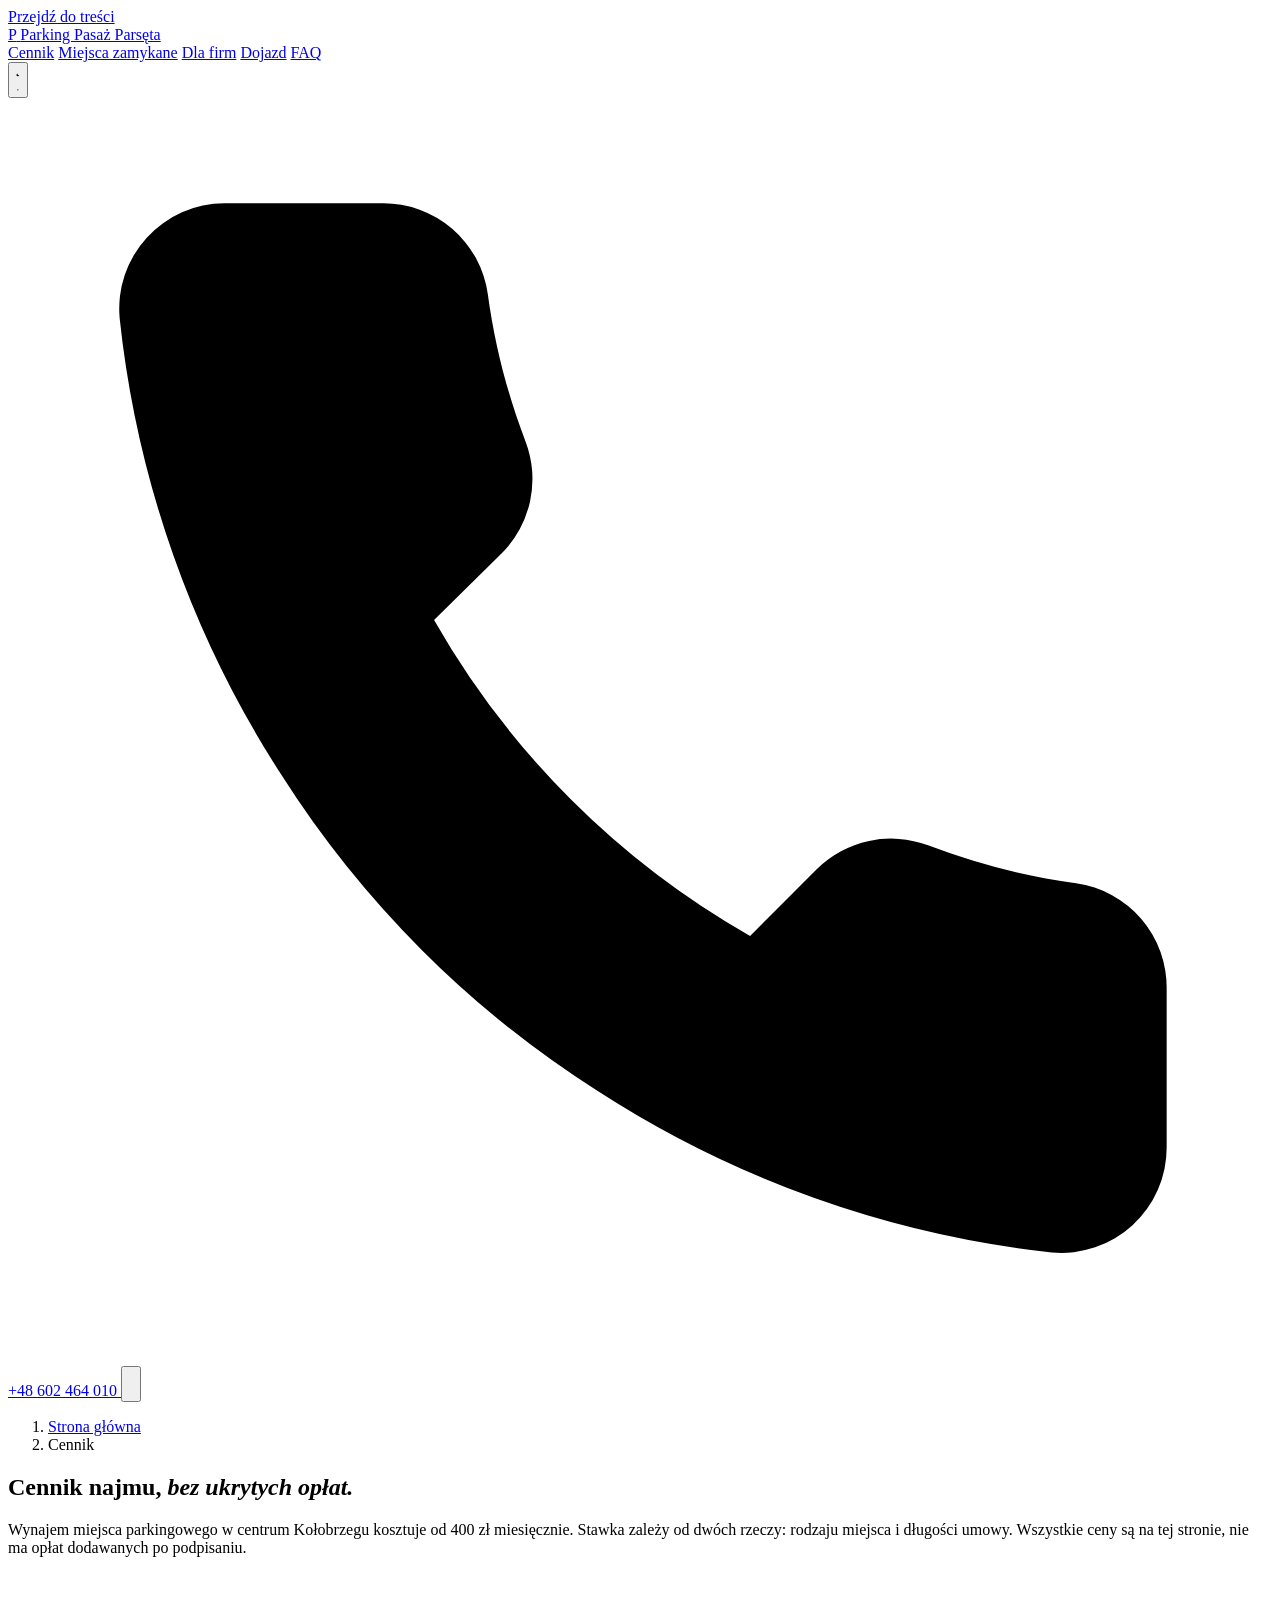
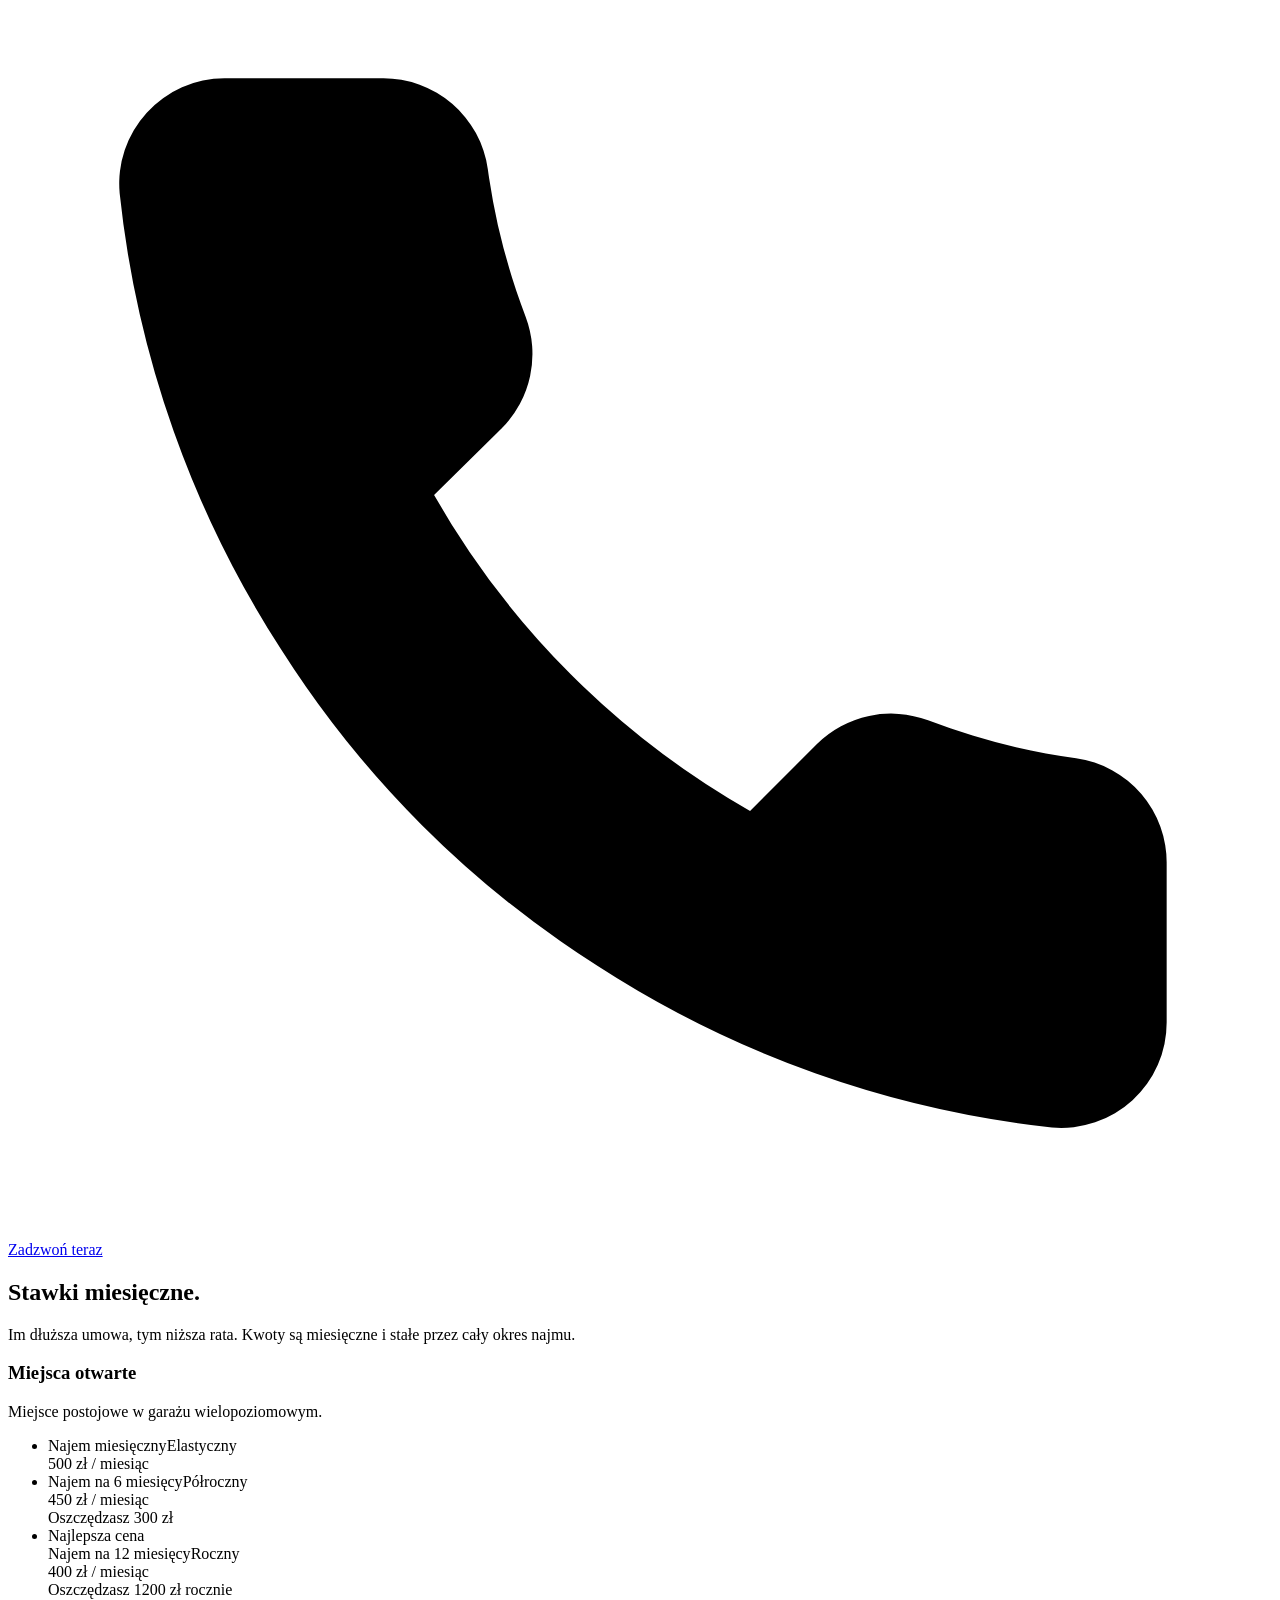
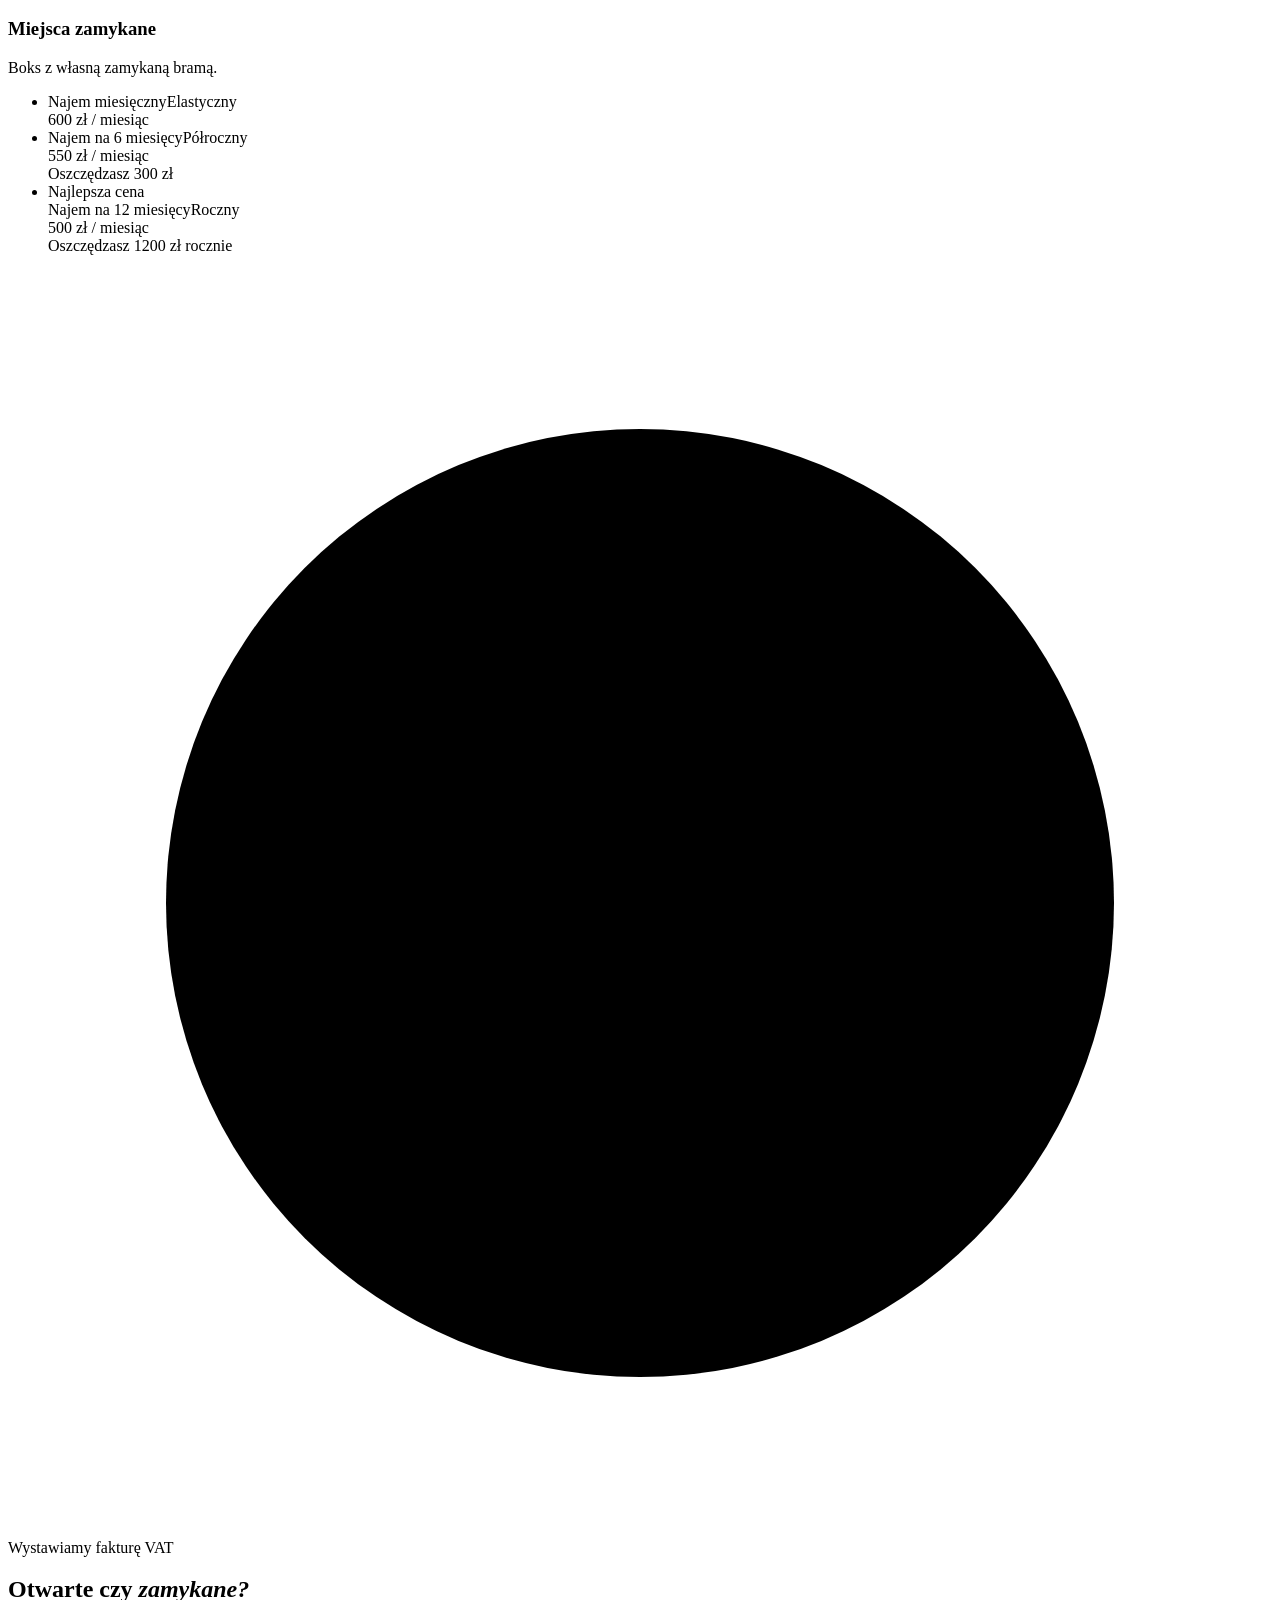
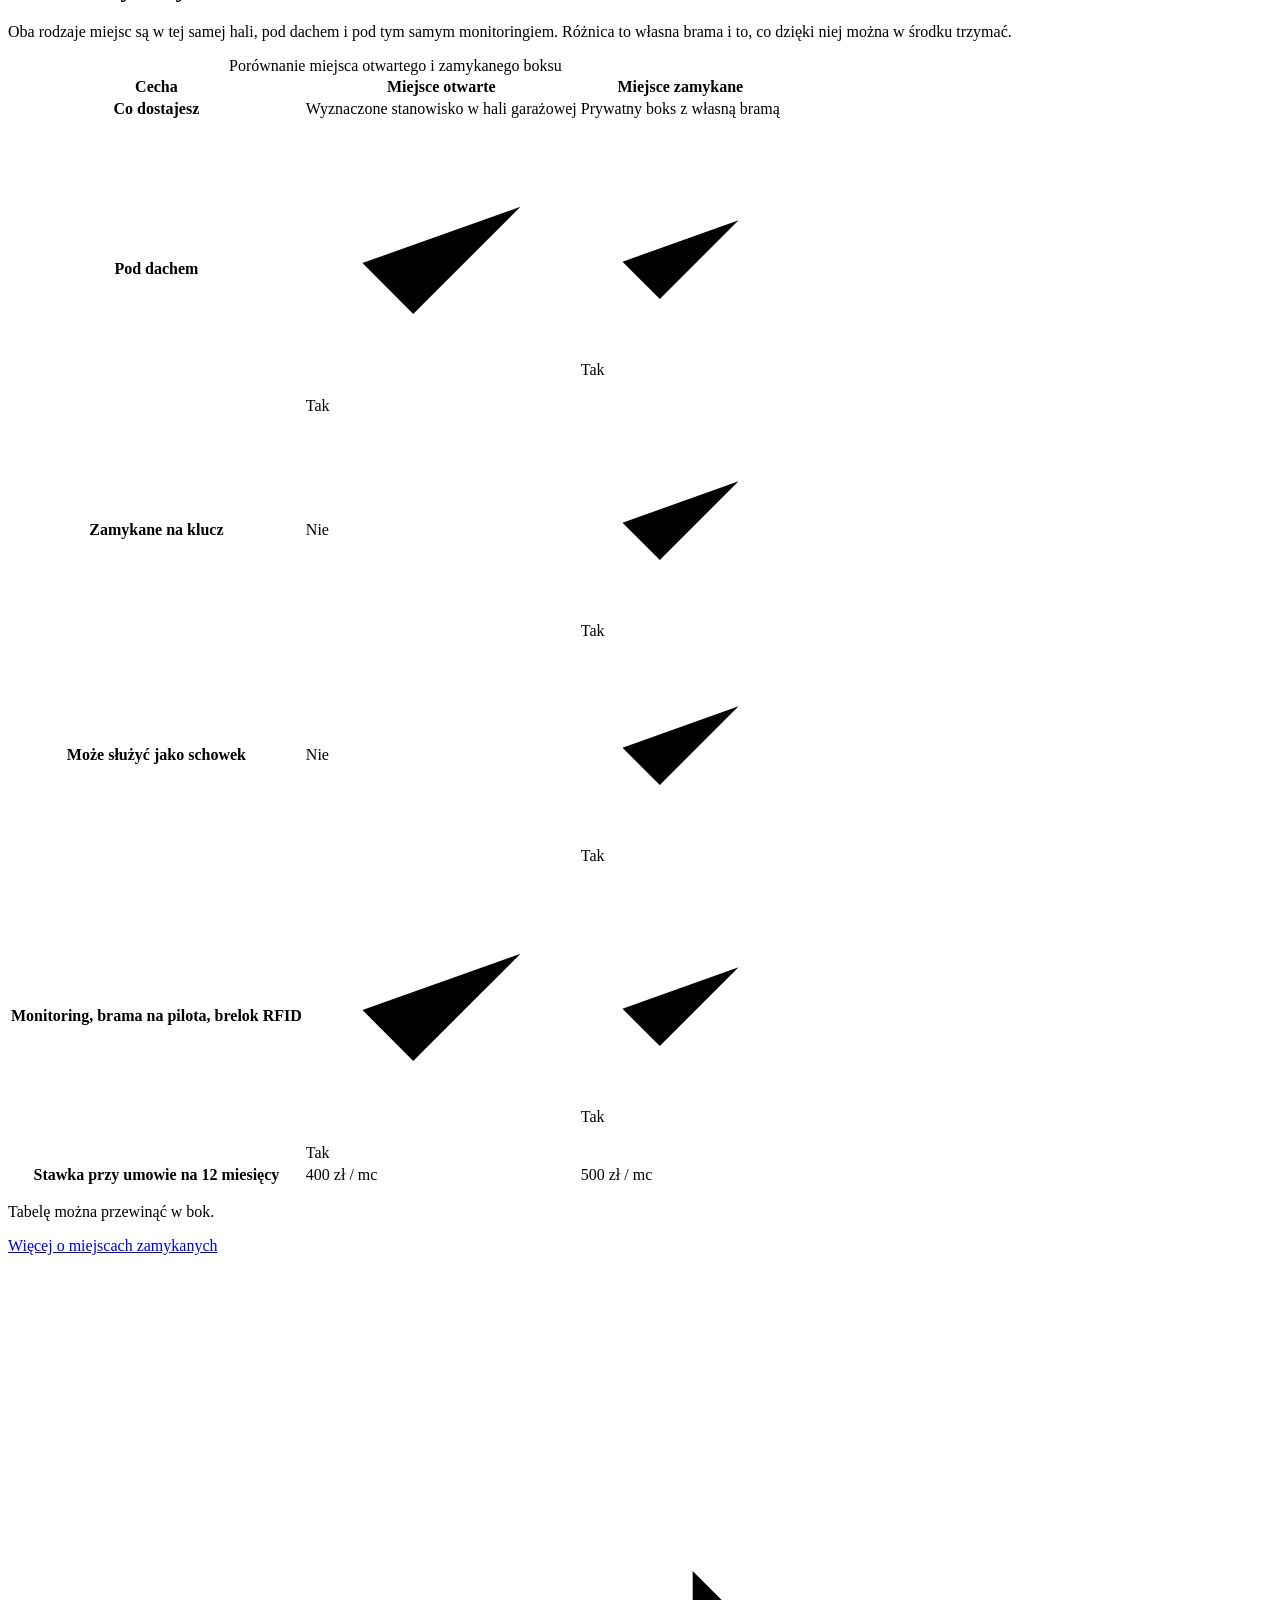
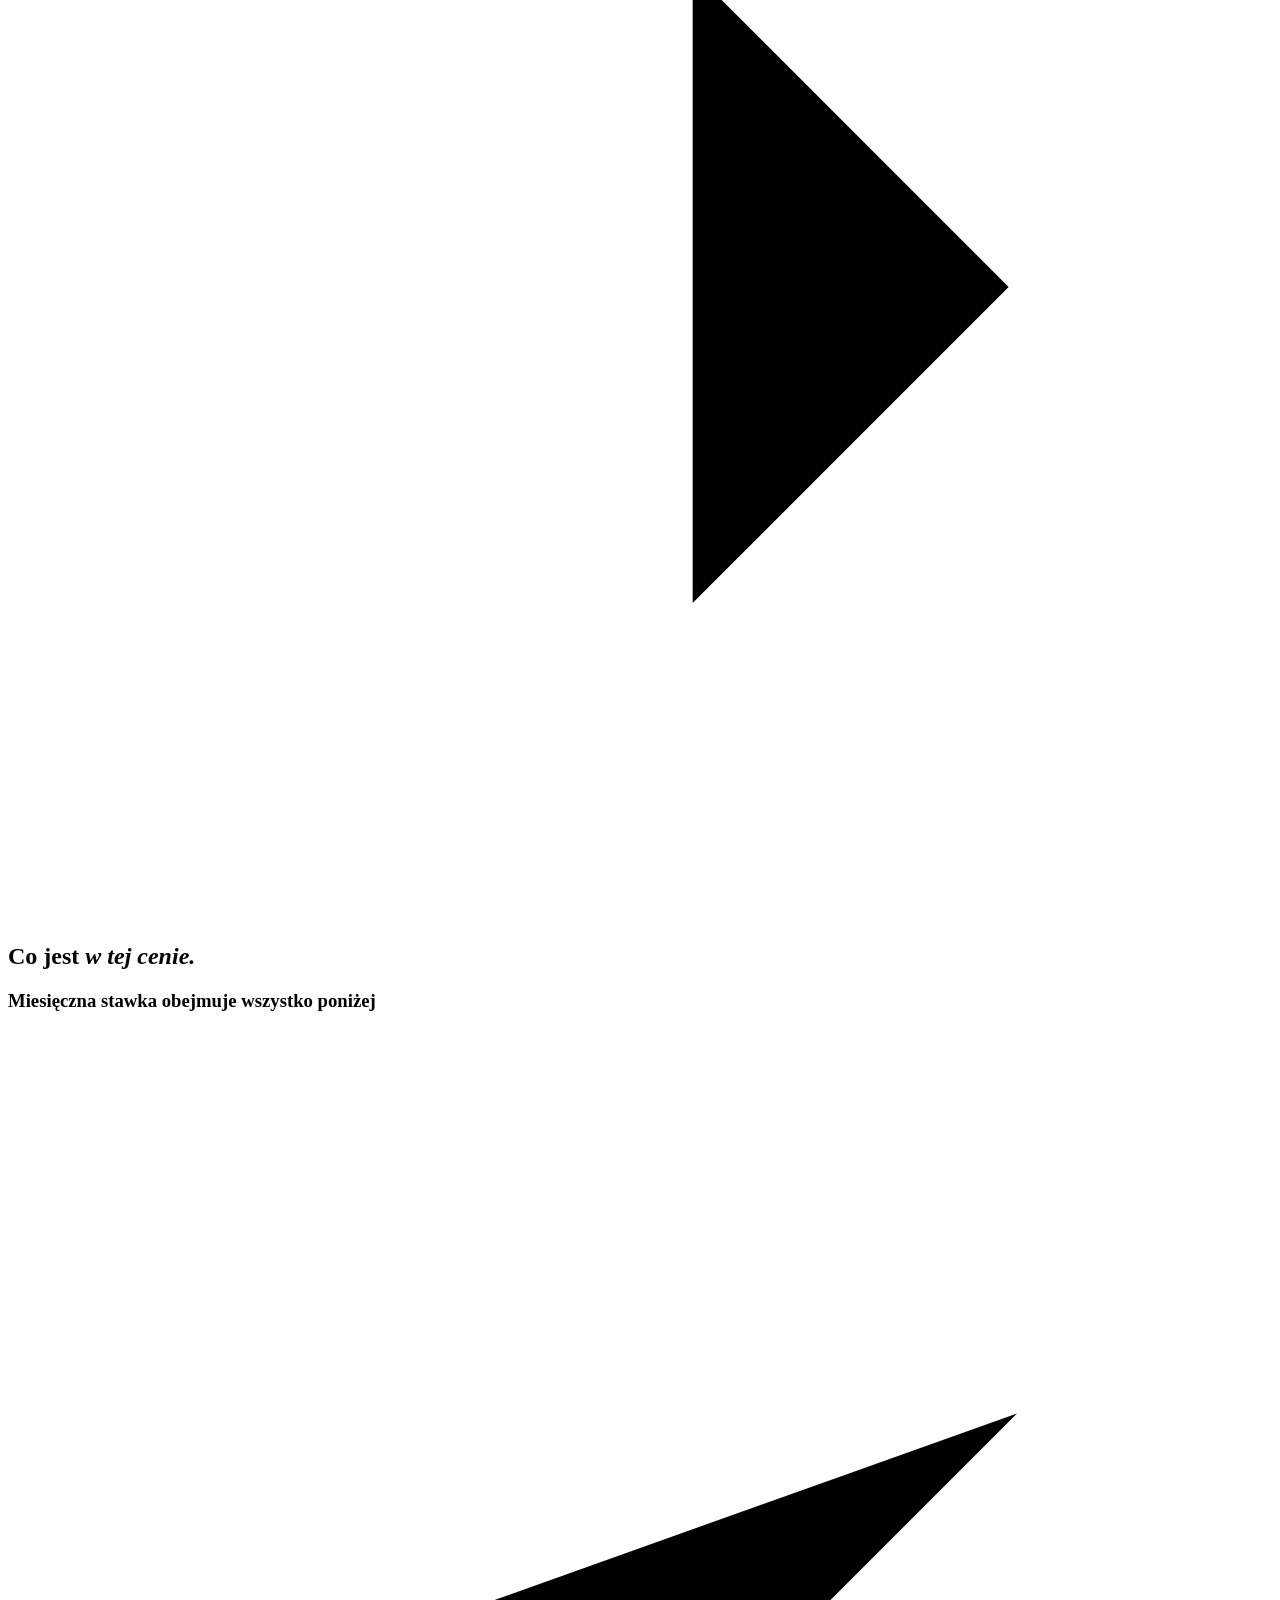
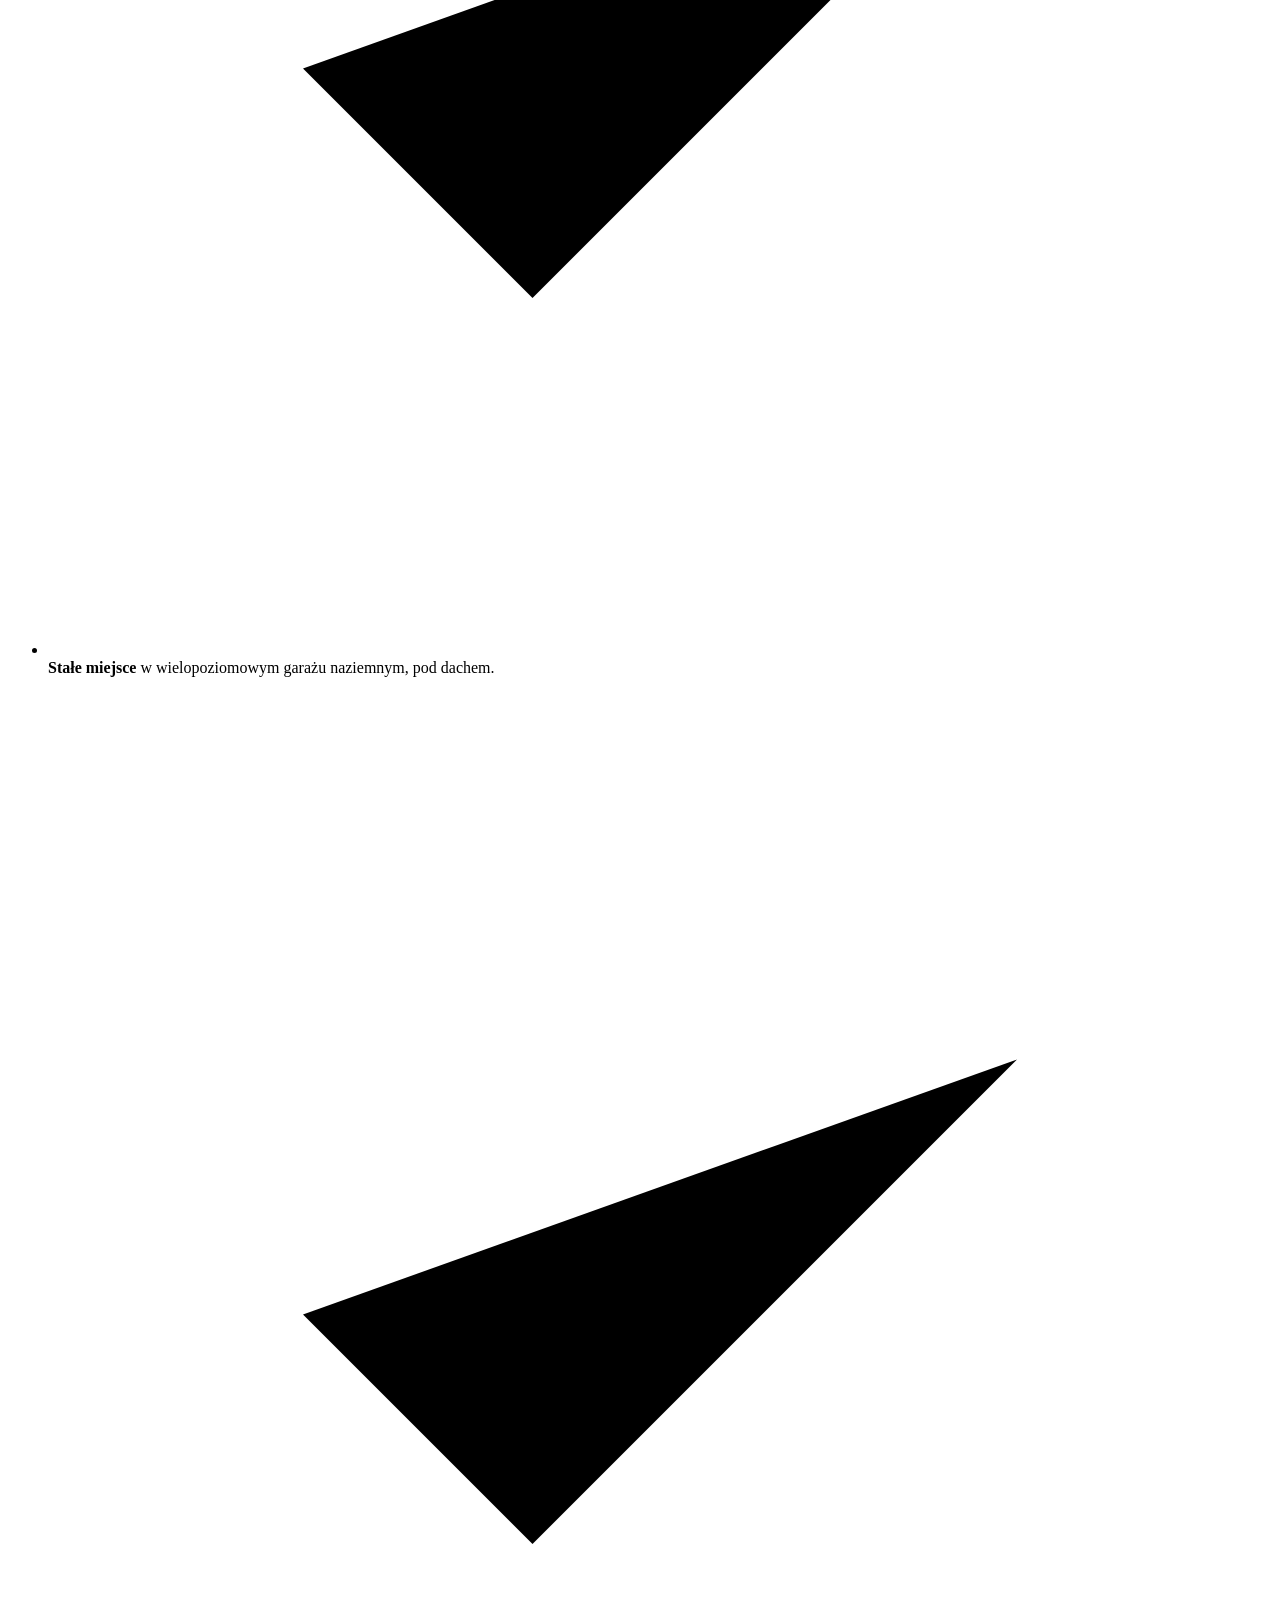
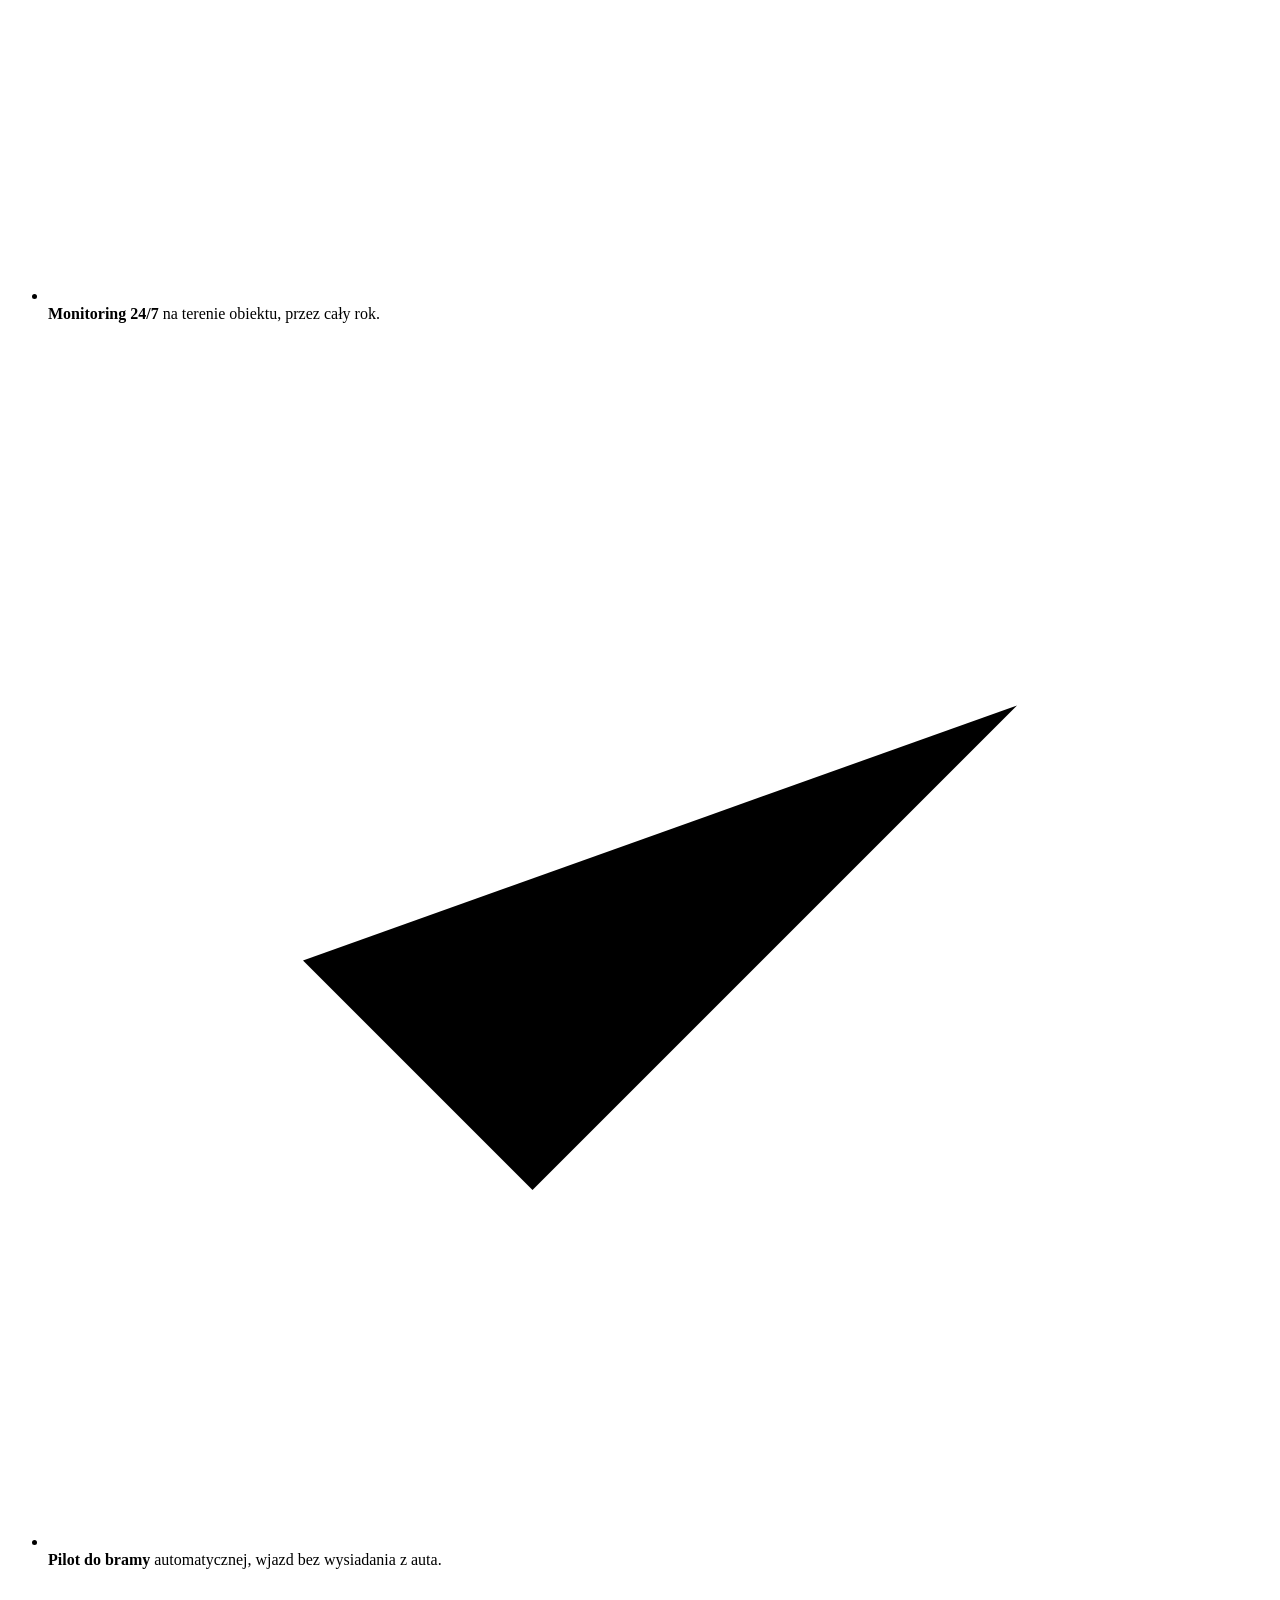
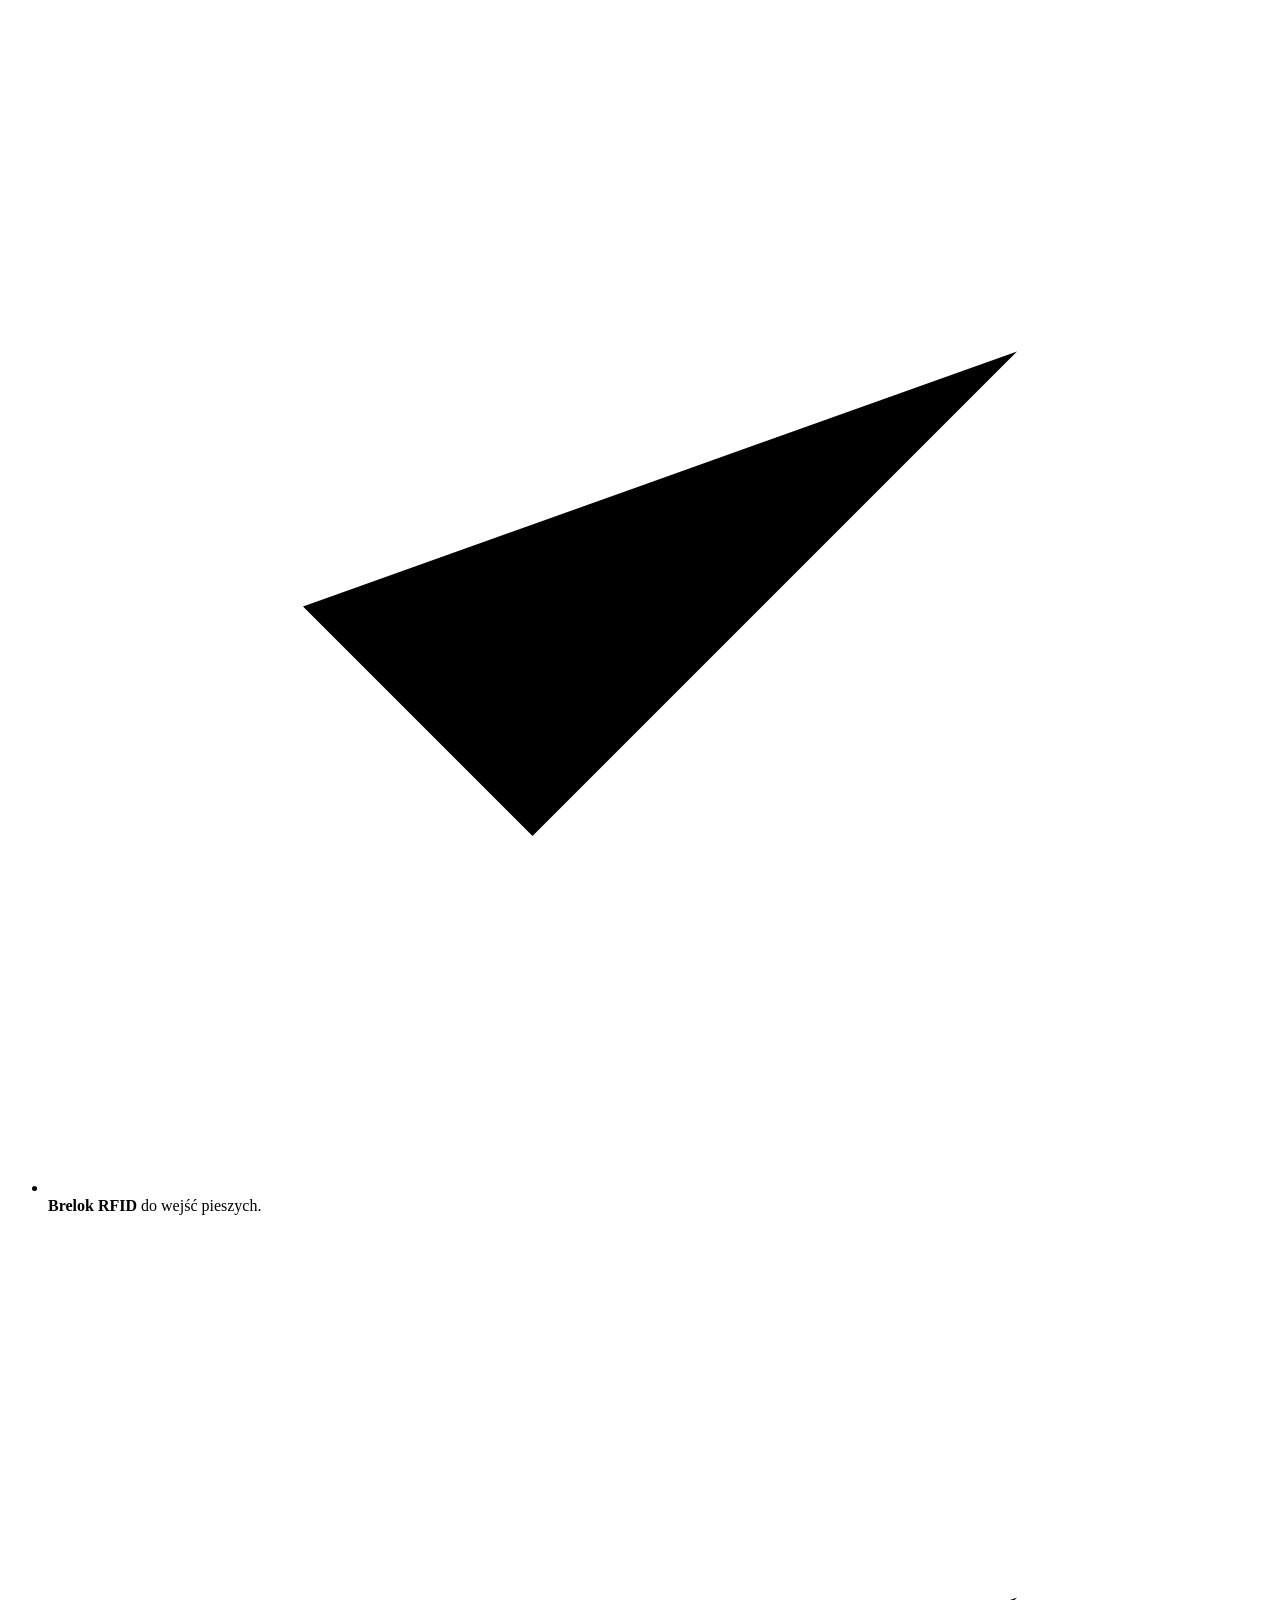
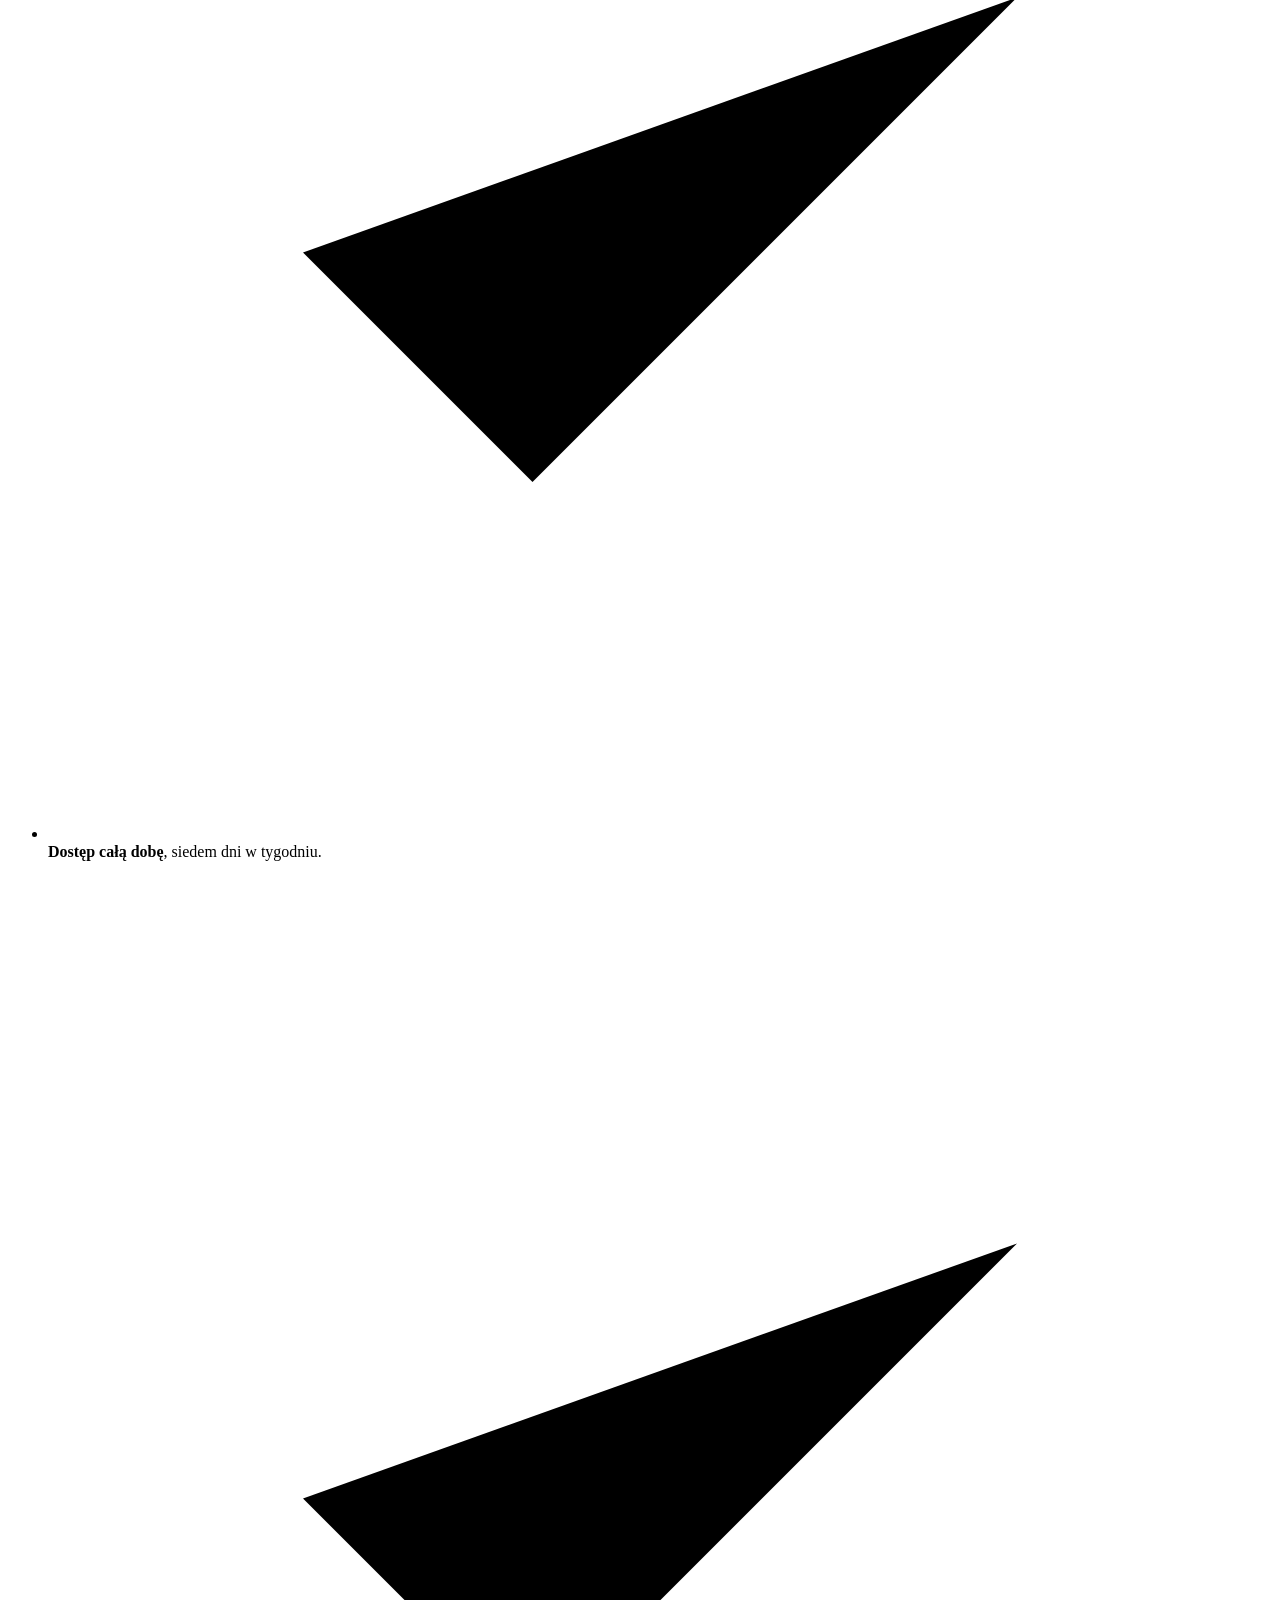
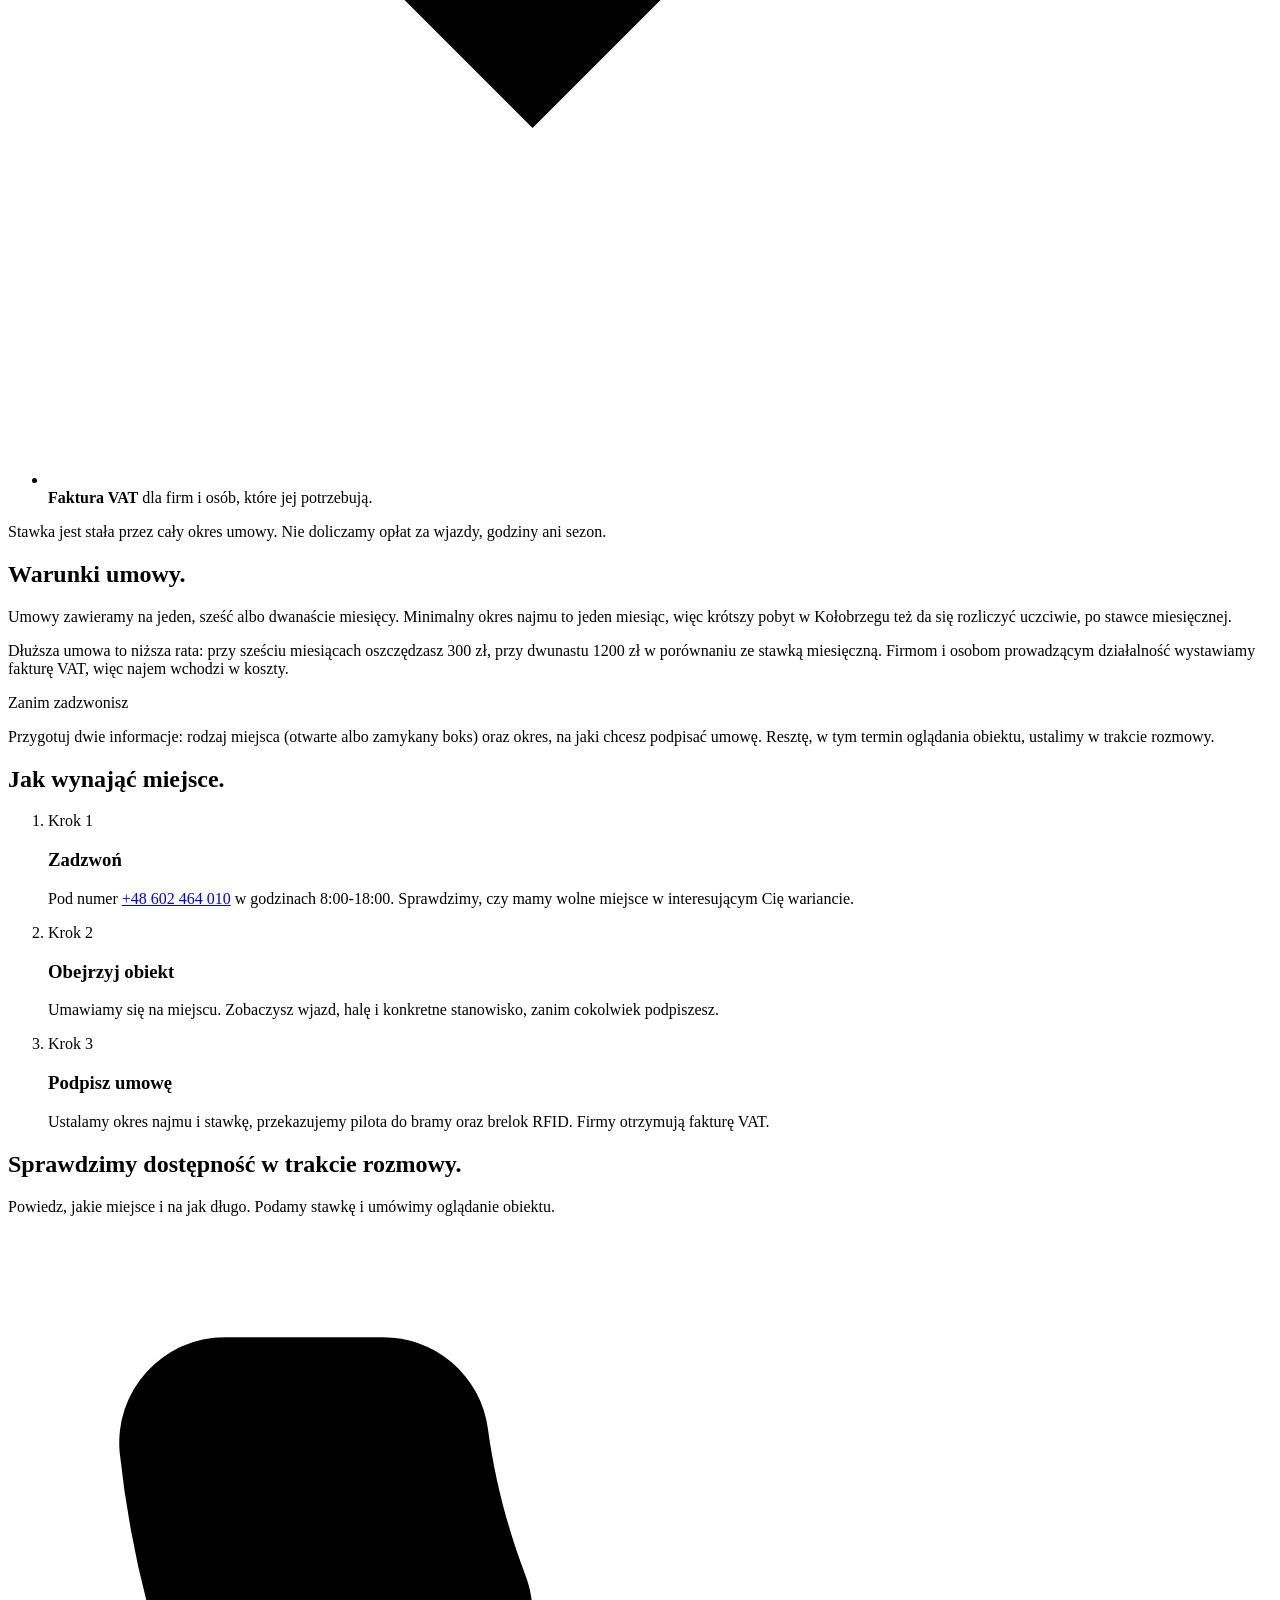
==== cennik.html @ 24fc9854 "Add files via upload" ====
<!DOCTYPE html>
<html lang="pl"><head>
<meta charset="UTF-8">
<meta name="viewport" content="width=device-width, initial-scale=1.0, viewport-fit=cover">
<meta name="color-scheme" content="light dark">
<meta name="theme-color" media="(prefers-color-scheme: light)" content="#f5f7f4">
<meta name="theme-color" media="(prefers-color-scheme: dark)" content="#191c20">

<title>Ile kosztuje parking w Kołobrzegu? Cennik wynajmu miejsc i garażu | Pasaż Parsęta</title>
<meta name="description" content="Cennik wynajmu miejsca parkingowego w Kołobrzegu: miejsca otwarte 500, 450 i 400 zł/mc, zamykane 600, 550 i 500 zł/mc. Umowa od 1 miesiąca, faktura VAT.">
<meta name="author" content="Parking Pasaż Parsęta">
<meta name="robots" content="index, follow">
<link rel="canonical" href="https://parkingwkolobrzegu.pl/cennik.html">

<link rel="icon" type="image/svg+xml" href="favicon2.svg">
<link rel="icon" type="image/png" sizes="32x32" href="favicon2-32.png">
<link rel="apple-touch-icon" href="apple-touch-icon2.png">

<meta property="og:type" content="website">
<meta property="og:locale" content="pl_PL">
<meta property="og:site_name" content="Parking Pasaż Parsęta">
<meta property="og:title" content="Cennik wynajmu miejsca parkingowego w Kołobrzegu">
<meta property="og:description" content="Miejsca otwarte od 400 zł/mc, zamykane od 500 zł/mc. Trzy okresy umowy, minimalny najem 1 miesiąc, faktura VAT.">
<meta property="og:url" content="https://parkingwkolobrzegu.pl/cennik.html">
<meta property="og:image" content="https://parkingwkolobrzegu.pl/zdjecia/parking-kolobrzeg-garaz-wielopoziomowy.jpg">
<meta property="og:image:alt" content="Parking Pasaż Parsęta w Kołobrzegu">
<meta name="twitter:card" content="summary_large_image">
<meta name="twitter:title" content="Cennik wynajmu miejsca parkingowego w Kołobrzegu">
<meta name="twitter:description" content="Miejsca otwarte od 400 zł/mc, zamykane od 500 zł/mc. Trzy okresy umowy, minimalny najem 1 miesiąc, faktura VAT.">
<meta name="twitter:image" content="https://parkingwkolobrzegu.pl/zdjecia/parking-kolobrzeg-garaz-wielopoziomowy.jpg">

<!-- Dane strukturalne: ścieżka, opis strony, dane firmy i stawki jako Offer.
     Google nie pobiera definicji @id z innego adresu, więc nazwa, adres i telefon muszą
     stać w znacznikach każdej podstrony. Ten sam @id mówi, że to wciąż jedna firma.
     Pełny opis (godziny, wyposażenie, NIP) zostaje na stronie głównej. -->
<script type="application/ld+json">
{
  "@context": "https://schema.org",
  "@graph": [
    {
      "@type": "BreadcrumbList",
      "itemListElement": [
        { "@type": "ListItem", "position": 1, "name": "Strona główna", "item": "https://parkingwkolobrzegu.pl/" },
        { "@type": "ListItem", "position": 2, "name": "Cennik", "item": "https://parkingwkolobrzegu.pl/cennik.html" }
      ]
    },
    {
      "@type": "WebPage",
      "@id": "https://parkingwkolobrzegu.pl/cennik.html#strona",
      "url": "https://parkingwkolobrzegu.pl/cennik.html",
      "name": "Cennik wynajmu miejsca parkingowego w Kołobrzegu",
      "inLanguage": "pl-PL",
      "isPartOf": { "@id": "https://parkingwkolobrzegu.pl/#witryna" },
      "about": { "@id": "https://parkingwkolobrzegu.pl/#organizacja" }
    },
    {
      "@type": ["ParkingFacility", "LocalBusiness"],
      "@id": "https://parkingwkolobrzegu.pl/#organizacja",
      "name": "Parking Pasaż Parsęta",
      "url": "https://parkingwkolobrzegu.pl/",
      "image": "https://parkingwkolobrzegu.pl/zdjecia/parking-kolobrzeg-garaz-wielopoziomowy.jpg",
      "telephone": "+48602464010",
      "priceRange": "400-600 PLN",
      "address": {
        "@type": "PostalAddress",
        "streetAddress": "ul. ppor. Edmunda Łopuskiego 27",
        "addressLocality": "Kołobrzeg",
        "postalCode": "78-100",
        "addressRegion": "zachodniopomorskie",
        "addressCountry": "PL"
      },
      "geo": {
        "@type": "GeoCoordinates",
        "latitude": 54.1766093,
        "longitude": 15.5712616
      },
      "areaServed": { "@type": "City", "name": "Kołobrzeg" },
      "makesOffer": [
        {
          "@type": "Offer",
          "name": "Miejsce parkingowe otwarte, umowa na 1 miesiąc",
          "price": "500",
          "priceCurrency": "PLN",
          "eligibleDuration": { "@type": "QuantitativeValue", "value": 1, "unitCode": "MON" },
          "priceSpecification": { "@type": "UnitPriceSpecification", "price": "500", "priceCurrency": "PLN", "unitCode": "MON", "unitText": "miesiąc" },
          "itemOffered": { "@type": "Service", "name": "Wynajem otwartego miejsca parkingowego w garażu naziemnym" }
        },
        {
          "@type": "Offer",
          "name": "Miejsce parkingowe otwarte, umowa na 6 miesięcy",
          "price": "450",
          "priceCurrency": "PLN",
          "eligibleDuration": { "@type": "QuantitativeValue", "value": 6, "unitCode": "MON" },
          "priceSpecification": { "@type": "UnitPriceSpecification", "price": "450", "priceCurrency": "PLN", "unitCode": "MON", "unitText": "miesiąc" },
          "itemOffered": { "@type": "Service", "name": "Wynajem otwartego miejsca parkingowego w garażu naziemnym" }
        },
        {
          "@type": "Offer",
          "name": "Miejsce parkingowe otwarte, umowa na 12 miesięcy",
          "price": "400",
          "priceCurrency": "PLN",
          "eligibleDuration": { "@type": "QuantitativeValue", "value": 12, "unitCode": "MON" },
          "priceSpecification": { "@type": "UnitPriceSpecification", "price": "400", "priceCurrency": "PLN", "unitCode": "MON", "unitText": "miesiąc" },
          "itemOffered": { "@type": "Service", "name": "Wynajem otwartego miejsca parkingowego w garażu naziemnym" }
        },
        {
          "@type": "Offer",
          "name": "Miejsce parkingowe zamykane, umowa na 1 miesiąc",
          "price": "600",
          "priceCurrency": "PLN",
          "eligibleDuration": { "@type": "QuantitativeValue", "value": 1, "unitCode": "MON" },
          "priceSpecification": { "@type": "UnitPriceSpecification", "price": "600", "priceCurrency": "PLN", "unitCode": "MON", "unitText": "miesiąc" },
          "itemOffered": { "@type": "Service", "name": "Wynajem zamykanego boksu garażowego" }
        },
        {
          "@type": "Offer",
          "name": "Miejsce parkingowe zamykane, umowa na 6 miesięcy",
          "price": "550",
          "priceCurrency": "PLN",
          "eligibleDuration": { "@type": "QuantitativeValue", "value": 6, "unitCode": "MON" },
          "priceSpecification": { "@type": "UnitPriceSpecification", "price": "550", "priceCurrency": "PLN", "unitCode": "MON", "unitText": "miesiąc" },
          "itemOffered": { "@type": "Service", "name": "Wynajem zamykanego boksu garażowego" }
        },
        {
          "@type": "Offer",
          "name": "Miejsce parkingowe zamykane, umowa na 12 miesięcy",
          "price": "500",
          "priceCurrency": "PLN",
          "eligibleDuration": { "@type": "QuantitativeValue", "value": 12, "unitCode": "MON" },
          "priceSpecification": { "@type": "UnitPriceSpecification", "price": "500", "priceCurrency": "PLN", "unitCode": "MON", "unitText": "miesiąc" },
          "itemOffered": { "@type": "Service", "name": "Wynajem zamykanego boksu garażowego" }
        }
      ]
    }
  ]
}
</script>

<link rel="preload" as="font" type="font/woff2" href="fonts/archivo-latin.woff2" crossorigin>
<link rel="preload" as="font" type="font/woff2" href="fonts/archivo-latin-ext.woff2" crossorigin>
<link rel="stylesheet" href="styles.css">
<script>
  (function(){var h=document.documentElement;try{var t=localStorage.getItem('motyw');if(t==='dark'||t==='light')h.setAttribute('data-theme',t);}catch(e){}h.classList.add('js');setTimeout(function(){if(!window.__pkGotowe)h.classList.remove('js');},2500);})();
</script>
<script src="app.js" defer></script>
</head>
<body>

<a class="skip-link" href="#tresc">Przejdź do treści</a>

<header class="topbar">
  <div class="container topbar-inner">
    <a href="index.html" class="brand">
      <span class="brand-mark" aria-hidden="true">P</span>
      <span class="brand-name">Parking Pasaż Parsęta</span>
    </a>
    <nav class="mainnav" aria-label="Nawigacja główna">
      <a href="cennik.html" aria-current="page">Cennik</a>
      <a href="miejsca-zamykane.html">Miejsca zamykane</a>
      <a href="dla-firm.html">Dla firm</a>
      <a href="dojazd.html">Dojazd</a>
      <a href="faq.html">FAQ</a>
    </nav>
    <div class="topbar-actions">
      <button type="button" class="theme-toggle" data-theme-toggle aria-label="Włącz tryb ciemny" aria-pressed="false" title="Zmień motyw">
        <svg class="icon-moon" viewBox="0 0 24 24" aria-hidden="true"><path d="M21 12.79A9 9 0 1 1 11.21 3 7 7 0 0 0 21 12.79z"></path></svg>
        <svg class="icon-sun" viewBox="0 0 24 24" aria-hidden="true"><circle cx="12" cy="12" r="4.2"></circle><path d="M12 2v2.4M12 19.6V22M4.22 4.22l1.7 1.7M18.08 18.08l1.7 1.7M2 12h2.4M19.6 12H22M4.22 19.78l1.7-1.7M18.08 5.92l1.7-1.7"></path></svg>
      </button>
      <a href="tel:+48602464010" class="topbar-tel" aria-label="Zadzwoń: +48 602 464 010">
        <svg viewBox="0 0 24 24" aria-hidden="true"><path d="M22 16.92v3a2 2 0 01-2.18 2 19.79 19.79 0 01-8.63-3.07 19.5 19.5 0 01-6-6 19.79 19.79 0 01-3.07-8.67A2 2 0 014.11 2h3a2 2 0 012 1.72c.13.96.37 1.9.72 2.81a2 2 0 01-.45 2.11L8.09 9.91a16 16 0 006 6l1.27-1.27a2 2 0 012.11-.45c.91.35 1.85.59 2.81.72A2 2 0 0122 16.92z"></path></svg>
        <span class="tel-num">+48&nbsp;602&nbsp;464&nbsp;010</span>
      </a>
      <button type="button" class="navtoggle" popovertarget="menu-witryny" aria-label="Menu witryny" title="Menu witryny">
        <svg class="icon-burger" viewBox="0 0 24 24" aria-hidden="true"><path d="M4 7h16M4 12h16M4 17h16"></path></svg>
        <svg class="icon-close" viewBox="0 0 24 24" aria-hidden="true"><path d="M6 6l12 12M18 6L6 18"></path></svg>
      </button>
    </div>
  </div>
</header>

<!-- ================================================================
     ARKUSZ MENU (≤900px)

     Natywny popover: warstwa górna, Esc, zamknięcie kliknięciem obok
     i powrót fokusu na przycisk pochodzą od przeglądarki, nie od JS.
     Bez wsparcia popovera reguła @supports w styles.css chowa ten blok,
     a nawigację przejmują chipy w listwie.
     ================================================================ -->
<div class="navsheet" id="menu-witryny" popover>
  <nav class="navsheet-nav" aria-label="Nawigacja witryny">
    <a href="index.html">Strona główna</a>
    <a href="cennik.html" aria-current="page">Cennik</a>
    <a href="miejsca-zamykane.html">Miejsca zamykane</a>
    <a href="dla-firm.html">Dla firm</a>
    <a href="dojazd.html">Dojazd</a>
    <a href="faq.html">Pytania i odpowiedzi</a>
  </nav>
  <div class="navsheet-foot">
    <a class="navsheet-tel" href="tel:+48602464010" aria-label="Zadzwoń: +48 602 464 010">
      <svg viewBox="0 0 24 24" aria-hidden="true"><path d="M22 16.92v3a2 2 0 01-2.18 2 19.79 19.79 0 01-8.63-3.07 19.5 19.5 0 01-6-6 19.79 19.79 0 01-3.07-8.67A2 2 0 014.11 2h3a2 2 0 012 1.72c.13.96.37 1.9.72 2.81a2 2 0 01-.45 2.11L8.09 9.91a16 16 0 006 6l1.27-1.27a2 2 0 012.11-.45c.91.35 1.85.59 2.81.72A2 2 0 0122 16.92z"></path></svg>
      +48&nbsp;602&nbsp;464&nbsp;010
    </a>
    <p class="navsheet-godziny">Telefon 8:00-18:00. Obiekt dostępny 24/7.</p>
    <div class="navsheet-theme">
      <span>Motyw</span>
      <button type="button" class="theme-toggle" data-theme-toggle aria-label="Włącz tryb ciemny" aria-pressed="false" title="Zmień motyw">
        <svg class="icon-moon" viewBox="0 0 24 24" aria-hidden="true"><path d="M21 12.79A9 9 0 1 1 11.21 3 7 7 0 0 0 21 12.79z"></path></svg>
        <svg class="icon-sun" viewBox="0 0 24 24" aria-hidden="true"><circle cx="12" cy="12" r="4.2"></circle><path d="M12 2v2.4M12 19.6V22M4.22 4.22l1.7 1.7M18.08 18.08l1.7 1.7M2 12h2.4M19.6 12H22M4.22 19.78l1.7-1.7M18.08 5.92l1.7-1.7"></path></svg>
      </button>
    </div>
  </div>
</div>
<!-- /navsheet -->

<main id="tresc" tabindex="-1">

<section class="page-head">
  <div class="container">
    <nav class="breadcrumbs" aria-label="Ścieżka nawigacyjna">
      <ol>
        <li><a href="index.html">Strona główna</a></li>
        <li aria-current="page">Cennik</li>
      </ol>
    </nav>
    <h1 class="page-title">Cennik najmu, <em>bez ukrytych opłat.</em></h1>
    <p class="page-lead">
      Wynajem miejsca parkingowego w centrum Kołobrzegu kosztuje od 400 zł miesięcznie.
      Stawka zależy od dwóch rzeczy: rodzaju miejsca i długości umowy. Wszystkie ceny
      są na tej stronie, nie ma opłat dodawanych po podpisaniu.
    </p>
    <div class="btn-row">
      <a href="tel:+48602464010" class="btn btn-primary">
        <svg viewBox="0 0 24 24" aria-hidden="true"><path d="M22 16.92v3a2 2 0 01-2.18 2 19.79 19.79 0 01-8.63-3.07 19.5 19.5 0 01-6-6 19.79 19.79 0 01-3.07-8.67A2 2 0 014.11 2h3a2 2 0 012 1.72c.13.96.37 1.9.72 2.81a2 2 0 01-.45 2.11L8.09 9.91a16 16 0 006 6l1.27-1.27a2 2 0 012.11-.45c.91.35 1.85.59 2.81.72A2 2 0 0122 16.92z"></path></svg>
        Zadzwoń teraz
      </a>
    </div>
  </div>
</section>

<!-- ================================================================
     STAWKI -dwie tablice cenowe, wszystko widoczne od razu
     ================================================================ -->
<section id="stawki" class="pricing" aria-labelledby="stawki-title">
  <div class="container">
    <h2 class="section-title" id="stawki-title">Stawki miesięczne.</h2>
    <p class="section-lead">Im dłuższa umowa, tym niższa rata. Kwoty są miesięczne i stałe przez cały okres najmu.</p>

    <div class="pricing-grid">

      <!-- Miejsca otwarte -->
      <div class="price-board reveal">
        <div class="price-board-head on-dark">
          <h3>Miejsca otwarte</h3>
          <p>Miejsce postojowe w garażu wielopoziomowym.</p>
        </div>
        <ul>
          <li class="price-row">
            <div><span class="p-meta">Najem miesięczny</span><span class="p-name">Elastyczny</span></div>
            <div class="p-amount"><span class="p-value">500</span> <span class="p-unit">zł / miesiąc</span></div>
          </li>
          <li class="price-row">
            <div><span class="p-meta">Najem na 6 miesięcy</span><span class="p-name">Półroczny</span></div>
            <div class="p-amount"><span class="p-value">450</span> <span class="p-unit">zł / miesiąc</span><br><span class="p-save">Oszczędzasz 300&nbsp;zł</span></div>
          </li>
          <li class="price-row featured">
            <span class="price-tag">Najlepsza cena</span>
            <div><span class="p-meta">Najem na 12 miesięcy</span><span class="p-name">Roczny</span></div>
            <div class="p-amount"><span class="p-value">400</span> <span class="p-unit">zł / miesiąc</span><br><span class="p-save">Oszczędzasz 1200&nbsp;zł rocznie</span></div>
          </li>
        </ul>
      </div>

      <!-- Miejsca zamykane -->
      <div class="price-board reveal">
        <div class="price-board-head on-dark">
          <h3>Miejsca zamykane</h3>
          <p>Boks z własną zamykaną bramą.</p>
        </div>
        <ul>
          <li class="price-row">
            <div><span class="p-meta">Najem miesięczny</span><span class="p-name">Elastyczny</span></div>
            <div class="p-amount"><span class="p-value">600</span> <span class="p-unit">zł / miesiąc</span></div>
          </li>
          <li class="price-row">
            <div><span class="p-meta">Najem na 6 miesięcy</span><span class="p-name">Półroczny</span></div>
            <div class="p-amount"><span class="p-value">550</span> <span class="p-unit">zł / miesiąc</span><br><span class="p-save">Oszczędzasz 300&nbsp;zł</span></div>
          </li>
          <li class="price-row featured">
            <span class="price-tag">Najlepsza cena</span>
            <div><span class="p-meta">Najem na 12 miesięcy</span><span class="p-name">Roczny</span></div>
            <div class="p-amount"><span class="p-value">500</span> <span class="p-unit">zł / miesiąc</span><br><span class="p-save">Oszczędzasz 1200&nbsp;zł rocznie</span></div>
          </li>
        </ul>
      </div>

    </div>

    <div class="pricing-note">
      <svg viewBox="0 0 24 24" aria-hidden="true"><path d="M9 12l2 2 4-4"></path><circle cx="12" cy="12" r="9"></circle></svg>
      Wystawiamy fakturę VAT
    </div>
  </div>
</section>

<!-- ================================================================
     OTWARTE CZY ZAMYKANE -porównanie cech (stawki stoją wyżej)
     ================================================================ -->
<section id="porownanie" aria-labelledby="porownanie-title">
  <div class="container">
    <h2 class="section-title" id="porownanie-title">Otwarte czy <em>zamykane?</em></h2>
    <p class="section-lead">
      Oba rodzaje miejsc są w tej samej hali, pod dachem i pod tym samym monitoringiem.
      Różnica to własna brama i to, co dzięki niej można w środku trzymać.
    </p>

    <div class="table-wrap">
      <table class="compare">
        <caption class="visually-hidden">Porównanie miejsca otwartego i zamykanego boksu</caption>
        <thead>
          <tr>
            <th scope="col">Cecha</th>
            <th scope="col">Miejsce otwarte</th>
            <th scope="col">Miejsce zamykane</th>
          </tr>
        </thead>
        <tbody>
          <tr>
            <th scope="row">Co dostajesz</th>
            <td>Wyznaczone stanowisko w hali garażowej</td>
            <td>Prywatny boks z własną bramą</td>
          </tr>
          <tr>
            <th scope="row">Pod dachem</th>
            <td><span class="yes"><svg viewBox="0 0 24 24" aria-hidden="true"><path d="M5 12.5l4.5 4.5L19 7.5"></path></svg>Tak</span></td>
            <td><span class="yes"><svg viewBox="0 0 24 24" aria-hidden="true"><path d="M5 12.5l4.5 4.5L19 7.5"></path></svg>Tak</span></td>
          </tr>
          <tr>
            <th scope="row">Zamykane na klucz</th>
            <td><span class="no">Nie</span></td>
            <td><span class="yes"><svg viewBox="0 0 24 24" aria-hidden="true"><path d="M5 12.5l4.5 4.5L19 7.5"></path></svg>Tak</span></td>
          </tr>
          <tr>
            <th scope="row">Może służyć jako schowek</th>
            <td><span class="no">Nie</span></td>
            <td><span class="yes"><svg viewBox="0 0 24 24" aria-hidden="true"><path d="M5 12.5l4.5 4.5L19 7.5"></path></svg>Tak</span></td>
          </tr>
          <tr>
            <th scope="row">Monitoring, brama na pilota, brelok RFID</th>
            <td><span class="yes"><svg viewBox="0 0 24 24" aria-hidden="true"><path d="M5 12.5l4.5 4.5L19 7.5"></path></svg>Tak</span></td>
            <td><span class="yes"><svg viewBox="0 0 24 24" aria-hidden="true"><path d="M5 12.5l4.5 4.5L19 7.5"></path></svg>Tak</span></td>
          </tr>
          <tr>
            <th scope="row">Stawka przy umowie na 12 miesięcy</th>
            <td>400 zł / mc</td>
            <td>500 zł / mc</td>
          </tr>
        </tbody>
      </table>
    </div>
    <p class="table-hint">Tabelę można przewinąć w bok.</p>

    <p class="after-block">
      <a class="link-next" href="miejsca-zamykane.html">Więcej o miejscach zamykanych
        <svg viewBox="0 0 24 24" aria-hidden="true"><path d="M5 12h13M13 6l6 6-6 6"></path></svg>
      </a>
    </p>
  </div>
</section>

<!-- ================================================================
     CO JEST W CENIE
     ================================================================ -->
<section class="tight" aria-labelledby="w-cenie-title">
  <div class="container">
    <h2 class="section-title" id="w-cenie-title">Co jest <em>w tej cenie.</em></h2>
    <div class="board-list on-dark reveal">
      <h3>Miesięczna stawka obejmuje wszystko poniżej</h3>
      <ul>
        <li>
          <svg viewBox="0 0 24 24" aria-hidden="true"><path d="M5 12.5l4.5 4.5L19 7.5"></path></svg>
          <span><strong>Stałe miejsce</strong> w wielopoziomowym garażu naziemnym, pod dachem.</span>
        </li>
        <li>
          <svg viewBox="0 0 24 24" aria-hidden="true"><path d="M5 12.5l4.5 4.5L19 7.5"></path></svg>
          <span><strong>Monitoring 24/7</strong> na terenie obiektu, przez cały rok.</span>
        </li>
        <li>
          <svg viewBox="0 0 24 24" aria-hidden="true"><path d="M5 12.5l4.5 4.5L19 7.5"></path></svg>
          <span><strong>Pilot do bramy</strong> automatycznej, wjazd bez wysiadania z auta.</span>
        </li>
        <li>
          <svg viewBox="0 0 24 24" aria-hidden="true"><path d="M5 12.5l4.5 4.5L19 7.5"></path></svg>
          <span><strong>Brelok RFID</strong> do wejść pieszych.</span>
        </li>
        <li>
          <svg viewBox="0 0 24 24" aria-hidden="true"><path d="M5 12.5l4.5 4.5L19 7.5"></path></svg>
          <span><strong>Dostęp całą dobę</strong>, siedem dni w tygodniu.</span>
        </li>
        <li>
          <svg viewBox="0 0 24 24" aria-hidden="true"><path d="M5 12.5l4.5 4.5L19 7.5"></path></svg>
          <span><strong>Faktura VAT</strong> dla firm i osób, które jej potrzebują.</span>
        </li>
      </ul>
      <p class="note">Stawka jest stała przez cały okres umowy. Nie doliczamy opłat za wjazdy, godziny ani sezon.</p>
    </div>
  </div>
</section>

<!-- ================================================================
     WARUNKI UMOWY
     ================================================================ -->
<section class="tight" aria-labelledby="umowa-title">
  <div class="container">
    <h2 class="section-title" id="umowa-title">Warunki umowy.</h2>
    <div class="prose-narrow">
      <p>
        Umowy zawieramy na jeden, sześć albo dwanaście miesięcy. Minimalny okres najmu to
        jeden miesiąc, więc krótszy pobyt w Kołobrzegu też da się rozliczyć uczciwie,
        po stawce miesięcznej.
      </p>
      <p>
        Dłuższa umowa to niższa rata: przy sześciu miesiącach oszczędzasz 300 zł,
        przy dwunastu 1200 zł w porównaniu ze stawką miesięczną. Firmom i osobom
        prowadzącym działalność wystawiamy fakturę VAT, więc najem wchodzi w koszty.
      </p>
    </div>

    <div class="callout">
      <div class="callout-label">Zanim zadzwonisz</div>
      <p>
        Przygotuj dwie informacje: rodzaj miejsca (otwarte albo zamykany boks) oraz okres,
        na jaki chcesz podpisać umowę. Resztę, w tym termin oglądania obiektu, ustalimy
        w trakcie rozmowy.
      </p>
    </div>

    <!-- TODO (do uzupełnienia przez właściciela): wysokość kaucji, termin i forma płatności
         (przelew, gotówka, dzień miesiąca), okres wypowiedzenia umowy oraz zasady przedłużenia.
         Nie dopisujemy tych informacji bez potwierdzenia. -->
  </div>
</section>

<!-- ================================================================
     JAK WYNAJĄĆ -prawdziwa sekwencja trzech kroków
     ================================================================ -->
<section class="tight" aria-labelledby="jak-title">
  <div class="container">
    <h2 class="section-title" id="jak-title">Jak wynająć miejsce.</h2>
    <ol class="steps reveal">
      <li>
        <span class="step-n">Krok 1</span>
        <h3>Zadzwoń</h3>
        <p>Pod numer <a class="link-inline" href="tel:+48602464010">+48&nbsp;602&nbsp;464&nbsp;010</a> w godzinach 8:00-18:00. Sprawdzimy, czy mamy wolne miejsce w interesującym Cię wariancie.</p>
      </li>
      <li>
        <span class="step-n">Krok 2</span>
        <h3>Obejrzyj obiekt</h3>
        <p>Umawiamy się na miejscu. Zobaczysz wjazd, halę i konkretne stanowisko, zanim cokolwiek podpiszesz.</p>
      </li>
      <li>
        <span class="step-n">Krok 3</span>
        <h3>Podpisz umowę</h3>
        <p>Ustalamy okres najmu i stawkę, przekazujemy pilota do bramy oraz brelok RFID. Firmy otrzymują fakturę VAT.</p>
      </li>
    </ol>
  </div>
</section>

<!-- ================================================================
     KONTAKT
     ================================================================ -->
<section id="kontakt" class="contact contact--compact on-dark">
  <div class="container contact-inner">
    <div>
      <h2>Sprawdzimy dostępność w trakcie rozmowy.</h2>
      <p>Powiedz, jakie miejsce i na jak długo. Podamy stawkę i umówimy oglądanie obiektu.</p>
    </div>
    <div>
      <a href="tel:+48602464010" class="contact-phone">
        <svg viewBox="0 0 24 24" aria-hidden="true"><path d="M22 16.92v3a2 2 0 01-2.18 2 19.79 19.79 0 01-8.63-3.07 19.5 19.5 0 01-6-6 19.79 19.79 0 01-3.07-8.67A2 2 0 014.11 2h3a2 2 0 012 1.72c.13.96.37 1.9.72 2.81a2 2 0 01-.45 2.11L8.09 9.91a16 16 0 006 6l1.27-1.27a2 2 0 012.11-.45c.91.35 1.85.59 2.81.72A2 2 0 0122 16.92z"></path></svg>
        +48&nbsp;602&nbsp;464&nbsp;010
      </a>
      <p class="contact-sub">Telefon 8:00-18:00. Obiekt dostępny 24/7.</p>
    </div>
  </div>
</section>

</main>

<footer class="on-dark">
  <div class="container">
    <div class="footer-grid">
      <div class="footer-brand">
        <span class="brand-mark" aria-hidden="true">P</span>
        <span>Parking Pasaż Parsęta
        <span class="small">Kołobrzeg, Łopuskiego 27</span></span>
      </div>
      <nav class="footer-col" aria-label="Strony witryny">
        <h3>Strony</h3>
        <a href="index.html">Strona główna</a>
        <a href="cennik.html" aria-current="page">Cennik</a>
        <a href="miejsca-zamykane.html">Miejsca zamykane</a>
        <a href="dla-firm.html">Dla firm</a>
        <a href="dojazd.html">Dojazd</a>
        <a href="faq.html">Pytania i odpowiedzi</a>
      </nav>
      <div class="footer-col">
        <h3>Kontakt</h3>
        <a href="tel:+48602464010">+48&nbsp;602&nbsp;464&nbsp;010</a>
        <p>Telefon 8:00-18:00<br>Obiekt dostępny 24/7</p>
      </div>
      <div class="footer-col">
        <h3>Adres</h3>
        <p>ul. ppor. Edmunda Łopuskiego 27<br>78-100 Kołobrzeg</p>
      </div>
    </div>
    <div class="footer-bottom">
      <span>© 2026 Parking Pasaż Parsęta. Operator: Supermat Adam Gzyl, NIP 6711308209.</span>
      <span><a href="polityka-prywatnosci.html">Polityka prywatności</a> · Wynajem miejsc parkingowych w Kołobrzegu</span>
    </div>
  </div>
</footer>

<div class="callbar" id="callbar">
  <a href="tel:+48602464010">
    <svg viewBox="0 0 24 24" aria-hidden="true"><path d="M22 16.92v3a2 2 0 01-2.18 2 19.79 19.79 0 01-8.63-3.07 19.5 19.5 0 01-6-6 19.79 19.79 0 01-3.07-8.67A2 2 0 014.11 2h3a2 2 0 012 1.72c.13.96.37 1.9.72 2.81a2 2 0 01-.45 2.11L8.09 9.91a16 16 0 006 6l1.27-1.27a2 2 0 012.11-.45c.91.35 1.85.59 2.81.72A2 2 0 0122 16.92z"></path></svg>
    <span class="callbar-label">Zadzwoń teraz</span>
    <span class="callbar-num">+48&nbsp;602&nbsp;464&nbsp;010</span>
  </a>
</div>

</body></html>
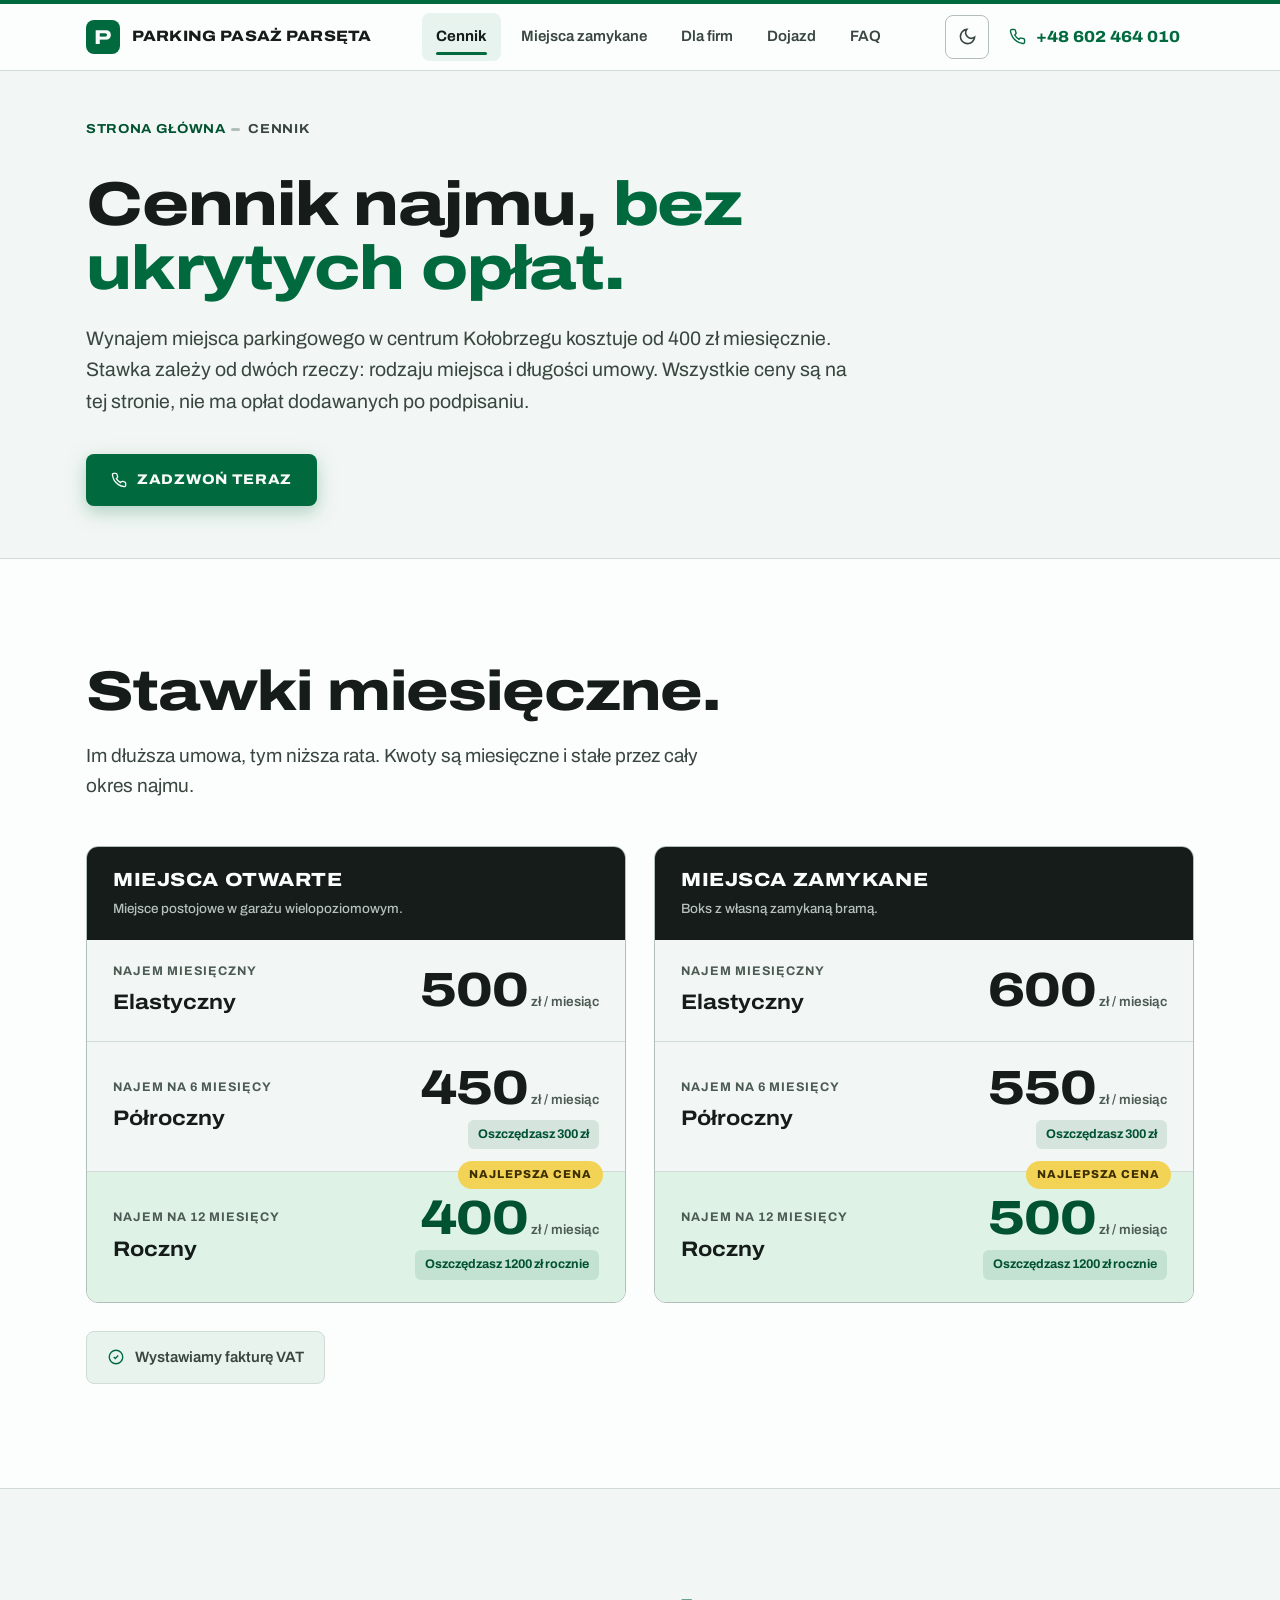
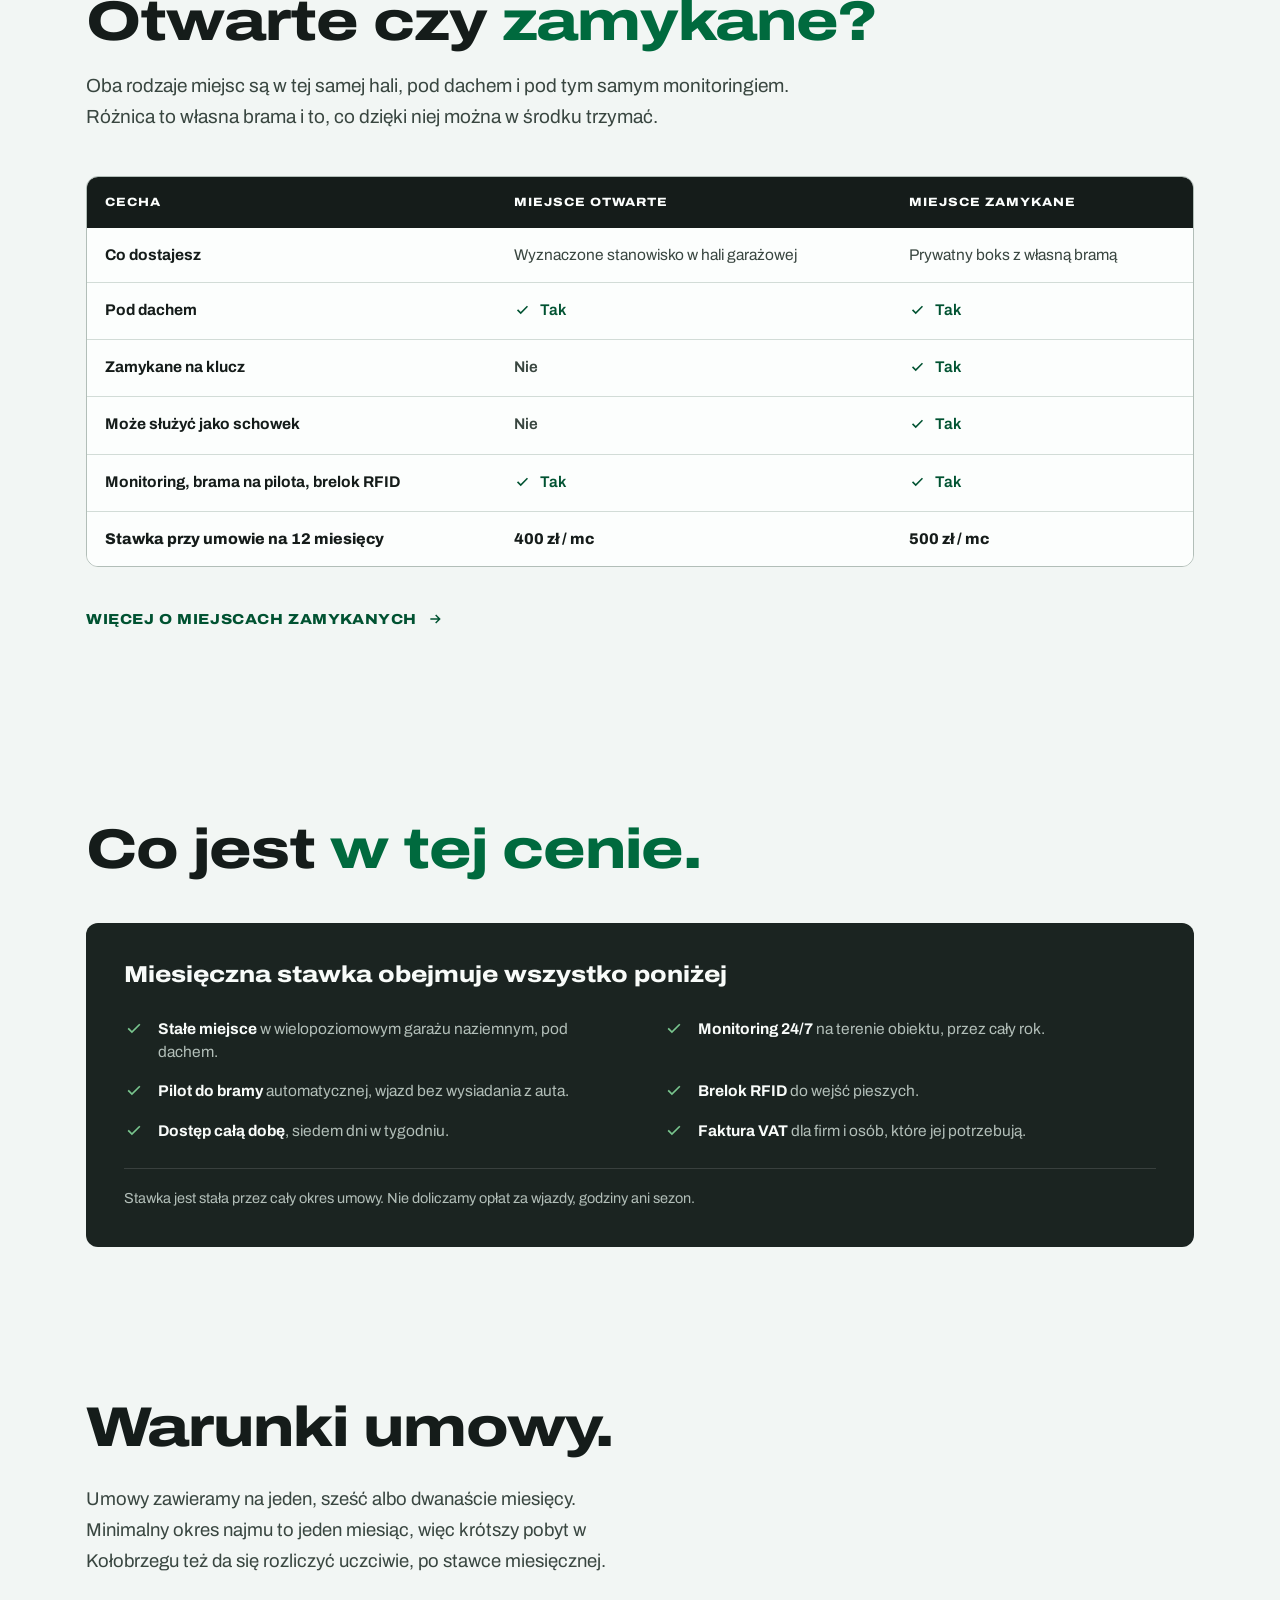
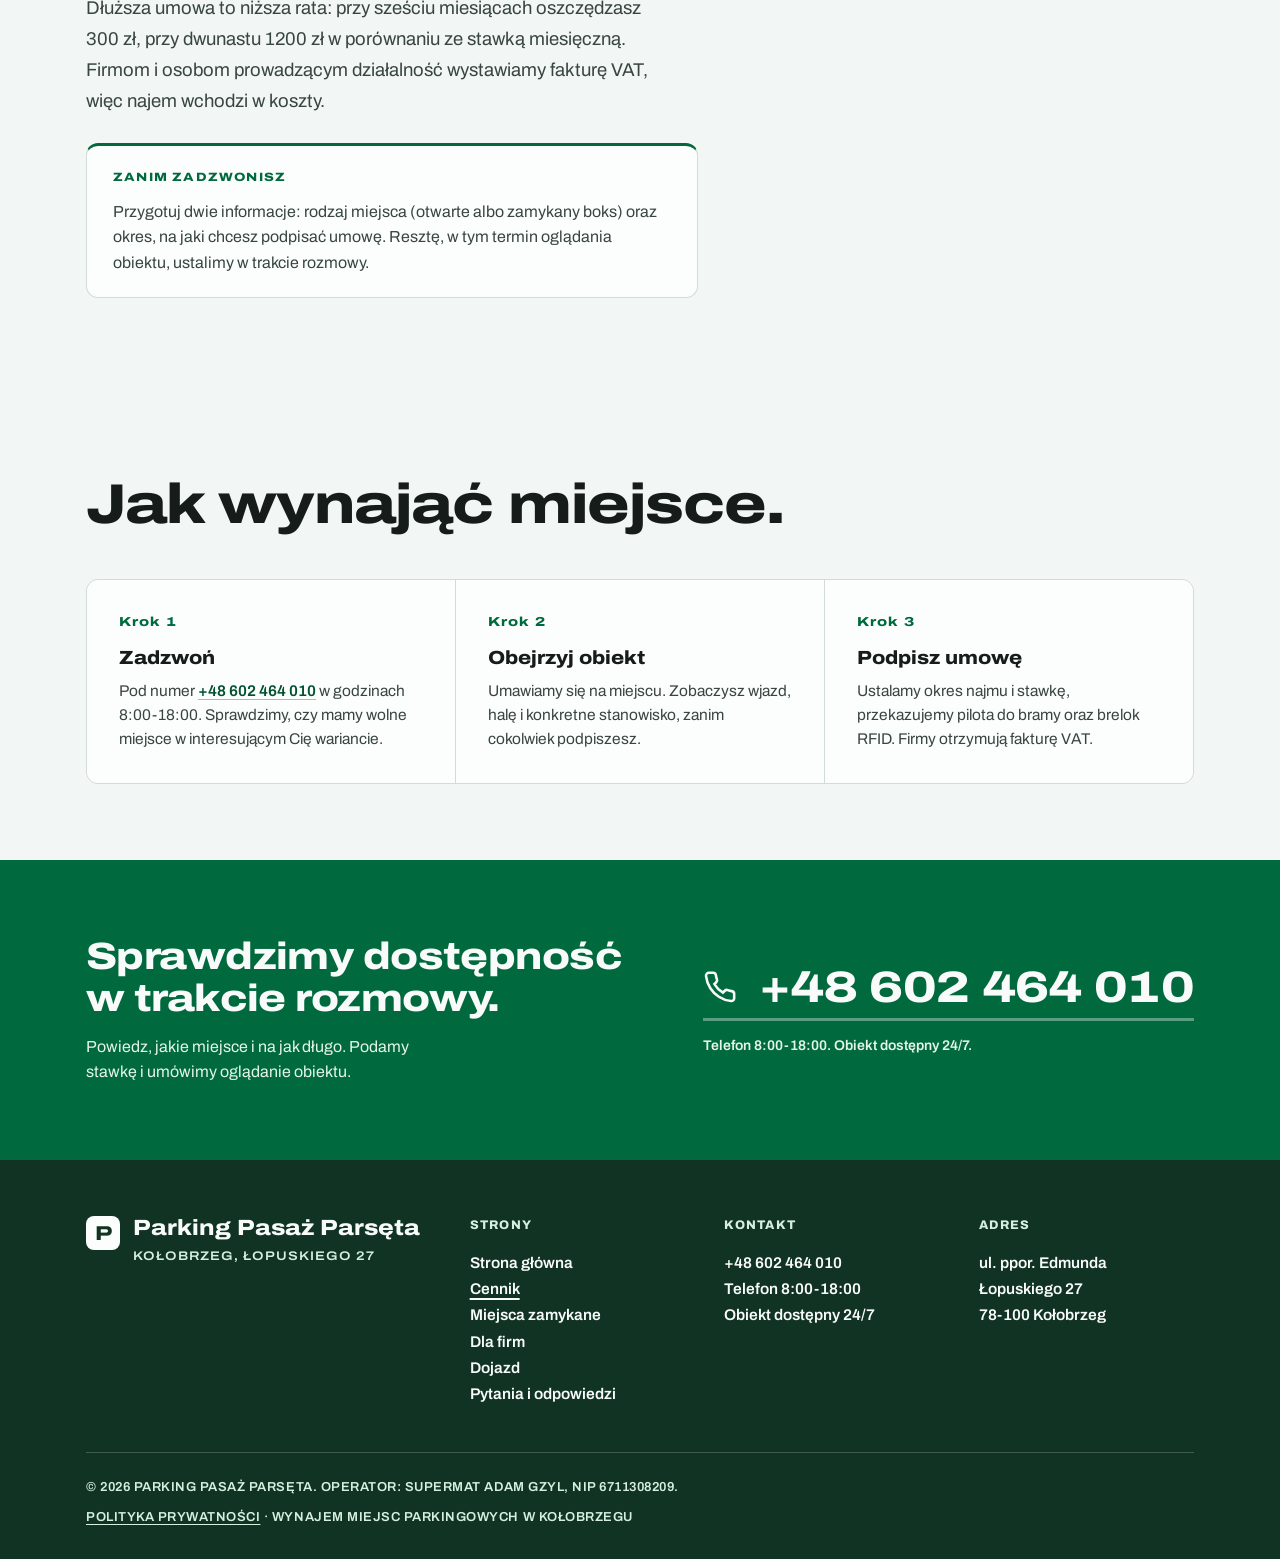
==== commit fbe29af5: "Add files via upload" ====
--- a/cennik.html
+++ b/cennik.html
@@ -433,10 +433,6 @@
         w trakcie rozmowy.
       </p>
     </div>
-
-    <!-- TODO (do uzupełnienia przez właściciela): wysokość kaucji, termin i forma płatności
-         (przelew, gotówka, dzień miesiąca), okres wypowiedzenia umowy oraz zasady przedłużenia.
-         Nie dopisujemy tych informacji bez potwierdzenia. -->
   </div>
 </section>
 
--- a/styles.css
+++ b/styles.css
@@ -0,0 +1,1392 @@
+@charset "UTF-8";
+
+/* ==================================================================
+   Parking Pasaż Parsęta -system „Dzienna / Nocna zmiana"
+   North Star: „Malowana linia" (patrz DESIGN.md)
+
+   Jeden arkusz dla całej witryny. Wcześniej te reguły siedziały inline
+   w index.html; przy witrynie wielostronicowej wspólny plik jest
+   jednym źródłem prawdy i cache'uje się między podstronami.
+
+   Spis:
+    1. Czcionka (self-host)          8. Tablice i kafle
+    2. Tokeny „Dziennej zmiany"      9. Cennik
+    3. Reset i baza                 10. Mapa za zgodą + adres
+    4. Layout i typografia          11. Galeria (filmstrip)
+    5. Listwa i nawigacja           12. Dokument (FAQ, polityka, 404)
+    6. Przyciski                    13. Kontakt, stopka, callbar
+    7. Hero i nagłówki stron        14. Motyw ciemny, druk, a11y
+   ================================================================== */
+
+/* ============ 1. CZCIONKA -hostowana lokalnie (zero zapytań do Google) ============ */
+@font-face {
+  font-family: 'Archivo';
+  font-style: normal;
+  font-weight: 100 900;
+  font-stretch: 62% 125%;
+  font-display: swap;
+  src: url(fonts/archivo-latin.woff2) format('woff2');
+  unicode-range: U+0000-00FF, U+0131, U+0152-0153, U+02BB-02BC, U+02C6, U+02DA, U+02DC, U+0304, U+0308, U+0329, U+2000-206F, U+20AC, U+2122, U+2191, U+2193, U+2212, U+2215, U+FEFF, U+FFFD;
+}
+@font-face {
+  font-family: 'Archivo';
+  font-style: normal;
+  font-weight: 100 900;
+  font-stretch: 62% 125%;
+  font-display: swap;
+  src: url(fonts/archivo-latin-ext.woff2) format('woff2');
+  unicode-range: U+0100-02BA, U+02BD-02C5, U+02C7-02CC, U+02CE-02D7, U+02DD-02FF, U+0304, U+0308, U+0329, U+1D00-1DBF, U+1E00-1E9F, U+1EF2-1EFF, U+2020, U+20A0-20AB, U+20AD-20C0, U+2113, U+2C60-2C7F, U+A720-A7FF;
+}
+
+/* ==================================================================
+   2. „DZIENNA ZMIANA" -jasny system wprost ze zdjęć obiektu:
+   beton, asfaltowa czerń, zieleń malowanych bram garażowych,
+   jeden ślad żółtej farby znakującej przy najlepszej cenie.
+   ================================================================== */
+:root {
+  --bg:          oklch(0.97 0.005 160);   /* beton -tło strony */
+  --surface:     oklch(0.995 0.002 160);  /* białe tablice */
+  --ink:         oklch(0.22 0.012 170);   /* asfalt -nagłówki */
+  --ink-2:       oklch(0.38 0.018 168);   /* akapity */
+  --ink-3:       oklch(0.455 0.02 168);   /* etykiety (tylko duże/krótkie) */
+  --line:        oklch(0.885 0.012 165);  /* fugi między płytami */
+  --line-2:      oklch(0.79 0.015 165);
+
+  --brand:       oklch(0.46 0.115 158);   /* zieleń bram -kolor prowadzący */
+  --brand-deep:  oklch(0.385 0.095 160);  /* hover / cień farby */
+  /* Zieleń do DROBNEGO tekstu (etykiety, numery, kickery). W jasnym motywie to ta sama
+     zieleń bram; w ciemnym rozjaśniona, bo brand na `surface` daje tam tylko 4.36:1.
+     Patrz „Zasada koloru na kolorze" w DESIGN.md. */
+  --brand-ink:   oklch(0.46 0.115 158);
+  --brand-dark:  oklch(0.29 0.05 162);    /* stopka */
+  --brand-tint:  oklch(0.945 0.028 158);  /* podświetlenie wiersza */
+  --on-brand:    oklch(0.985 0.004 160);  /* tekst na zieleni */
+  --on-brand-2:  oklch(0.955 0.022 156);  /* tekst drugorzędny na zieleni (≥4.5:1) */
+
+  --board:       oklch(0.25 0.014 172);   /* ciemna tablica informacyjna */
+  --board-line:  oklch(1 0 0 / 0.13);
+  --on-board:    oklch(0.985 0.004 160);  /* tekst na ciemnych kaflach -zawsze jasny */
+  --on-board-2:  oklch(0.79 0.015 165);
+  --board-icon:    oklch(0.76 0.11 152);     /* ikony na ciemnych tablicach (oba motywy) */
+  --board-icon-bg: oklch(0.62 0.16 152 / 0.1);
+
+  --paint:       oklch(0.87 0.145 95);    /* żółta farba znakująca */
+  --paint-ink:   oklch(0.31 0.065 90);
+
+  /* powierzchnie i akcenty przełączane między motywami (patrz „NOCNA ZMIANA") */
+  --topbar-bg:      oklch(0.995 0.002 160 / 0.92);  /* szklana listwa */
+  --brand-wash:     oklch(0.46 0.115 158 / 0.08);   /* podświetlenie hoverów */
+  --brand-wash-2:   oklch(0.46 0.115 158 / 0.12);   /* tło plakietki oszczędności */
+  --head-bg:        oklch(0.22 0.012 170);          /* nagłówek tablicy cennika */
+  --head-ink:       oklch(0.995 0.002 160);
+  --head-ink-2:     oklch(0.80 0.012 165);
+  --inline-underline: oklch(0.46 0.115 158 / 0.4);  /* podkreślenie linków w tekście */
+  --on-footer:      oklch(0.985 0.004 160);         /* tekst w stopce -zawsze jasny */
+  --on-footer-2:    oklch(0.93 0.035 156);
+  --footer-mark-bg: oklch(0.995 0.002 160);         /* znak „P" w stopce */
+  --footer-mark-ink:oklch(0.29 0.05 162);
+  --plate-shadow:   0 18px 44px oklch(0.22 0.012 170 / 0.16);
+  --cta-shadow:     0 6px 18px oklch(0.46 0.115 158 / 0.28);
+  --cta-shadow-hi:  0 10px 24px oklch(0.46 0.115 158 / 0.34);
+  /* Woal pod otwartym arkuszem menu (jedyne użycie przygaszania w systemie) */
+  --scrim:          oklch(0.22 0.012 170 / 0.28);
+
+  --sans: 'Archivo', system-ui, sans-serif;
+  --r-xs: 6px;    /* drobne plakietki (oszczędność, atrybucja mapy) */
+  --r-sm: 8px;    /* przyciski, plakietki */
+  --r-md: 12px;   /* tablice, zdjęcia */
+
+  /* Krzywe: mocny ease-out dla wjazdów, krótkie „ease" dla stanów.
+     Wbudowane easingi są zbyt miękkie i ruch traci intencję. */
+  --ease-out: cubic-bezier(0.22, 1, 0.36, 1);
+  --t-press: 140ms;
+  --t-state: 160ms;
+
+  /* Semantyczna skala warstw -żadnych 999 */
+  --z-callbar: 60;
+  --z-topbar: 50;
+  --z-plate: 2;
+  --z-consent: 70;
+  --z-skip: 100;
+}
+
+/* ============ 3. RESET I BAZA ============ */
+* { box-sizing: border-box; margin: 0; padding: 0; }
+html { scroll-behavior: smooth; }
+html, body {
+  background: var(--bg); color: var(--ink);
+  font-family: var(--sans);
+  -webkit-font-smoothing: antialiased;
+  overflow-x: hidden; overflow-x: clip;
+}
+body { font-size: 16.5px; line-height: 1.55; overflow-wrap: break-word; -webkit-text-size-adjust: 100%; text-size-adjust: 100%; }
+a { color: inherit; text-decoration: none; }
+img { display: block; max-width: 100%; }
+strong { font-weight: 700; }
+::selection { background: var(--brand); color: var(--on-brand); }
+:where(a, button, summary, [tabindex]):focus-visible {
+  outline: 3px solid var(--brand); outline-offset: 2px; border-radius: var(--r-sm);
+}
+.on-dark :where(a, button):focus-visible { outline-color: oklch(0.97 0.01 160); }
+main:focus, main:focus-visible { outline: none; }
+
+.visually-hidden {
+  position: absolute; width: 1px; height: 1px; overflow: hidden;
+  clip-path: inset(50%); white-space: nowrap;
+}
+
+/* ============ 4. LAYOUT I TYPOGRAFIA ============ */
+/* Poziomy padding respektuje wcięcia bezpieczne (notch) w orientacji poziomej -env()=0 na zwykłych urządzeniach */
+.container {
+  max-width: 1180px; margin: 0 auto; position: relative;
+  padding: 0 max(clamp(20px, 4vw, 36px), env(safe-area-inset-right)) 0 max(clamp(20px, 4vw, 36px), env(safe-area-inset-left));
+}
+/* Wariant dokumentowy -kolumna tekstu prawnego / FAQ */
+.container--doc { max-width: 880px; }
+
+h1, h2, h3 { text-wrap: balance; }
+p { text-wrap: pretty; }
+
+section { padding: clamp(64px, 10vw, 104px) 0; }
+section.tight { padding: clamp(48px, 7vw, 76px) 0; }
+[id] { scroll-margin-top: 86px; }
+
+.section-title {
+  font-size: clamp(32px, 4.6vw, 56px);
+  font-weight: 800; font-stretch: 122%;
+  line-height: 1.04; letter-spacing: -0.018em;
+  margin-bottom: 26px;
+}
+.section-title em { font-style: normal; color: var(--brand); }
+.section-lead { font-size: clamp(16.5px, 1.8vw, 19px); line-height: 1.6; color: var(--ink-2); max-width: 38em; }
+.section-title + .section-lead { margin-top: -6px; }
+
+.prose-narrow { max-width: 64ch; }
+.prose-narrow p { font-size: clamp(16.5px, 1.9vw, 18.5px); line-height: 1.68; color: var(--ink-2); }
+.prose-narrow p + p { margin-top: 16px; }
+.prose-narrow h3 {
+  font-size: clamp(19px, 2.2vw, 23px); font-weight: 800; font-stretch: 115%;
+  line-height: 1.25; letter-spacing: -0.012em; color: var(--ink);
+  margin: clamp(30px, 3.6vw, 40px) 0 12px;
+}
+.prose-narrow h3:first-child { margin-top: 0; }
+.prose-narrow a.inline, .link-inline { color: var(--brand-deep); font-weight: 600; border-bottom: 1.5px solid var(--inline-underline); }
+@media (hover: hover) {
+  .prose-narrow a.inline:hover, .link-inline:hover { border-bottom-color: var(--brand); }
+}
+
+/* Wjeżdża transformem, nie własnością `top` -animacja layoutu wymusza reflow */
+.skip-link {
+  position: absolute; left: 16px; top: 12px; z-index: var(--z-skip);
+  background: var(--ink); color: var(--surface);
+  padding: 12px 18px; border-radius: var(--r-sm); font-weight: 600;
+  transform: translateY(-200%);
+  transition: transform .2s var(--ease-out);
+}
+.skip-link:focus-visible { transform: none; }
+
+/* ==================================================================
+   5. LISTWA I NAWIGACJA WIELOSTRONICOWA
+
+   Zasada: nawigacja to prawdziwe linki do stron, działa bez JS.
+   • ≥901px: jeden wiersz (brand · nawigacja · telefon), listwa sticky.
+   • ≤900px: listwa jest przyklejona i wąska (58px z malowaną linią),
+     a pięć pozycji plus telefon siedzi w arkuszu menu otwieranym
+     hamburgerem (sekcja 5a). Arkusz to natywny popover, więc rozwijanie
+     nie zależy od JavaScriptu; gdy przeglądarka nie zna popovera,
+     nawigacja wraca do zawijanych chipów pod niesticky listwą (wariant
+     zapasowy niżej). Telefon zostaje w zasięgu kciuka w callbarze.
+   ================================================================== */
+.topbar {
+  position: sticky; top: 0; z-index: var(--z-topbar);
+  background: var(--topbar-bg);
+  backdrop-filter: blur(12px);
+  -webkit-backdrop-filter: blur(12px);
+  border-top: 4px solid var(--brand);      /* malowana linia -sygnatura */
+  border-bottom: 1px solid var(--line);
+}
+.topbar-inner { display: flex; align-items: center; justify-content: space-between; gap: 20px; min-height: 66px; }
+.brand { display: flex; align-items: center; gap: 12px; font-weight: 800; font-stretch: 115%; font-size: 15px; letter-spacing: 0.01em; text-transform: uppercase; }
+.brand-mark {
+  width: 34px; height: 34px; flex-shrink: 0;
+  background: var(--brand); color: var(--on-brand);
+  display: grid; place-items: center;
+  font-size: 20px; font-weight: 800; font-stretch: 125%;
+  border-radius: var(--r-sm);
+}
+.mainnav { display: flex; gap: 6px; }
+.mainnav a {
+  position: relative;
+  font-size: 15px; font-weight: 600; color: var(--ink-2);
+  padding: 12px 14px; border-radius: var(--r-sm);
+  transition: color var(--t-state) ease, background var(--t-state) ease, transform var(--t-press) var(--ease-out);
+}
+.mainnav a:active { transform: scale(0.97); }
+@media (hover: hover) {
+  .mainnav a:hover { color: var(--ink); background: var(--brand-wash); }
+}
+/* Strona bieżąca: malowana linia pod etykietą + pełny kontrast tekstu */
+.mainnav a[aria-current="page"] { color: var(--ink); background: var(--brand-wash); font-weight: 700; }
+.mainnav a[aria-current="page"]::after {
+  content: ""; position: absolute; left: 14px; right: 14px; bottom: 6px;
+  /* `brand-ink`, nie `brand`: cienki znacznik na tle brand-wash. W jasnym motywie
+     oba tokeny są identyczne, w ciemnym `brand` dawał tu 2.84:1 zamiast 3.88:1. */
+  height: 3px; border-radius: 2px; background: var(--brand-ink);
+}
+.topbar-actions { display: flex; align-items: center; gap: 6px; }
+.topbar-tel {
+  display: inline-flex; align-items: center; gap: 10px; min-height: 44px;
+  font-weight: 800; font-stretch: 110%; font-size: 16px;
+  color: var(--brand); padding: 10px 14px; border-radius: var(--r-sm);
+  font-variant-numeric: tabular-nums;
+  transition: color var(--t-state) ease, background var(--t-state) ease, transform var(--t-press) var(--ease-out);
+}
+@media (hover: hover) {
+  .topbar-tel:hover { color: var(--brand-deep); background: var(--brand-wash); }
+}
+/* Telefon to element konwersji -wciśnięcie musi dawać odpowiedź także bez hovera */
+.topbar-tel:active { transform: scale(0.97); }
+.topbar-tel svg { width: 17px; height: 17px; stroke: currentColor; fill: none; stroke-width: 2; flex-shrink: 0; }
+
+/* Ukryty bez JS -przełącznik nic by nie robił i miałby błędną etykietę;
+   motyw automatyczny (prefers-color-scheme) działa niezależnie od tego przycisku. */
+.theme-toggle {
+  display: none; place-items: center;
+  width: 44px; height: 44px; flex-shrink: 0;
+  background: transparent; color: var(--ink-2);
+  border: 1.5px solid var(--line-2); border-radius: var(--r-sm);
+  cursor: pointer;
+  transition: color var(--t-state) ease, border-color var(--t-state) ease, background var(--t-state) ease, transform var(--t-press) var(--ease-out);
+}
+html.js .theme-toggle { display: inline-grid; }
+@media (hover: hover) {
+  .theme-toggle:hover { color: var(--brand); border-color: var(--brand); background: var(--brand-wash); }
+}
+.theme-toggle:active { transform: scale(0.94); }
+.theme-toggle svg { width: 19px; height: 19px; stroke: currentColor; fill: none; stroke-width: 2; }
+/* Ikona odzwierciedla motyw efektywny -działa też bez JS (śledzi te same warunki co motyw) */
+.theme-toggle .icon-sun { display: none; }
+.theme-toggle .icon-moon { display: block; }
+@media (prefers-color-scheme: dark) {
+  :root:not([data-theme]) .theme-toggle .icon-sun { display: block; }
+  :root:not([data-theme]) .theme-toggle .icon-moon { display: none; }
+}
+:root[data-theme="dark"] .theme-toggle .icon-sun { display: block; }
+:root[data-theme="dark"] .theme-toggle .icon-moon { display: none; }
+
+/* Ciasny desktop (1024-1120px): skracamy oddechy, nawigacja zostaje w jednym wierszu */
+@media (max-width: 1120px) and (min-width: 901px) {
+  .topbar-inner { gap: 12px; }
+  .brand { font-size: 12.5px; gap: 10px; }
+  .brand-name { max-width: 12ch; line-height: 1.15; }
+  .mainnav a { font-size: 14.5px; padding: 12px 11px; }
+  .mainnav a[aria-current="page"]::after { left: 11px; right: 11px; }
+  .topbar-tel { font-size: 15px; padding: 10px 10px; gap: 8px; }
+}
+
+/* ---------- ≤900px: wspólna baza listwy (dla obu wariantów nawigacji) ---------- */
+@media (max-width: 900px) {
+  .brand { flex: 1 1 auto; min-width: 0; }
+  .topbar-actions { flex: 0 0 auto; }
+}
+
+/* ---------- Wariant zapasowy: przeglądarka bez popovera ----------
+   Dokładnie zachowanie z poprzedniej wersji witryny: listwa nie jest
+   przyklejona, a pełna nawigacja stoi pod nią w dwóch wierszach chipów.
+   Nawigacja nigdy nie zależy od skryptu ani od nowego API. */
+@supports not selector(:popover-open) {
+  @media (max-width: 900px) {
+    .topbar { position: static; }
+    .topbar-inner { flex-wrap: wrap; gap: 10px 12px; padding: 12px 0; min-height: 0; }
+    .mainnav {
+      order: 3; flex: 1 0 100%;
+      flex-wrap: wrap; gap: 8px;
+    }
+    .mainnav a {
+      display: inline-flex; align-items: center; min-height: 44px;
+      padding: 10px 14px; font-size: 14px; font-weight: 700;
+      border: 1px solid var(--line); background: var(--surface);
+    }
+    .mainnav a[aria-current="page"] { border-color: var(--brand); background: var(--brand-wash); }
+    .mainnav a[aria-current="page"]::after { left: 13px; right: 13px; bottom: 5px; }
+    [id] { scroll-margin-top: 16px; }
+  }
+  @media (max-width: 420px) {
+    .brand-name { font-size: 11px; max-width: 14ch; line-height: 1.2; }
+  }
+}
+
+/* Wąskie telefony: numer w listwie ustępuje miejsca ikonie (nazwa dostępna
+   zostaje w aria-label, więc czytnik ekranu nadal czyta pełny numer).
+   Pełny numer stoi obok w arkuszu menu, w callbarze i w treści strony. */
+@media (max-width: 480px) {
+  .topbar-tel { padding: 10px; gap: 0; min-width: 44px; justify-content: center; }
+  .topbar-tel .tel-num { display: none; }
+}
+
+/* ==================================================================
+   5a. MENU MOBILNE -arkusz nawigacji (≤900px)
+
+   Mechanizm: natywny popover. Przycisk to zwykły <button popovertarget>,
+   arkusz to <div popover>. Przeglądarka daje z tego warstwę górną,
+   zamknięcie klawiszem Esc, zamknięcie kliknięciem obok i powrót fokusu
+   na przycisk -bez ani jednej linii JavaScriptu. Skrypt dokłada wyłącznie
+   lustrzane `aria-expanded` i domknięcie arkusza przy zmianie na desktop.
+
+   Przeglądarka bez popovera nie widzi tych reguł (blok @supports wyżej
+   zostawia jej chipy), więc nawigacja nie zależy ani od skryptu,
+   ani od nowego API.
+   ================================================================== */
+.navtoggle { display: none; }
+@supports not selector(:popover-open) {
+  .navsheet { display: none; }
+}
+
+@supports selector(:popover-open) {
+  @media (max-width: 900px) {
+    /* Wysokość listwy jest deterministyczna (44px przycisków < 54px wiersza,
+       więc powiększenie samego tekstu jej nie zmienia) -arkusz może się
+       o nią zaczepić bez pomiaru w JS. 54 + 4 malowanej linii + 1 fugi. */
+    :root { --bar-h: 59px; }
+
+    /* Listwa wraca do sticky: hamburger ma sens tylko wtedy, gdy jest pod
+       ręką na całej długości strony. W zamian wiersz jest niski i mieści
+       tylko wordmark, telefon i przycisk menu. */
+    .topbar { position: sticky; top: 0; }
+    .topbar-inner { flex-wrap: nowrap; gap: 10px; min-height: 54px; }
+    /* Wordmark w jednym wierszu (to trzyma wysokość listwy stałą), więc skala
+       musi zmieścić pełną nazwę obok telefonu i przycisku menu. Elipsa zostaje
+       tylko jako bezpiecznik przy skrajnym powiększeniu tekstu. */
+    .brand { font-size: 12px; gap: 10px; }
+    .brand-name { white-space: nowrap; overflow: hidden; text-overflow: ellipsis; }
+    .mainnav { display: none; }
+    /* Motyw to preferencja, nie nawigacja -na telefonie schodzi do arkusza,
+       żeby w listwie zostały trzy elementy, z czego jeden to konwersja. */
+    html.js .topbar-actions .theme-toggle { display: none; }
+    .navtoggle { display: inline-grid; }
+    /* Kotwice muszą minąć przyklejoną listwę */
+    [id] { scroll-margin-top: calc(var(--bar-h) + 12px); }
+
+    /* ---------- Przycisk menu ---------- */
+    .navtoggle {
+      width: 44px; height: 44px; flex-shrink: 0; place-items: center;
+      background: transparent; color: var(--ink-2);
+      border: 1.5px solid var(--line-2); border-radius: var(--r-sm);
+      cursor: pointer;
+      transition: color var(--t-state) ease, border-color var(--t-state) ease,
+                  background var(--t-state) ease, transform var(--t-press) var(--ease-out);
+    }
+    /* Hover tylko tam, gdzie istnieje wskaźnik (na dotyku stan by się przyklejał).
+       Przycisk żyje poniżej 901px, więc hover dotyczy głównie zwężonego okna
+       na desktopie -ale bez niego kontrolka byłaby tam martwa w reakcji. */
+    @media (hover: hover) and (pointer: fine) {
+      .navtoggle:hover { color: var(--brand-ink); border-color: var(--brand); background: var(--brand-wash); }
+    }
+    .navtoggle:active { transform: scale(0.94); }
+    .navtoggle svg { width: 20px; height: 20px; stroke: currentColor; fill: none; stroke-width: 2; }
+    /* Ikona podąża za stanem arkusza -bez JS, bez obracania i bez odbicia */
+    .navtoggle .icon-close { display: none; }
+    html:has(.navsheet:popover-open) .navtoggle {
+      color: var(--brand-ink); border-color: var(--brand); background: var(--brand-wash);
+    }
+    html:has(.navsheet:popover-open) .navtoggle .icon-burger { display: none; }
+    html:has(.navsheet:popover-open) .navtoggle .icon-close { display: block; }
+
+    /* ---------- Arkusz ---------- */
+    .navsheet {
+      position: fixed; inset: var(--bar-h) 0 auto 0;
+      width: auto; max-width: none; height: auto;
+      max-height: calc(100dvh - var(--bar-h) - 12px);
+      overflow-y: auto; overscroll-behavior: contain;
+      margin: 0;
+      padding: 10px max(14px, env(safe-area-inset-right, 0px))
+               calc(14px + env(safe-area-inset-bottom, 0px)) max(14px, env(safe-area-inset-left, 0px));
+      background: var(--surface); color: var(--ink);
+      border: 0; border-bottom: 1px solid var(--line);
+      border-radius: 0 0 var(--r-md) var(--r-md);
+      box-shadow: var(--plate-shadow);
+      /* Wjazd 190ms, wyjazd 120ms -system odpowiada szybciej, niż się otwiera */
+      opacity: 0; transform: translateY(-10px);
+      transition: opacity 120ms var(--ease-out), transform 120ms var(--ease-out),
+                  display 120ms allow-discrete, overlay 120ms allow-discrete;
+    }
+    .navsheet:popover-open { opacity: 1; transform: translateY(0); transition-duration: 190ms; }
+    @starting-style {
+      .navsheet:popover-open { opacity: 0; transform: translateY(-10px); }
+    }
+
+    /* Woal: mówi, że tło jest wyłączone (przewijanie naprawdę stoi) i odcina
+       arkusz od zielonego CTA strony pod nim. Pierwsze 59px zostaje czyste,
+       więc wordmark, telefon i „✕" w listwie nie tracą kontrastu.
+       Wartość podana wprost, bo dziedziczenie zmiennych do ::backdrop
+       jest młodsze niż samo API popovera. */
+    .navsheet::backdrop {
+      background: linear-gradient(to bottom, transparent 0 59px, var(--scrim) 59px);
+      opacity: 0;
+      transition: opacity 120ms var(--ease-out),
+                  display 120ms allow-discrete, overlay 120ms allow-discrete;
+    }
+    .navsheet:popover-open::backdrop { opacity: 1; transition-duration: 190ms; }
+    @starting-style {
+      .navsheet:popover-open::backdrop { opacity: 0; }
+    }
+    /* Przewijanie tła stoi, dopóki arkusz jest otwarty. `overflow` na <html>,
+       nie `position: fixed` na <body> -to drugie gubi pozycję na iOS. */
+    html:has(.navsheet:popover-open) { overflow: hidden; }
+
+    /* ---------- Pozycje ---------- */
+    .navsheet-nav { display: grid; }
+    .navsheet-nav a {
+      display: flex; align-items: center; min-height: 52px;
+      padding: 12px 14px; border-radius: var(--r-sm);
+      font-size: 16px; font-weight: 700; font-stretch: 110%; color: var(--ink-2);
+      transition: color var(--t-state) ease, background var(--t-state) ease,
+                  transform var(--t-press) var(--ease-out);
+    }
+    @media (hover: hover) and (pointer: fine) {
+      .navsheet-nav a:hover { color: var(--ink); background: var(--brand-wash); }
+    }
+    .navsheet-nav a:active { transform: scale(0.985); }
+    /* Strona bieżąca: malowana linia pod etykietą, tak jak w listwie na desktopie */
+    /* Malowana linia w `brand-ink`, nie `brand`: to cienki znacznik na jasnym
+       tle brand-wash, a w trybie ciemnym `brand` daje tam tylko 2.84:1
+       (Zasada zieleni tekstowej z DESIGN.md). `brand-ink` -> 3.88:1. */
+    .navsheet-nav a[aria-current="page"] {
+      color: var(--ink); background: var(--brand-wash);
+      text-decoration: underline; text-decoration-color: var(--brand-ink);
+      text-decoration-thickness: 3px; text-underline-offset: 5px;
+    }
+
+    /* ---------- Stopka arkusza: telefon i motyw ---------- */
+    .navsheet-foot { margin-top: 10px; padding-top: 12px; border-top: 1px solid var(--line); }
+    .navsheet-tel {
+      display: flex; align-items: center; justify-content: center; gap: 10px;
+      min-height: 54px; border-radius: var(--r-sm);
+      background: var(--brand); color: var(--on-brand);
+      font-size: 16px; font-weight: 800; font-stretch: 112%; letter-spacing: 0.02em;
+      font-variant-numeric: tabular-nums;
+      box-shadow: var(--cta-shadow);
+      transition: background var(--t-state) ease, transform var(--t-press) var(--ease-out);
+    }
+    @media (hover: hover) and (pointer: fine) {
+      .navsheet-tel:hover { background: var(--brand-deep); box-shadow: var(--cta-shadow-hi); }
+    }
+    .navsheet-tel:active { background: var(--brand-deep); transform: scale(0.97); }
+    .navsheet-tel svg { width: 18px; height: 18px; stroke: currentColor; fill: none; stroke-width: 2; flex-shrink: 0; }
+    .navsheet-godziny {
+      margin-top: 8px; text-align: center;
+      font-size: 13px; font-weight: 600; color: var(--ink-3);
+    }
+    .navsheet-theme { display: none; }
+    html.js .navsheet-theme {
+      display: flex; align-items: center; justify-content: space-between; gap: 12px;
+      margin-top: 12px; padding-top: 12px; border-top: 1px solid var(--line);
+    }
+    .navsheet-theme span {
+      font-size: 13px; font-weight: 700; font-stretch: 112%;
+      letter-spacing: 0.06em; text-transform: uppercase; color: var(--ink-3);
+    }
+
+    /* Arkusz jest jedynym „zawsze pod kciukiem" elementem, dopóki jest otwarty:
+       callbar i baner zgody schodzą, żeby nie licytowały się z jego CTA. */
+    html:has(.navsheet:popover-open) .callbar { transform: translateY(110%); }
+    html:has(.navsheet:popover-open) .cookie-baner {
+      opacity: 0; transform: translateY(20px); pointer-events: none;
+      transition: opacity var(--t-state) ease, transform var(--t-state) ease;
+    }
+  }
+  /* Telefon w orientacji poziomej: przy jednej kolumnie CTA z numerem wypadało
+     poza ekran i trzeba było do niego przewijać arkusz. Pozycje idą w dwie
+     kolumny, więc telefon zostaje widoczny od razu. */
+  @media (max-width: 900px) and (max-height: 480px) {
+    .navsheet-nav { grid-template-columns: 1fr 1fr; column-gap: 8px; }
+    .navsheet-nav a { min-height: 48px; }
+    .navsheet-tel { min-height: 50px; }
+    .navsheet-godziny { margin-top: 6px; }
+  }
+  @media (max-width: 400px) {
+    .brand { font-size: 10px; gap: 8px; }
+    .brand-mark { width: 30px; height: 30px; font-size: 18px; }
+  }
+  /* Poniżej 360px pełna nazwa nie zmieści się obok telefonu i menu bez ucinania
+     jej elipsą. Identyczność niesie wtedy sama tabliczka „P", a nazwa zostaje
+     w nazwie dostępnej linku -zamiast „Parking Pasaż Pa…" na ekranie. */
+  @media (max-width: 359px) {
+    .brand-name {
+      position: absolute; width: 1px; height: 1px; overflow: hidden;
+      clip-path: inset(50%); white-space: nowrap;
+    }
+  }
+  /* Zmiana na desktop przy otwartym arkuszu: CSS chowa go od razu (bez JS),
+     a skrypt dodatkowo domyka jego stan. */
+  @media (min-width: 901px) {
+    .navsheet:popover-open { display: none; }
+  }
+}
+
+/* ============ ŚCIEŻKA (breadcrumbs) ============ */
+.breadcrumbs ol { list-style: none; display: flex; flex-wrap: wrap; align-items: center; gap: 4px 6px; }
+.breadcrumbs li {
+  display: inline-flex; align-items: center; gap: 8px;
+  font-size: 13px; font-weight: 700; font-stretch: 110%;
+  letter-spacing: 0.05em; text-transform: uppercase; color: var(--ink-3);
+}
+.breadcrumbs li + li::before {
+  content: ""; width: 9px; height: 3px; border-radius: 2px;
+  background: var(--line-2); flex-shrink: 0;
+}
+.breadcrumbs a { color: var(--brand-deep); padding: 4px 0; }
+@media (hover: hover) { .breadcrumbs a:hover { color: var(--brand); text-decoration: underline; text-underline-offset: 3px; } }
+.breadcrumbs [aria-current="page"] { color: var(--ink-2); }
+
+/* ============ 6. PRZYCISKI ============ */
+.btn {
+  display: inline-flex; align-items: center; justify-content: center; gap: 10px;
+  min-height: 52px; padding: 14px 24px;
+  border-radius: var(--r-sm); border: 1.5px solid transparent;
+  font-family: inherit; font-size: 14px; font-weight: 800; font-stretch: 112%;
+  letter-spacing: 0.05em; text-transform: uppercase; cursor: pointer;
+  transition: transform var(--t-press) var(--ease-out), background var(--t-state) ease, border-color var(--t-state) ease, color var(--t-state) ease, box-shadow var(--t-state) ease;
+}
+.btn svg { width: 16px; height: 16px; stroke: currentColor; fill: none; stroke-width: 2; flex-shrink: 0; }
+.btn-primary { background: var(--brand); color: var(--on-brand); box-shadow: var(--cta-shadow); }
+.btn-secondary { background: transparent; color: var(--ink); border-color: var(--line-2); }
+/* Podniesienie tylko przy prawdziwym hoverze -na dotyku stan nie „przykleja się" po tapnięciu */
+@media (hover: hover) {
+  .btn-primary:hover { background: var(--brand-deep); transform: translateY(-1px); box-shadow: var(--cta-shadow-hi); }
+  .btn-secondary:hover { border-color: var(--brand); color: var(--brand); }
+}
+/* Wciśnięcie: wyraźny, natychmiastowy feedback także bez hovera (dotyk). */
+.btn:active { transform: scale(0.97); }
+.btn-primary:active { background: var(--brand-deep); }
+/* Wariant na ciemnym/zielonym tle */
+.on-dark .btn-secondary { color: var(--on-board); border-color: oklch(1 0 0 / 0.4); }
+@media (hover: hover) {
+  .on-dark .btn-secondary:hover { color: var(--on-board); border-color: var(--on-board); background: oklch(1 0 0 / 0.08); }
+}
+.btn-row { display: flex; gap: 12px; flex-wrap: wrap; }
+
+/* Link „dalej" -tekstowy, z malowaną strzałką */
+.link-next {
+  display: inline-flex; align-items: center; gap: 10px; min-height: 44px;
+  font-size: 14.5px; font-weight: 800; font-stretch: 112%;
+  letter-spacing: 0.04em; text-transform: uppercase; color: var(--brand-deep);
+  transition: color var(--t-state) ease, transform var(--t-press) var(--ease-out);
+}
+/* Strzałka jedzie transformem (nie `gap`), więc ruch nie przelicza layoutu wiersza */
+.link-next svg {
+  width: 16px; height: 16px; stroke: currentColor; fill: none; stroke-width: 2.2; flex-shrink: 0;
+  transition: transform var(--t-state) var(--ease-out);
+}
+@media (hover: hover) {
+  .link-next:hover { color: var(--brand); }
+  .link-next:hover svg { transform: translateX(4px); }
+}
+.link-next:active { transform: scale(0.98); }
+.on-dark .link-next { color: var(--board-icon); }
+
+/* ============ 7. HERO (strona główna) ============ */
+.hero { padding: clamp(44px, 7vh, 84px) 0 clamp(40px, 6vh, 72px); }
+.hero-meta {
+  display: flex; align-items: center; gap: 14px; flex-wrap: wrap;
+  font-size: 14.5px; font-weight: 600; color: var(--ink-2);
+  margin-bottom: 26px;
+}
+.hero-meta .live {
+  display: inline-flex; align-items: center; gap: 9px;
+  color: var(--ink); font-weight: 700;
+  background: var(--brand-wash);
+  padding: 7px 14px; border-radius: 999px;
+}
+/* Znacznik w motywie „malowanej linii" -zielony pasek, nie kropka-status */
+.hero-meta .live::before { content: ""; width: 13px; height: 3px; border-radius: 2px; background: var(--brand); flex-shrink: 0; }
+.hero h1 {
+  font-size: clamp(38px, 5.8vw, 74px);
+  font-weight: 800; font-stretch: 122%;
+  line-height: 1.02; letter-spacing: -0.02em;
+  margin-bottom: 24px;
+}
+.hero h1 em { font-style: normal; color: var(--brand); }
+.hero-lead { font-size: clamp(17px, 2vw, 19.5px); line-height: 1.6; color: var(--ink-2); max-width: 34em; margin-bottom: 34px; }
+.hero-actions { display: flex; gap: 12px; flex-wrap: wrap; }
+.hero-actions .cta-num { display: none; }
+/* Na desktopie z myszą tap-to-call jest słabszy niż na telefonie. Zamiast chować
+   całe CTA (i zostawiać hero bez przycisku), pokazujemy w przycisku sam numer
+   -czytelny od razu, a link tel: nadal działa. */
+@media (min-width: 901px) and (pointer: fine) {
+  .hero-actions .cta-call { display: none; }
+  .hero-actions .cta-num  { display: inline; }
+}
+/* Szerokie zdjęcie -w hero i jako samodzielny pas na podstronie */
+.hero-photo, .wide-photo { margin-top: clamp(36px, 5vw, 56px); }
+.hero-photo img, .wide-photo img {
+  width: 100%; height: auto; aspect-ratio: 21 / 9; object-fit: cover;
+  border-radius: var(--r-md); border: 1px solid var(--line);
+}
+.hero-photo figcaption, .wide-photo figcaption {
+  margin-top: 12px; font-size: 14px; font-weight: 600; color: var(--ink-3);
+  display: flex; align-items: center; gap: 9px;
+}
+.hero-photo figcaption::before, .wide-photo figcaption::before { content: ""; width: 18px; height: 4px; border-radius: 2px; background: var(--brand); flex-shrink: 0; }
+@media (max-width: 860px) { .hero-photo img, .wide-photo img { aspect-ratio: 16 / 10; } }
+@media (max-width: 560px) { .hero-photo img, .wide-photo img { aspect-ratio: 4 / 3; } }
+
+@media (prefers-reduced-motion: no-preference) {
+  .hero-copy > * { animation: rise .65s var(--ease-out) backwards; }
+  .hero-copy > *:nth-child(2) { animation-delay: .07s; }
+  .hero-copy > *:nth-child(3) { animation-delay: .14s; }
+  .hero-copy > *:nth-child(4) { animation-delay: .21s; }
+  /* Kaskada wjazdu dotyczy wyłącznie hero -ten sam komponent użyty niżej na stronie
+     nie może animować się w tle, poza zasięgiem wzroku. */
+  .hero .hero-photo { animation: rise .7s var(--ease-out) .18s backwards; }
+  @keyframes rise { from { opacity: 0; transform: translateY(16px); } }
+}
+
+/* ============ NAGŁÓWEK PODSTRONY ============ */
+.page-head { padding: clamp(28px, 4vw, 44px) 0 clamp(34px, 5vw, 52px); }
+.page-head .breadcrumbs { margin-bottom: clamp(20px, 3vw, 30px); }
+.page-title {
+  font-size: clamp(34px, 5vw, 62px);
+  font-weight: 800; font-stretch: 122%;
+  line-height: 1.03; letter-spacing: -0.02em;
+  margin-bottom: 22px; max-width: 22ch;
+}
+.page-title em { font-style: normal; color: var(--brand); }
+.page-lead { font-size: clamp(17px, 2vw, 19.5px); line-height: 1.62; color: var(--ink-2); max-width: 40em; }
+.page-head .btn-row { margin-top: clamp(26px, 3.5vw, 36px); }
+@media (prefers-reduced-motion: no-preference) {
+  .page-head > .container > * { animation: rise .55s var(--ease-out) backwards; }
+  .page-head > .container > *:nth-child(2) { animation-delay: .06s; }
+  .page-head > .container > *:nth-child(3) { animation-delay: .12s; }
+  .page-head > .container > *:nth-child(4) { animation-delay: .18s; }
+}
+
+/* ============ 8. TABLICE I KAFLE ============ */
+
+/* Ciemny pas faktów */
+.facts { background: var(--board); color: var(--on-board); }
+.facts-grid {
+  display: grid; grid-template-columns: repeat(3, 1fr);
+  gap: 0 clamp(28px, 4vw, 56px); padding-block: clamp(28px, 4vw, 40px);
+}
+.facts-grid > div { padding: 6px 0; }
+.facts-grid > div + div { border-left: 1px solid oklch(1 0 0 / 0.22); padding-left: clamp(28px, 4vw, 56px); }
+.fact-label {
+  font-size: 12.5px; font-weight: 700; letter-spacing: 0.1em; text-transform: uppercase;
+  color: var(--on-board-2); margin-bottom: 8px;
+}
+.fact-value { font-size: 17.5px; font-weight: 600; line-height: 1.45; }
+@media (max-width: 760px) {
+  .facts-grid { grid-template-columns: 1fr; gap: 0; padding-block: 14px; }
+  .facts-grid > div { padding: 16px 0; }
+  .facts-grid > div + div { border-left: 0; padding-left: 0; border-top: 1px solid oklch(1 0 0 / 0.22); }
+}
+
+/* Tablica atutów -kafle na fugach, pierwszy wiersz z hierarchią */
+.features-board {
+  margin-top: 44px;
+  background: var(--line); border: 1px solid var(--line);
+  border-radius: var(--r-md); overflow: hidden;
+  display: grid; grid-template-columns: 1fr 1fr; gap: 1px;
+}
+.feature {
+  background: var(--board); color: var(--on-board);
+  padding: clamp(24px, 3vw, 34px) clamp(22px, 3vw, 34px);
+  display: grid; grid-template-columns: 46px 1fr; gap: 8px 18px;
+}
+.feature-icon {
+  grid-row: span 2;
+  width: 46px; height: 46px; border-radius: var(--r-sm);
+  border: 1px solid var(--board-line);
+  display: grid; place-items: center;
+  color: var(--board-icon);
+  background: var(--board-icon-bg);
+}
+.feature-icon svg { width: 23px; height: 23px; stroke: currentColor; fill: none; stroke-width: 1.6; }
+.feature h3 { font-size: 19.5px; font-weight: 700; font-stretch: 112%; line-height: 1.2; align-self: center; color: var(--on-board); }
+.feature p { font-size: 14.5px; line-height: 1.55; color: var(--on-board-2); }
+/* Pierwszy wiersz -dwa główne argumenty większe od pozostałych, żeby tablica
+   miała hierarchię zamiast identycznych kafli */
+.feature--primary { padding-block: clamp(30px, 3.6vw, 42px); }
+.feature--primary h3 { font-size: clamp(21px, 2.3vw, 25px); font-stretch: 118%; letter-spacing: -0.01em; }
+.feature--primary p { font-size: 15.5px; }
+@media (max-width: 760px) { .features-board { grid-template-columns: 1fr; } }
+
+/* Zastosowania -asymetryczna kompozycja z dominującą pierwszą kolumną.
+   Świadomie NIE siatka równych kart: pionowe fugi + większy typ pierwszej
+   kolumny budują hierarchię. */
+.uses {
+  margin-top: clamp(34px, 4.5vw, 56px);
+  display: grid; grid-template-columns: 1.4fr 1fr 1fr;
+}
+.use { padding: 0 clamp(26px, 3vw, 44px); }
+.use:first-child { padding-left: 0; }
+.use + .use { border-left: 1px solid var(--line); }
+.use-title { font-size: 18px; font-weight: 800; font-stretch: 112%; line-height: 1.28; margin-bottom: 10px; }
+.use-title::before { content: ""; display: block; width: 26px; height: 4px; border-radius: 2px; background: var(--brand); margin-bottom: 15px; }
+.use-desc { font-size: 15.5px; line-height: 1.6; color: var(--ink-2); }
+.use .link-next { margin-top: 12px; font-size: 13px; }
+.use--primary .use-title { font-size: clamp(21px, 2.4vw, 27px); font-stretch: 118%; letter-spacing: -0.01em; }
+.use--primary .use-desc { font-size: 16.5px; max-width: 24em; }
+.uses--even { grid-template-columns: repeat(2, 1fr); row-gap: clamp(28px, 4vw, 40px); }
+.uses--even .use:nth-child(odd) { padding-left: 0; }
+.uses--even .use:nth-child(3) { border-left: 0; }
+@media (max-width: 860px) {
+  .uses, .uses--even { grid-template-columns: 1fr; }
+  .use { padding: 22px 0; }
+  .use:first-child { padding-top: 6px; }
+  .use + .use { border-left: 0; border-top: 1px solid var(--line); }
+  .uses--even .use:nth-child(3) { border-top: 1px solid var(--line); }
+}
+
+/* Lista „co jest w cenie" -na ciemnej tablicy, dwie kolumny, bez kart */
+.board-list {
+  margin-top: clamp(30px, 4vw, 44px);
+  background: var(--board); color: var(--on-board);
+  border-radius: var(--r-md); padding: clamp(26px, 3.4vw, 38px);
+}
+.board-list h3 {
+  font-size: clamp(19px, 2.2vw, 23px); font-weight: 800; font-stretch: 115%;
+  line-height: 1.2; margin-bottom: clamp(20px, 2.6vw, 28px);
+}
+.board-list ul { list-style: none; display: grid; grid-template-columns: 1fr 1fr; gap: 16px clamp(28px, 4vw, 48px); }
+.board-list li {
+  display: grid; grid-template-columns: 22px 1fr; gap: 12px; align-items: start;
+  font-size: 15.5px; line-height: 1.5; color: var(--on-board-2);
+}
+.board-list li strong { color: var(--on-board); font-weight: 700; }
+.board-list li svg { width: 20px; height: 20px; margin-top: 1px; stroke: var(--board-icon); fill: none; stroke-width: 2; }
+.board-list .note { margin-top: clamp(20px, 2.6vw, 26px); padding-top: 18px; border-top: 1px solid var(--board-line); font-size: 14.5px; color: var(--on-board-2); }
+@media (max-width: 700px) { .board-list ul { grid-template-columns: 1fr; } }
+
+/* Kroki najmu -prawdziwa sekwencja, dlatego numery mają tu sens */
+.steps { list-style: none; margin-top: clamp(30px, 4vw, 44px); display: grid; grid-template-columns: repeat(3, 1fr); gap: 1px; background: var(--line); border: 1px solid var(--line); border-radius: var(--r-md); overflow: hidden; }
+.steps li { background: var(--surface); padding: clamp(24px, 3vw, 32px); }
+.step-n {
+  display: block; font-size: 13px; font-weight: 800; font-stretch: 125%;
+  color: var(--brand-ink); font-variant-numeric: tabular-nums; letter-spacing: 0.08em;
+  margin-bottom: 14px;
+}
+.steps h3 { font-size: 19px; font-weight: 800; font-stretch: 112%; line-height: 1.25; margin-bottom: 9px; }
+.steps p { font-size: 15.5px; line-height: 1.55; color: var(--ink-2); }
+@media (max-width: 760px) { .steps { grid-template-columns: 1fr; } }
+
+/* Ramka informacyjna -zielony akcent u góry, pełne obramowanie (bez pasków bocznych) */
+.callout {
+  background: var(--surface); border: 1px solid var(--line);
+  border-top: 3px solid var(--brand);
+  border-radius: var(--r-md); padding: 22px 26px; margin: 26px 0;
+  max-width: 68ch;
+}
+.callout p { font-size: 16px; line-height: 1.6; color: var(--ink-2); }
+.callout p + p { margin-top: 12px; }
+.callout-label {
+  font-size: 12px; font-weight: 800; font-stretch: 118%;
+  letter-spacing: 0.1em; text-transform: uppercase; color: var(--brand-ink);
+  margin-bottom: 12px;
+}
+
+/* Pas z jedną liczbą / stawką -kompaktowy wskaźnik na podstronie */
+.rate-strip {
+  margin-top: clamp(30px, 4vw, 42px);
+  background: var(--board); color: var(--on-board);
+  border-radius: var(--r-md); overflow: hidden;
+  display: grid; grid-template-columns: repeat(3, 1fr); gap: 1px;
+}
+.rate-strip > div { background: var(--board); padding: clamp(20px, 2.6vw, 28px) clamp(20px, 2.6vw, 30px); }
+.rate-strip > div + div { box-shadow: -1px 0 0 var(--board-line); }
+.rate-strip--2 { grid-template-columns: repeat(2, 1fr); }
+.rate-strip .r-label { font-size: 12.5px; font-weight: 700; letter-spacing: 0.09em; text-transform: uppercase; color: var(--on-board-2); margin-bottom: 10px; }
+.rate-strip .r-value { font-size: clamp(30px, 3.4vw, 40px); font-weight: 800; font-stretch: 122%; line-height: 1; letter-spacing: -0.02em; font-variant-numeric: tabular-nums; }
+.rate-strip .r-cur { font-size: 0.45em; font-weight: 700; letter-spacing: 0; margin-left: 2px; }
+.rate-strip .r-unit { font-size: 13.5px; font-weight: 600; color: var(--on-board-2); margin-top: 10px; line-height: 1.45; }
+.rate-strip + .btn-row { margin-top: clamp(24px, 3vw, 30px); }
+@media (max-width: 700px) {
+  .rate-strip, .rate-strip--2 { grid-template-columns: 1fr; }
+  .rate-strip > div + div { box-shadow: 0 -1px 0 var(--board-line); }
+}
+
+/* ============ 9. CENNIK ============ */
+.pricing { background: var(--surface); border-top: 1px solid var(--line); border-bottom: 1px solid var(--line); }
+.pricing-grid {
+  display: grid; grid-template-columns: 1fr 1fr;
+  gap: clamp(20px, 3vw, 28px); margin-top: 44px;
+}
+.price-board {
+  background: var(--bg); border: 1px solid var(--line-2);
+  border-radius: var(--r-md); overflow: hidden;
+}
+.price-board-head { padding: 18px 26px 20px; background: var(--head-bg); color: var(--head-ink); }
+.price-board-head h3 { font-size: 19px; font-weight: 800; font-stretch: 115%; letter-spacing: 0.03em; text-transform: uppercase; }
+.price-board-head p { margin-top: 5px; font-size: 13.5px; font-weight: 500; color: var(--head-ink-2); }
+.price-board ul { list-style: none; }
+.price-row { display: flex; align-items: center; justify-content: space-between; gap: 18px; padding: 22px 26px; }
+.price-row + .price-row { border-top: 1px solid var(--line); }
+.p-meta { display: block; font-size: 12.5px; font-weight: 700; letter-spacing: 0.08em; text-transform: uppercase; color: var(--ink-3); margin-bottom: 5px; }
+.p-name { font-size: 21px; font-weight: 700; font-stretch: 112%; }
+.p-amount { text-align: right; }
+.p-value {
+  font-size: clamp(38px, 4vw, 48px); font-weight: 800; font-stretch: 122%;
+  line-height: 1; letter-spacing: -0.02em; font-variant-numeric: tabular-nums;
+}
+.p-unit { font-size: 13.5px; font-weight: 600; color: var(--ink-3); }
+.p-save {
+  display: inline-block; margin-top: 8px;
+  font-size: 12.5px; font-weight: 700; font-style: normal;
+  color: var(--brand-deep); background: var(--brand-wash-2);
+  padding: 5px 10px; border-radius: var(--r-xs);
+}
+.price-row.featured { background: var(--brand-tint); position: relative; border-top: 1px solid var(--line); }
+.price-row.featured .p-value { color: var(--brand-deep); }
+.price-tag {
+  position: absolute; top: -11px; right: 22px;
+  background: var(--paint); color: var(--paint-ink);
+  font-size: 11.5px; font-weight: 800; letter-spacing: 0.08em; text-transform: uppercase;
+  padding: 5px 11px; border-radius: 999px;
+}
+.pricing-note {
+  margin-top: 28px; display: inline-flex; align-items: center; gap: 10px;
+  font-size: 15px; font-weight: 600; color: var(--ink-2);
+  background: var(--brand-wash); border: 1px solid var(--line);
+  padding: 14px 20px; border-radius: var(--r-sm);
+}
+.pricing-note svg { width: 18px; height: 18px; stroke: var(--brand); fill: none; stroke-width: 1.8; flex-shrink: 0; }
+@media (max-width: 860px) {
+  .pricing-grid { grid-template-columns: 1fr; }
+  .price-row { padding: 18px 20px; }
+  .price-board-head { padding: 16px 20px; }
+}
+@media (max-width: 480px) { .p-unit { display: block; margin-top: 5px; } }
+
+/* Tabela porównawcza -w duchu tablic cennika: ciemny nagłówek, wiersze na fugach.
+   Porównuje cechy (nie powtarza stawek, które stoją wyżej w tablicach). */
+.table-wrap { overflow-x: auto; margin-top: clamp(30px, 4vw, 44px); border: 1px solid var(--line-2); border-radius: var(--r-md); }
+table.compare { width: 100%; border-collapse: collapse; font-size: 15.5px; min-width: 560px; background: var(--surface); }
+table.compare thead th {
+  text-align: left; background: var(--head-bg); color: var(--head-ink);
+  font-size: 12px; font-weight: 800; font-stretch: 115%;
+  letter-spacing: 0.08em; text-transform: uppercase;
+  padding: 16px 18px;
+}
+table.compare tbody th {
+  text-align: left; font-weight: 700; color: var(--ink); font-size: 15.5px;
+  padding: 15px 18px; vertical-align: top;
+}
+table.compare tbody td { padding: 15px 18px; color: var(--ink-2); line-height: 1.5; vertical-align: top; }
+table.compare tbody tr + tr th, table.compare tbody tr + tr td { border-top: 1px solid var(--line); }
+table.compare .yes, table.compare .no { display: inline-flex; align-items: center; gap: 9px; font-weight: 600; }
+table.compare .yes { color: var(--brand-deep); }
+table.compare svg { width: 17px; height: 17px; stroke: currentColor; fill: none; stroke-width: 2.2; flex-shrink: 0; }
+table.compare tbody tr:last-child th, table.compare tbody tr:last-child td { font-weight: 800; color: var(--ink); font-variant-numeric: tabular-nums; }
+.table-hint { margin-top: 10px; font-size: 13.5px; font-weight: 600; color: var(--ink-3); }
+/* Odstęp nad samotnym linkiem „dalej" pod blokiem treści */
+.after-block { margin-top: clamp(22px, 3vw, 30px); }
+@media (min-width: 761px) { .table-hint { display: none; } }
+
+/* ============ 10. MAPA ZA ZGODĄ + TABLICZKA ADRESOWA ============ */
+.location-map-wrap { position: relative; margin-top: 44px; }
+.location-map {
+  position: relative;
+  background: var(--line); border-radius: var(--r-md); overflow: hidden;
+  border: 1px solid var(--line-2); height: clamp(380px, 48vw, 520px);
+}
+.location-map--tall { height: clamp(420px, 54vw, 620px); }
+/* Iframe leży NAD podglądem i odsłania się dopiero po realnym załadowaniu (zdarzenie load) -
+   offline lub awaria Google zostawia widoczny statyczny podgląd zamiast pustej białej ramki */
+.location-map iframe {
+  position: absolute; inset: 0; width: 100%; height: 100%; border: none; display: block;
+  opacity: 0; transition: opacity .3s ease;
+}
+.location-map.mapa-zaladowana iframe { opacity: 1; }
+/* Przed zgodą w miejscu mapy stoi statyczny podgląd z naszego serwera (dane © OpenStreetMap) -
+   wygląda jak mapa, ale nie wysyła nigdzie żadnych danych. */
+.map-placeholder { position: relative; height: 100%; overflow: hidden; }
+.map-static { width: 100%; height: 100%; object-fit: cover; filter: saturate(0.85); }
+@media (prefers-color-scheme: dark) {
+  :root:not([data-theme]) .map-static { filter: invert(0.92) hue-rotate(180deg) saturate(0.5) contrast(0.92); }
+}
+:root[data-theme="dark"] .map-static { filter: invert(0.92) hue-rotate(180deg) saturate(0.5) contrast(0.92); }
+:root[data-theme="light"] .map-static { filter: saturate(0.85); }
+.map-pin {
+  position: absolute; left: 50%; top: 50%; transform: translate(-50%, -100%);
+  width: 44px; height: 44px; color: var(--brand);
+  filter: drop-shadow(0 4px 10px oklch(0.22 0.012 170 / 0.4));
+}
+.map-pin svg { width: 100%; height: 100%; stroke: currentColor; fill: var(--surface); stroke-width: 1.8; }
+.map-card {
+  position: absolute; left: 50%; top: 22px; transform: translateX(-50%);
+  width: min(88%, 400px);
+  background: var(--topbar-bg);
+  backdrop-filter: blur(12px); -webkit-backdrop-filter: blur(12px);
+  border: 1px solid var(--line); border-top: 3px solid var(--brand);
+  border-radius: var(--r-md); box-shadow: var(--plate-shadow);
+  padding: 16px 20px; text-align: center;
+  display: grid; gap: 12px; justify-items: center;
+}
+.map-card p { font-size: 14.5px; line-height: 1.5; color: var(--ink-2); }
+.map-card .btn { min-height: 46px; padding: 11px 20px; }
+/* Bez JS nie ma jak wyrazić zgody -podpowiadamy istniejącą alternatywę */
+.map-card-alt { font-size: 13px; color: var(--ink-3); }
+html.js .map-card-alt { display: none; }
+.map-attrib {
+  position: absolute; right: 8px; bottom: 8px;
+  font-size: 11px; font-weight: 600; color: var(--ink-3);
+  background: var(--topbar-bg); padding: 3px 8px; border-radius: var(--r-xs);
+}
+[data-map-load] { display: none; }
+html.js [data-map-load] { display: inline-flex; }
+@media (max-width: 760px) {
+  /* Niski kontener: karta centralnie u góry zachodziłaby na pinezkę w centrum -
+     schodzi na dół (tabliczka adresowa jest wtedy POD mapą), a atrybucja ucieka do góry */
+  .map-card { top: auto; bottom: 16px; }
+  .map-attrib { bottom: auto; top: 8px; }
+}
+
+.address-plate {
+  position: absolute; left: 24px; bottom: 24px; z-index: var(--z-plate);
+  background: var(--surface); border: 1px solid var(--line);
+  border-radius: var(--r-md); padding: 24px 26px;
+  box-shadow: var(--plate-shadow);
+  max-width: 360px;
+}
+.address-plate .label { font-size: 12px; font-weight: 800; letter-spacing: 0.1em; text-transform: uppercase; color: var(--brand-ink); margin-bottom: 10px; }
+.address-plate .name { font-size: 22px; font-weight: 800; font-stretch: 115%; line-height: 1.1; margin-bottom: 4px; }
+.address-plate .street { font-size: 15.5px; color: var(--ink-2); margin-bottom: 18px; }
+.maps-link {
+  display: inline-flex; align-items: center; gap: 9px;
+  min-height: 46px; padding: 11px 18px;
+  background: var(--brand); color: var(--on-brand);
+  border-radius: var(--r-sm);
+  font-size: 13px; font-weight: 800; font-stretch: 110%; letter-spacing: 0.05em; text-transform: uppercase;
+  transition: background var(--t-state) ease, transform var(--t-press) var(--ease-out);
+}
+@media (hover: hover) { .maps-link:hover { background: var(--brand-deep); transform: translateY(-1px); } }
+/* Stoi za regułą :hover, żeby wciśnięcie wygrywało kaskadę także na desktopie */
+.maps-link:active { transform: scale(0.97); }
+.maps-link svg { width: 15px; height: 15px; stroke: currentColor; fill: none; stroke-width: 2; }
+@media (max-width: 760px) {
+  .address-plate { position: static; max-width: none; box-shadow: none; margin-top: 16px; }
+  .location-map, .location-map--tall { height: 340px; }
+}
+
+/* Punkty lokalizacji -malowana linia nad każdym */
+.location-points {
+  list-style: none; margin-top: clamp(28px, 4vw, 40px);
+  display: grid; grid-template-columns: repeat(4, 1fr); gap: 24px;
+}
+.location-points li {
+  font-size: 15.5px; line-height: 1.5; color: var(--ink-2);
+  padding-top: 14px; border-top: 3px solid var(--brand);
+}
+.location-points strong { color: var(--ink); }
+.location-points--3 { grid-template-columns: repeat(3, 1fr); }
+@media (max-width: 860px) { .location-points, .location-points--3 { grid-template-columns: 1fr 1fr; } }
+@media (max-width: 520px) { .location-points, .location-points--3 { grid-template-columns: 1fr; gap: 16px; } }
+
+/* Baner cookie (dotyczy wyłącznie mapy Google) */
+.cookie-baner {
+  position: fixed; left: 16px; right: 16px;
+  bottom: calc(16px + env(safe-area-inset-bottom, 0px));
+  z-index: var(--z-consent);
+  max-width: 620px; margin-inline: auto;
+  background: var(--surface); border: 1px solid var(--line); border-top: 4px solid var(--brand);
+  border-radius: var(--r-md); box-shadow: var(--plate-shadow);
+  padding: 20px 22px;
+}
+.cookie-baner p { font-size: 14.5px; line-height: 1.55; color: var(--ink-2); margin-bottom: 14px; }
+.cookie-baner strong { color: var(--ink); }
+.cookie-baner-akcje { display: flex; gap: 10px; flex-wrap: wrap; }
+.cookie-baner .btn { min-height: 46px; padding: 11px 18px; }
+@media (max-width: 480px) {
+  /* Wąskie telefony: długie etykiety zgody nie mieszczą się obok siebie */
+  .cookie-baner { left: 12px; right: 12px; padding: 18px; }
+  .cookie-baner-akcje { flex-direction: column; align-items: stretch; }
+  .cookie-baner .btn { width: 100%; padding-inline: 12px; }
+  .map-card .btn { width: 100%; padding-inline: 12px; }
+}
+@media (prefers-reduced-motion: no-preference) {
+  .cookie-baner { animation: baner-wjazd .5s var(--ease-out); }
+  @keyframes baner-wjazd { from { opacity: 0; transform: translateY(18px); } }
+}
+@media (max-width: 900px) {
+  /* nad mobilnym paskiem połączenia */
+  .cookie-baner { bottom: calc(88px + env(safe-area-inset-bottom, 0px)); }
+}
+
+/* ============ 11. GALERIA (filmstrip, działa bez JS) ============ */
+.gallery-head { display: none; }
+html.js .gallery-head { display: flex; justify-content: flex-end; margin: clamp(28px, 4vw, 44px) 0 14px; }
+html.js .gallery-head + .strip { margin-top: 0; }
+.gallery-arrows { display: none; gap: 10px; }
+html.js .gallery-arrows { display: flex; }
+.gallery-arrows button {
+  width: 48px; height: 48px; border-radius: var(--r-sm);
+  background: var(--surface); border: 1.5px solid var(--line-2); color: var(--ink);
+  cursor: pointer; display: grid; place-items: center;
+  transition: background var(--t-state) ease, border-color var(--t-state) ease, color var(--t-state) ease, opacity var(--t-state) ease, transform var(--t-press) var(--ease-out);
+}
+@media (hover: hover) { .gallery-arrows button:hover:not(:disabled) { border-color: var(--brand); color: var(--brand); } }
+.gallery-arrows button:active:not(:disabled) { transform: scale(0.94); }
+/* Kraniec galerii -strzałka gaśnie, gdy nie ma już czego przewijać */
+.gallery-arrows button:disabled { opacity: 0.35; cursor: default; }
+.gallery-arrows svg { width: 20px; height: 20px; stroke: currentColor; fill: none; stroke-width: 2; }
+@media (max-width: 760px) { html.js .gallery-arrows { display: none; } }
+
+.strip {
+  margin-top: clamp(28px, 4vw, 44px);
+  display: flex; gap: 14px;
+  overflow-x: auto; scroll-snap-type: x proximity;
+  padding: 4px 4px 18px;
+  scrollbar-width: thin; scrollbar-color: var(--line-2) transparent;
+  -webkit-overflow-scrolling: touch;
+}
+.strip figure { flex-shrink: 0; scroll-snap-align: start; }
+.strip img {
+  height: clamp(280px, 38vw, 440px); width: auto;
+  border-radius: var(--r-md); border: 1px solid var(--line);
+}
+.strip-hint { margin-top: 6px; font-size: 13.5px; font-weight: 600; color: var(--ink-3); }
+@media (min-width: 761px) { html.js .strip-hint { display: none; } }
+
+/* Zdjęcie z opisem -układ dwukolumnowy podstrony */
+.photo-split {
+  margin-top: clamp(34px, 4.5vw, 52px);
+  display: grid; grid-template-columns: 1.15fr 1fr; gap: clamp(26px, 4vw, 48px); align-items: start;
+}
+.photo-split figure { margin: 0; }
+.photo-split img { width: 100%; height: auto; aspect-ratio: 4 / 3; object-fit: cover; border-radius: var(--r-md); border: 1px solid var(--line); }
+.photo-split figcaption { margin-top: 12px; font-size: 14px; font-weight: 600; color: var(--ink-3); display: flex; align-items: center; gap: 9px; }
+.photo-split figcaption::before { content: ""; width: 18px; height: 4px; border-radius: 2px; background: var(--brand); flex-shrink: 0; }
+.spec-list { list-style: none; }
+.spec-list li { padding: 16px 0; border-top: 1px solid var(--line); }
+.spec-list li:last-child { border-bottom: 1px solid var(--line); }
+.spec-list dt, .spec-list .k {
+  font-size: 12.5px; font-weight: 800; font-stretch: 112%;
+  letter-spacing: 0.08em; text-transform: uppercase; color: var(--brand-ink);
+  margin-bottom: 7px;
+}
+.spec-list .v { font-size: 16px; line-height: 1.5; color: var(--ink-2); }
+.spec-list .v strong { color: var(--ink); }
+@media (max-width: 820px) { .photo-split { grid-template-columns: 1fr; } }
+
+/* ============ 12. DOKUMENT (FAQ, polityka, 404) ============ */
+.doc-hero { padding: clamp(40px, 6vh, 72px) 0 clamp(24px, 4vh, 36px); }
+.eyebrow {
+  display: inline-flex; align-items: center; gap: 12px;
+  font-size: 13px; font-weight: 800; font-stretch: 118%;
+  letter-spacing: 0.14em; text-transform: uppercase; color: var(--brand-ink);
+  margin-bottom: 22px;
+}
+.eyebrow::before { content: ""; width: 22px; height: 4px; border-radius: 2px; background: var(--brand); }
+.doc-title {
+  font-size: clamp(38px, 6vw, 68px);
+  font-weight: 800; font-stretch: 122%;
+  line-height: 1.02; letter-spacing: -0.02em;
+  margin-bottom: 22px;
+}
+.doc-lead { font-size: clamp(17px, 2vw, 19.5px); line-height: 1.6; color: var(--ink-2); max-width: 42em; }
+.doc-updated {
+  margin-top: 24px; display: inline-flex; align-items: center; gap: 9px;
+  font-size: 13.5px; font-weight: 700; letter-spacing: 0.04em;
+  color: var(--ink-3); font-variant-numeric: tabular-nums;
+}
+.doc-updated::before { content: ""; width: 13px; height: 3px; border-radius: 2px; background: var(--brand); }
+
+.doc-body { padding: 8px 0 clamp(72px, 10vw, 104px); }
+.doc-body h2 {
+  font-size: clamp(25px, 3.4vw, 34px);
+  font-weight: 800; font-stretch: 118%; line-height: 1.1;
+  letter-spacing: -0.015em;
+  margin: 48px 0 16px; padding-top: 30px;
+  border-top: 1px solid var(--line);
+  display: flex; align-items: baseline; gap: 14px;
+}
+.doc-body h2 .n {
+  font-size: 15px; font-weight: 800; font-stretch: 125%;
+  color: var(--brand-ink); font-variant-numeric: tabular-nums;
+  letter-spacing: 0; flex-shrink: 0;
+}
+.doc-body h2 em { font-style: normal; color: var(--brand); }
+.doc-body h3 { font-size: 18.5px; font-weight: 800; font-stretch: 112%; color: var(--ink); margin: 26px 0 10px; }
+.doc-body p { font-size: 16.5px; line-height: 1.7; color: var(--ink-2); margin-bottom: 14px; max-width: 68ch; }
+.doc-body ul { list-style: none; margin: 10px 0 18px; max-width: 68ch; }
+.doc-body ul li { position: relative; padding-left: 26px; margin-bottom: 11px; font-size: 16.5px; line-height: 1.65; color: var(--ink-2); }
+.doc-body ul li::before { content: ""; position: absolute; left: 0; top: 11px; width: 13px; height: 3px; border-radius: 2px; background: var(--brand); }
+.doc-body strong { color: var(--ink); font-weight: 700; }
+.doc-body a.inline { color: var(--brand-deep); font-weight: 600; border-bottom: 1.5px solid var(--inline-underline); }
+@media (hover: hover) { .doc-body a.inline:hover { border-bottom-color: var(--brand); } }
+
+/* Tabela danych w dokumencie */
+.doc-table-wrap { overflow-x: auto; margin: 18px 0 24px; border: 1px solid var(--line-2); border-radius: var(--r-md); }
+.doc-table-wrap table { width: 100%; border-collapse: collapse; font-size: 15.5px; min-width: 580px; }
+.doc-table-wrap thead th {
+  text-align: left; background: var(--bg);
+  font-size: 11.5px; font-weight: 800; font-stretch: 115%;
+  letter-spacing: 0.08em; text-transform: uppercase; color: var(--brand-ink);
+  padding: 15px 18px; border-bottom: 1px solid var(--line-2);
+}
+.doc-table-wrap tbody td { padding: 15px 18px; color: var(--ink-2); line-height: 1.55; border-bottom: 1px solid var(--line); vertical-align: top; }
+.doc-table-wrap tbody tr:last-child td { border-bottom: 0; }
+.doc-table-wrap tbody td:first-child { color: var(--ink); font-weight: 700; }
+
+/* ============ FAQ (details, wielokrotnie otwarte) ============ */
+.faq { background: var(--surface); border-top: 1px solid var(--line); border-bottom: 1px solid var(--line); }
+.faq-list { max-width: 820px; border-top: 1px solid var(--line); }
+.faq-group-title {
+  font-size: clamp(21px, 2.6vw, 27px); font-weight: 800; font-stretch: 115%;
+  line-height: 1.2; letter-spacing: -0.012em; margin: clamp(40px, 5vw, 56px) 0 18px;
+}
+.faq-group-title:first-of-type { margin-top: 0; }
+.faq-item { border-bottom: 1px solid var(--line); }
+.faq-item summary {
+  list-style: none; cursor: pointer;
+  display: flex; align-items: center; justify-content: space-between; gap: 18px;
+  padding: 22px 2px; min-height: 44px;
+  font-size: clamp(17px, 2vw, 20px); font-weight: 700; font-stretch: 112%;
+  line-height: 1.3; letter-spacing: -0.01em; color: var(--ink);
+  transition: color var(--t-state) ease;
+}
+.faq-item summary::-webkit-details-marker { display: none; }
+.faq-item summary:focus-visible { outline: 3px solid var(--brand); outline-offset: 3px; border-radius: var(--r-xs); }
+@media (hover: hover) { .faq-item summary:hover { color: var(--brand-ink); } }
+.faq-item summary:active { transform: scale(0.995); }
+.faq-chevron {
+  width: 22px; height: 22px; flex-shrink: 0;
+  stroke: var(--brand); fill: none; stroke-width: 2.2; stroke-linecap: round; stroke-linejoin: round;
+  transition: transform .2s var(--ease-out);
+}
+.faq-item[open] .faq-chevron { transform: rotate(180deg); }
+.faq-answer { padding: 0 2px 24px; }
+.faq-answer p { max-width: 68ch; font-size: 16.5px; line-height: 1.65; color: var(--ink-2); }
+.faq-answer p + p { margin-top: 12px; }
+.faq-answer a { color: var(--brand-deep); font-weight: 600; border-bottom: 1.5px solid var(--inline-underline); }
+@media (hover: hover) { .faq-answer a:hover { border-bottom-color: var(--brand); } }
+@media (prefers-reduced-motion: reduce) { .faq-chevron { transition: none; } }
+
+/* ============ 13. KONTAKT, STOPKA, CALLBAR ============ */
+.contact { background: var(--brand); color: var(--on-brand); padding: clamp(80px, 12vw, 128px) 0; }
+.contact .section-title { color: var(--on-brand); max-width: 13em; }
+.contact-lead { font-size: clamp(16.5px, 1.8vw, 19px); line-height: 1.6; color: var(--on-brand-2); max-width: 34em; margin-bottom: 42px; }
+.contact-phone {
+  display: inline-flex; align-items: center; gap: clamp(14px, 2vw, 22px);
+  font-size: clamp(27px, 6.4vw, 72px);
+  font-weight: 800; font-stretch: 122%; letter-spacing: -0.015em;
+  line-height: 1.1; color: var(--on-brand);
+  font-variant-numeric: tabular-nums;
+  border-bottom: 4px solid oklch(1 0 0 / 0.35);
+  padding-bottom: 10px;
+  transition: border-color .18s ease, transform var(--t-press) var(--ease-out);
+}
+@media (hover: hover) { .contact-phone:hover { border-color: var(--on-brand); } }
+/* Duży element, więc skala subtelniejsza niż w przyciskach */
+.contact-phone:active { transform: scale(0.985); }
+.contact-phone svg {
+  width: clamp(24px, 4.6vw, 52px); height: clamp(24px, 4.6vw, 52px);
+  stroke: currentColor; fill: none; stroke-width: 1.8; flex-shrink: 0;
+}
+.contact-sub { margin-top: 26px; font-size: 15px; font-weight: 600; color: var(--on-brand-2); }
+/* Wariant podstronowy: ten sam zielony finał, mniejsza skala i inny rytm */
+.contact--compact { padding: clamp(52px, 7vw, 76px) 0; }
+.contact--compact .contact-inner { display: grid; grid-template-columns: 1.1fr auto; gap: clamp(24px, 4vw, 56px); align-items: center; }
+.contact--compact h2 {
+  font-size: clamp(26px, 3.4vw, 38px); font-weight: 800; font-stretch: 118%;
+  line-height: 1.12; letter-spacing: -0.015em; color: var(--on-brand); max-width: 20ch;
+}
+.contact--compact p { margin-top: 14px; font-size: 16px; line-height: 1.55; color: var(--on-brand-2); max-width: 40ch; }
+.contact--compact .contact-phone { font-size: clamp(26px, 3.6vw, 44px); border-bottom-width: 3px; padding-bottom: 7px; }
+.contact--compact .contact-phone svg { width: clamp(22px, 2.8vw, 34px); height: clamp(22px, 2.8vw, 34px); }
+.contact--compact .contact-sub { margin-top: 14px; font-size: 14px; }
+@media (max-width: 860px) {
+  .contact--compact .contact-inner { grid-template-columns: 1fr; }
+}
+
+footer { background: var(--brand-dark); color: var(--on-footer); padding: 56px 0 32px; }
+.footer-grid { display: grid; grid-template-columns: 1.6fr 1fr 1fr 1fr; gap: 40px; margin-bottom: 44px; }
+.footer-brand { display: flex; align-items: flex-start; gap: 13px; font-size: 22px; font-weight: 800; font-stretch: 115%; line-height: 1.15; }
+.footer-brand .brand-mark { background: var(--footer-mark-bg); color: var(--footer-mark-ink); }
+.footer-brand .small { display: block; font-size: 12.5px; font-weight: 600; letter-spacing: 0.08em; text-transform: uppercase; color: var(--on-footer-2); margin-top: 7px; }
+.footer-col h3 { font-size: 12.5px; font-weight: 800; letter-spacing: 0.1em; text-transform: uppercase; color: var(--on-footer-2); margin-bottom: 14px; }
+.footer-col p, .footer-col a { display: block; font-size: 15.5px; font-weight: 600; line-height: 1.7; color: var(--on-footer); }
+.footer-col a { transition: opacity var(--t-state) ease; }
+@media (hover: hover) { .footer-col a:hover { opacity: 0.75; } }
+.footer-col a[aria-current="page"] { text-decoration: underline; text-underline-offset: 4px; text-decoration-thickness: 2px; }
+.footer-bottom {
+  display: flex; justify-content: space-between; gap: 10px; flex-wrap: wrap;
+  padding-top: 24px; border-top: 1px solid oklch(1 0 0 / 0.2);
+  font-size: 13px; font-weight: 600; letter-spacing: 0.04em; text-transform: uppercase; color: var(--on-footer-2);
+}
+.footer-bottom a { text-decoration: underline; text-underline-offset: 3px; }
+@media (hover: hover) { .footer-bottom a:hover { color: var(--on-footer); } }
+@media (max-width: 900px) { .footer-grid { grid-template-columns: 1fr 1fr; gap: 32px; } }
+@media (max-width: 560px) {
+  .footer-grid { grid-template-columns: 1fr; gap: 28px; }
+  .footer-bottom { flex-direction: column; }
+}
+
+/* Mobilny pasek połączenia -zawsze pod kciukiem */
+.callbar { display: none; }
+@media (max-width: 900px) {
+  .callbar {
+    display: block; position: fixed; left: 0; right: 0; bottom: 0; z-index: var(--z-callbar);
+    padding: 10px max(14px, env(safe-area-inset-right, 0px)) calc(10px + env(safe-area-inset-bottom, 0px)) max(14px, env(safe-area-inset-left, 0px));
+    background: var(--topbar-bg);
+    backdrop-filter: blur(12px);
+    -webkit-backdrop-filter: blur(12px);
+    border-top: 1px solid var(--line);
+    transition: transform .3s var(--ease-out);
+  }
+  .callbar.schowany { transform: translateY(110%); }
+  /* Etykieta i numer to dwa nierozrywalne kawałki. Gdy oba mieszczą się
+     w wierszu, rozdziela je odstęp; gdy nie, numer przenosi się w całości
+     (nigdy między grupami cyfr) i nie zostaje po nim wisząca kropka. */
+  .callbar-label, .callbar-num { white-space: nowrap; }
+  .callbar a {
+    display: flex; align-items: center; justify-content: center;
+    flex-wrap: wrap; gap: 0 12px;
+    min-height: 54px; border-radius: var(--r-sm);
+    background: var(--brand); color: var(--on-brand);
+    font-size: 14.5px; font-weight: 800; font-stretch: 112%;
+    letter-spacing: 0.04em; text-transform: uppercase;
+    box-shadow: 0 6px 18px oklch(0.46 0.115 158 / 0.3);
+    transition: transform var(--t-press) var(--ease-out), background var(--t-state) ease;
+  }
+  .callbar a:active { background: var(--brand-deep); transform: scale(0.97); }
+  .callbar svg { width: 17px; height: 17px; stroke: currentColor; fill: none; stroke-width: 2; }
+  /* Rezerwa na pasek wewnątrz ciemnej stopki, nie na <body> -inaczej przy schowanym
+     pasku pod stopką prześwitywałby jasny pas tła strony. */
+  footer { padding-bottom: calc(32px + 78px + env(safe-area-inset-bottom, 0px)); }
+}
+
+/* ============ REVEAL (tylko z JS, treść zawsze widoczna bez niego) ============ */
+html.js .reveal { opacity: 0; transform: translateY(14px); transition: opacity .6s ease, transform .6s var(--ease-out); }
+html.js .reveal.in { opacity: 1; transform: none; }
+
+/* ==================================================================
+   14. „NOCNA ZMIANA" -tryb ciemny.
+   Ten sam obiekt po zmroku: asfalt czernieje, betonowe tablice stają się
+   łupkowe, a zieleń bram zaczyna świecić jak podświetlony znak parkingowy.
+   Żółta farba znakująca zostaje jedynym ciepłem.
+
+   Cały motyw to wyłącznie zmienne :root -komponenty czytają je same z siebie.
+   • bez JS: sterują preferencje systemu (blok @media poniżej),
+     chyba że użytkownik dokonał świadomego wyboru (atrybut data-theme),
+   • z przełącznikiem: wybór zapisuje data-theme="dark|light" i wygrywa.
+   Oba zestawy zmiennych MUSZĄ pozostać identyczne -zmieniaj je razem.
+   ================================================================== */
+@media (prefers-color-scheme: dark) {
+  :root:not([data-theme]) {
+    --bg:          oklch(0.205 0.012 232);
+    --surface:     oklch(0.245 0.013 232);
+    --ink:         oklch(0.955 0.006 230);
+    --ink-2:       oklch(0.805 0.013 230);
+    --ink-3:       oklch(0.70 0.016 230);
+    --line:        oklch(0.335 0.014 232);
+    --line-2:      oklch(0.44 0.018 232);
+    --brand:       oklch(0.60 0.132 156);
+    --brand-deep:  oklch(0.68 0.138 156);
+    --brand-ink:   oklch(0.68 0.138 156);
+    --brand-dark:  oklch(0.20 0.026 160);
+    --brand-tint:  oklch(0.305 0.05 158);
+    --on-brand:    oklch(0.15 0.024 160);
+    --on-brand-2:  oklch(0.17 0.03 160);
+    --board:       oklch(0.275 0.015 232);
+    --board-line:  oklch(1 0 0 / 0.1);
+    --on-board:    oklch(0.955 0.006 230);
+    --on-board-2:  oklch(0.78 0.013 230);
+    --paint:       oklch(0.83 0.15 92);
+    --paint-ink:   oklch(0.24 0.05 92);
+    --topbar-bg:      oklch(0.205 0.012 232 / 0.85);
+    --brand-wash:     oklch(0.60 0.132 156 / 0.16);
+    --brand-wash-2:   oklch(0.60 0.132 156 / 0.2);
+    --head-bg:        oklch(0.275 0.015 232);
+    --head-ink:       oklch(0.955 0.006 230);
+    --head-ink-2:     oklch(0.74 0.015 230);
+    --inline-underline: oklch(0.68 0.138 156 / 0.45);
+    --on-footer:      oklch(0.955 0.006 230);
+    --on-footer-2:    oklch(0.72 0.015 230);
+    --footer-mark-bg: oklch(0.60 0.132 156);
+    --footer-mark-ink:oklch(0.15 0.024 160);
+    --plate-shadow:   0 18px 44px oklch(0 0 0 / 0.5);
+    --cta-shadow:     0 6px 18px oklch(0 0 0 / 0.4);
+    --cta-shadow-hi:  0 10px 24px oklch(0 0 0 / 0.5);
+    --scrim:          oklch(0.12 0.01 232 / 0.5);
+  }
+}
+:root[data-theme="dark"] {
+  --bg:          oklch(0.205 0.012 232);
+  --surface:     oklch(0.245 0.013 232);
+  --ink:         oklch(0.955 0.006 230);
+  --ink-2:       oklch(0.805 0.013 230);
+  --ink-3:       oklch(0.70 0.016 230);
+  --line:        oklch(0.335 0.014 232);
+  --line-2:      oklch(0.44 0.018 232);
+  --brand:       oklch(0.60 0.132 156);
+  --brand-deep:  oklch(0.68 0.138 156);
+  --brand-ink:   oklch(0.68 0.138 156);
+  --brand-dark:  oklch(0.20 0.026 160);
+  --brand-tint:  oklch(0.305 0.05 158);
+  --on-brand:    oklch(0.15 0.024 160);
+  --on-brand-2:  oklch(0.17 0.03 160);
+  --board:       oklch(0.275 0.015 232);
+  --board-line:  oklch(1 0 0 / 0.1);
+  --on-board:    oklch(0.955 0.006 230);
+  --on-board-2:  oklch(0.78 0.013 230);
+  --paint:       oklch(0.83 0.15 92);
+  --paint-ink:   oklch(0.24 0.05 92);
+  --topbar-bg:      oklch(0.205 0.012 232 / 0.85);
+  --brand-wash:     oklch(0.60 0.132 156 / 0.16);
+  --brand-wash-2:   oklch(0.60 0.132 156 / 0.2);
+  --head-bg:        oklch(0.275 0.015 232);
+  --head-ink:       oklch(0.955 0.006 230);
+  --head-ink-2:     oklch(0.74 0.015 230);
+  --inline-underline: oklch(0.68 0.138 156 / 0.45);
+  --on-footer:      oklch(0.955 0.006 230);
+  --on-footer-2:    oklch(0.72 0.015 230);
+  --footer-mark-bg: oklch(0.60 0.132 156);
+  --footer-mark-ink:oklch(0.15 0.024 160);
+  --plate-shadow:   0 18px 44px oklch(0 0 0 / 0.5);
+  --cta-shadow:     0 6px 18px oklch(0 0 0 / 0.4);
+  --cta-shadow-hi:  0 10px 24px oklch(0 0 0 / 0.5);
+  --scrim:          oklch(0.12 0.01 232 / 0.5);
+}
+
+/* ============ TRYB WYSOKIEGO KONTRASTU (Windows) ============ */
+@media (forced-colors: active) {
+  /* Przyciski i chipy tracą tło w forced-colors; jawna ramka utrzymuje ich granice */
+  .btn, .maps-link, .callbar a, .price-tag, .mainnav a,
+  .navtoggle, .navsheet-tel, .navsheet-nav a { border: 1.5px solid ButtonText; }
+  .mainnav a[aria-current="page"] { border-color: Highlight; }
+  .mainnav a[aria-current="page"]::after { background: Highlight; }
+  /* W forced-colors podkreślenie idzie na currentColor, więc bieżącą pozycję
+     arkusza znaczy ramka (tak samo jak chip w listwie) */
+  .navsheet-nav a[aria-current="page"] { border-color: Highlight; }
+  .navsheet { border: 1px solid ButtonText; }
+}
+
+/* ============ DRUK (oferta w PDF / na papierze) ============ */
+@media print {
+  .topbar, .callbar, .gallery-arrows, .strip-hint, .skip-link, .hero-actions,
+  .cookie-baner, .page-head .btn-row, .table-hint, .navsheet { display: none !important; }
+  html.js .reveal { opacity: 1 !important; transform: none !important; transition: none !important; }
+  section, .facts { padding: 20px 0; }
+  .hero, .page-head { padding: 12px 0 8px; }
+  /* Pas zdjęć zawija się w siatkę zamiast przewijania */
+  .strip { flex-wrap: wrap; overflow: visible; padding: 0; }
+  .strip img { height: 150px; }
+  /* Mapa nie drukuje się sensownie; tabliczka adresowa wystarcza */
+  .location-map { display: none; }
+  .address-plate { position: static; box-shadow: none; max-width: none; border: 1px solid var(--line-2); margin-top: 0; }
+  .faq-answer { display: block !important; }
+}
+
+/* ============ OGRANICZENIE RUCHU (dostępność) ============ */
+@media (prefers-reduced-motion: reduce) {
+  html { scroll-behavior: auto; }
+  *, *::before, *::after {
+    animation-duration: 0.001ms !important;
+    animation-iteration-count: 1 !important;
+    transition-duration: 0.001ms !important;
+    scroll-behavior: auto !important;
+  }
+  html.js .reveal { opacity: 1; transform: none; transition: none; }
+}
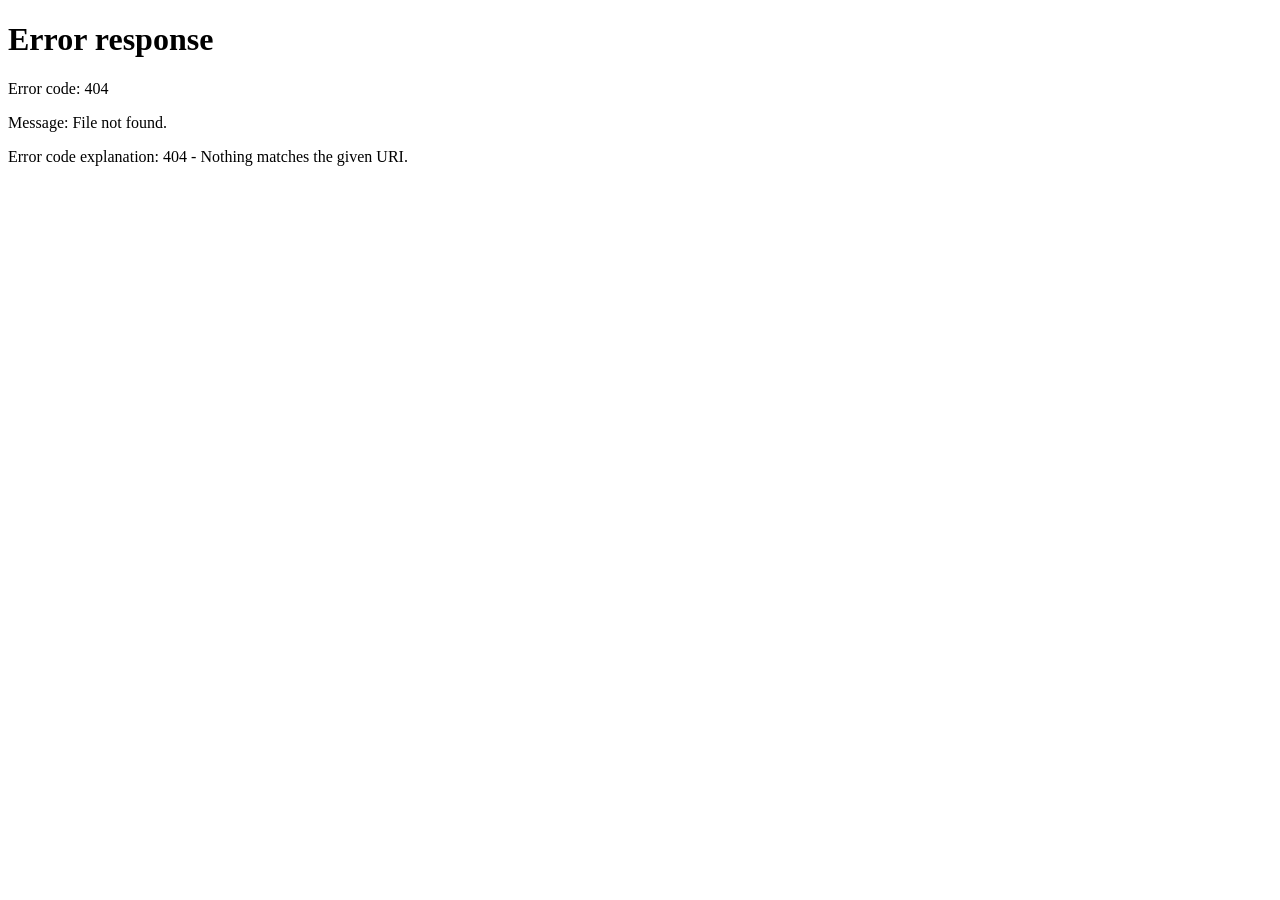
==== commit fd668210: "Add files via upload" ====
--- a/cennik.html
+++ b/cennik.html
@@ -1,6 +1,15 @@
 <!DOCTYPE html>
 <html lang="pl"><head>
 <meta charset="UTF-8">
+
+<!-- Adresy bez .html. GitHub Pages serwuje /cennik i /cennik.html jako to samo, ale jako
+     hosting statyczny nie potrafi przekierowania 301. Ten skrypt sprowadza stary adres
+     z .html do wersji czystej jeszcze przed renderem; `replace` nie zostawia wpisu
+     w historii, wiec przycisk Wstecz dziala normalnie. Bez JS strona dziala tak samo,
+     zmienia sie tylko to, co widac w pasku adresu. -->
+<script>
+  (function(){var p=location.pathname;if(location.protocol!=='http:'&&location.protocol!=='https:')return;if(!/\.html$/.test(p))return;location.replace((p==='/index.html'?'/':p.slice(0,-5))+location.search+location.hash);})();
+</script>
 <meta name="viewport" content="width=device-width, initial-scale=1.0, viewport-fit=cover">
 <meta name="color-scheme" content="light dark">
 <meta name="theme-color" media="(prefers-color-scheme: light)" content="#f5f7f4">
@@ -10,7 +19,7 @@
 <meta name="description" content="Cennik wynajmu miejsca parkingowego w Kołobrzegu: miejsca otwarte 500, 450 i 400 zł/mc, zamykane 600, 550 i 500 zł/mc. Umowa od 1 miesiąca, faktura VAT.">
 <meta name="author" content="Parking Pasaż Parsęta">
 <meta name="robots" content="index, follow">
-<link rel="canonical" href="https://parkingwkolobrzegu.pl/cennik.html">
+<link rel="canonical" href="https://parkingwkolobrzegu.pl/cennik">
 
 <link rel="icon" type="image/svg+xml" href="favicon2.svg">
 <link rel="icon" type="image/png" sizes="32x32" href="favicon2-32.png">
@@ -21,7 +30,7 @@
 <meta property="og:site_name" content="Parking Pasaż Parsęta">
 <meta property="og:title" content="Cennik wynajmu miejsca parkingowego w Kołobrzegu">
 <meta property="og:description" content="Miejsca otwarte od 400 zł/mc, zamykane od 500 zł/mc. Trzy okresy umowy, minimalny najem 1 miesiąc, faktura VAT.">
-<meta property="og:url" content="https://parkingwkolobrzegu.pl/cennik.html">
+<meta property="og:url" content="https://parkingwkolobrzegu.pl/cennik">
 <meta property="og:image" content="https://parkingwkolobrzegu.pl/zdjecia/parking-kolobrzeg-garaz-wielopoziomowy.jpg">
 <meta property="og:image:alt" content="Parking Pasaż Parsęta w Kołobrzegu">
 <meta name="twitter:card" content="summary_large_image">
@@ -41,13 +50,13 @@
       "@type": "BreadcrumbList",
       "itemListElement": [
         { "@type": "ListItem", "position": 1, "name": "Strona główna", "item": "https://parkingwkolobrzegu.pl/" },
-        { "@type": "ListItem", "position": 2, "name": "Cennik", "item": "https://parkingwkolobrzegu.pl/cennik.html" }
+        { "@type": "ListItem", "position": 2, "name": "Cennik", "item": "https://parkingwkolobrzegu.pl/cennik" }
       ]
     },
     {
       "@type": "WebPage",
-      "@id": "https://parkingwkolobrzegu.pl/cennik.html#strona",
-      "url": "https://parkingwkolobrzegu.pl/cennik.html",
+      "@id": "https://parkingwkolobrzegu.pl/cennik#strona",
+      "url": "https://parkingwkolobrzegu.pl/cennik",
       "name": "Cennik wynajmu miejsca parkingowego w Kołobrzegu",
       "inLanguage": "pl-PL",
       "isPartOf": { "@id": "https://parkingwkolobrzegu.pl/#witryna" },
@@ -150,16 +159,16 @@
 
 <header class="topbar">
   <div class="container topbar-inner">
-    <a href="index.html" class="brand">
+    <a href="/" class="brand">
       <span class="brand-mark" aria-hidden="true">P</span>
       <span class="brand-name">Parking Pasaż Parsęta</span>
     </a>
     <nav class="mainnav" aria-label="Nawigacja główna">
-      <a href="cennik.html" aria-current="page">Cennik</a>
-      <a href="miejsca-zamykane.html">Miejsca zamykane</a>
-      <a href="dla-firm.html">Dla firm</a>
-      <a href="dojazd.html">Dojazd</a>
-      <a href="faq.html">FAQ</a>
+      <a href="/cennik" aria-current="page">Cennik</a>
+      <a href="/miejsca-zamykane">Miejsca zamykane</a>
+      <a href="/dla-firm">Dla firm</a>
+      <a href="/dojazd">Dojazd</a>
+      <a href="/faq">FAQ</a>
     </nav>
     <div class="topbar-actions">
       <button type="button" class="theme-toggle" data-theme-toggle aria-label="Włącz tryb ciemny" aria-pressed="false" title="Zmień motyw">
@@ -188,12 +197,12 @@
      ================================================================ -->
 <div class="navsheet" id="menu-witryny" popover>
   <nav class="navsheet-nav" aria-label="Nawigacja witryny">
-    <a href="index.html">Strona główna</a>
-    <a href="cennik.html" aria-current="page">Cennik</a>
-    <a href="miejsca-zamykane.html">Miejsca zamykane</a>
-    <a href="dla-firm.html">Dla firm</a>
-    <a href="dojazd.html">Dojazd</a>
-    <a href="faq.html">Pytania i odpowiedzi</a>
+    <a href="/">Strona główna</a>
+    <a href="/cennik" aria-current="page">Cennik</a>
+    <a href="/miejsca-zamykane">Miejsca zamykane</a>
+    <a href="/dla-firm">Dla firm</a>
+    <a href="/dojazd">Dojazd</a>
+    <a href="/faq">Pytania i odpowiedzi</a>
   </nav>
   <div class="navsheet-foot">
     <a class="navsheet-tel" href="tel:+48602464010" aria-label="Zadzwoń: +48 602 464 010">
@@ -218,7 +227,7 @@
   <div class="container">
     <nav class="breadcrumbs" aria-label="Ścieżka nawigacyjna">
       <ol>
-        <li><a href="index.html">Strona główna</a></li>
+        <li><a href="/">Strona główna</a></li>
         <li aria-current="page">Cennik</li>
       </ol>
     </nav>
@@ -360,7 +369,7 @@
     <p class="table-hint">Tabelę można przewinąć w bok.</p>
 
     <p class="after-block">
-      <a class="link-next" href="miejsca-zamykane.html">Więcej o miejscach zamykanych
+      <a class="link-next" href="/miejsca-zamykane">Więcej o miejscach zamykanych
         <svg viewBox="0 0 24 24" aria-hidden="true"><path d="M5 12h13M13 6l6 6-6 6"></path></svg>
       </a>
     </p>
@@ -493,12 +502,12 @@
       </div>
       <nav class="footer-col" aria-label="Strony witryny">
         <h3>Strony</h3>
-        <a href="index.html">Strona główna</a>
-        <a href="cennik.html" aria-current="page">Cennik</a>
-        <a href="miejsca-zamykane.html">Miejsca zamykane</a>
-        <a href="dla-firm.html">Dla firm</a>
-        <a href="dojazd.html">Dojazd</a>
-        <a href="faq.html">Pytania i odpowiedzi</a>
+        <a href="/">Strona główna</a>
+        <a href="/cennik" aria-current="page">Cennik</a>
+        <a href="/miejsca-zamykane">Miejsca zamykane</a>
+        <a href="/dla-firm">Dla firm</a>
+        <a href="/dojazd">Dojazd</a>
+        <a href="/faq">Pytania i odpowiedzi</a>
       </nav>
       <div class="footer-col">
         <h3>Kontakt</h3>
@@ -512,7 +521,7 @@
     </div>
     <div class="footer-bottom">
       <span>© 2026 Parking Pasaż Parsęta. Operator: Supermat Adam Gzyl, NIP 6711308209.</span>
-      <span><a href="polityka-prywatnosci.html">Polityka prywatności</a> · Wynajem miejsc parkingowych w Kołobrzegu</span>
+      <span><a href="/polityka-prywatnosci">Polityka prywatności</a> · Wynajem miejsc parkingowych w Kołobrzegu</span>
     </div>
   </div>
 </footer>
